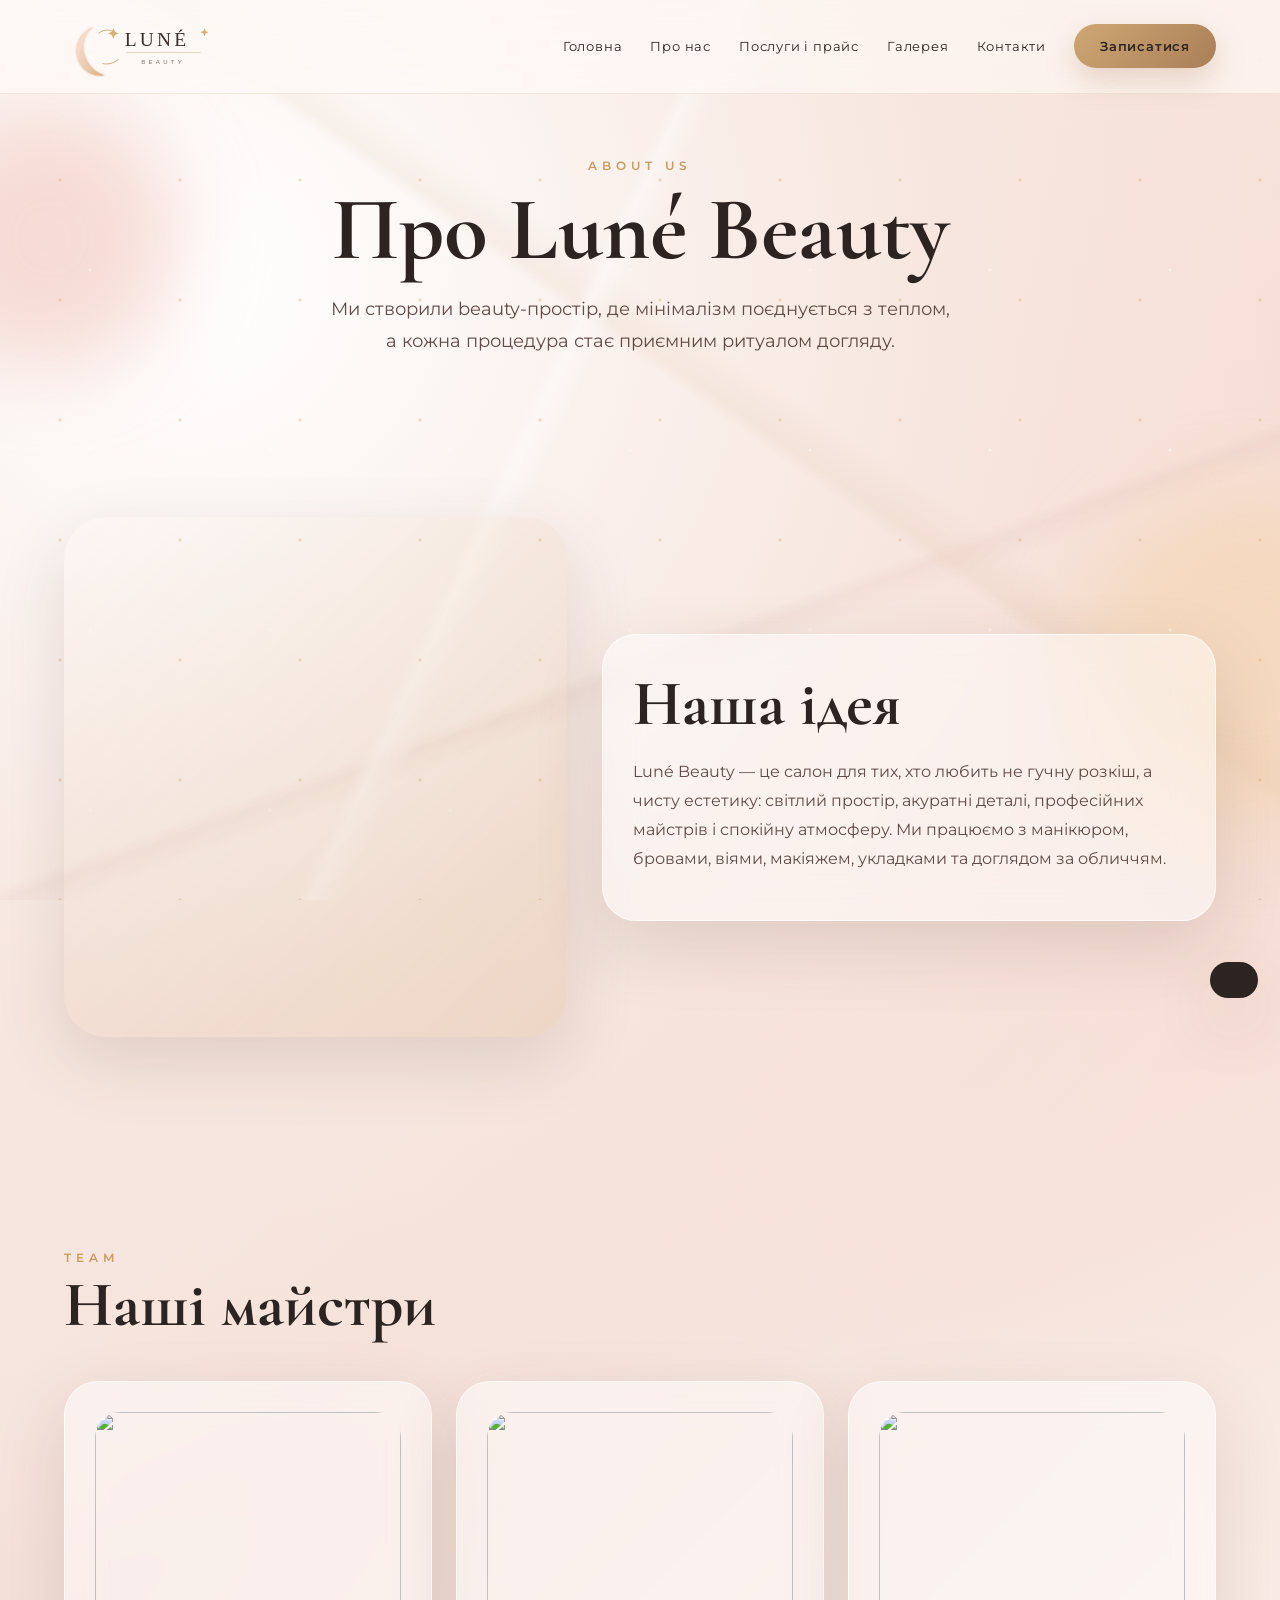
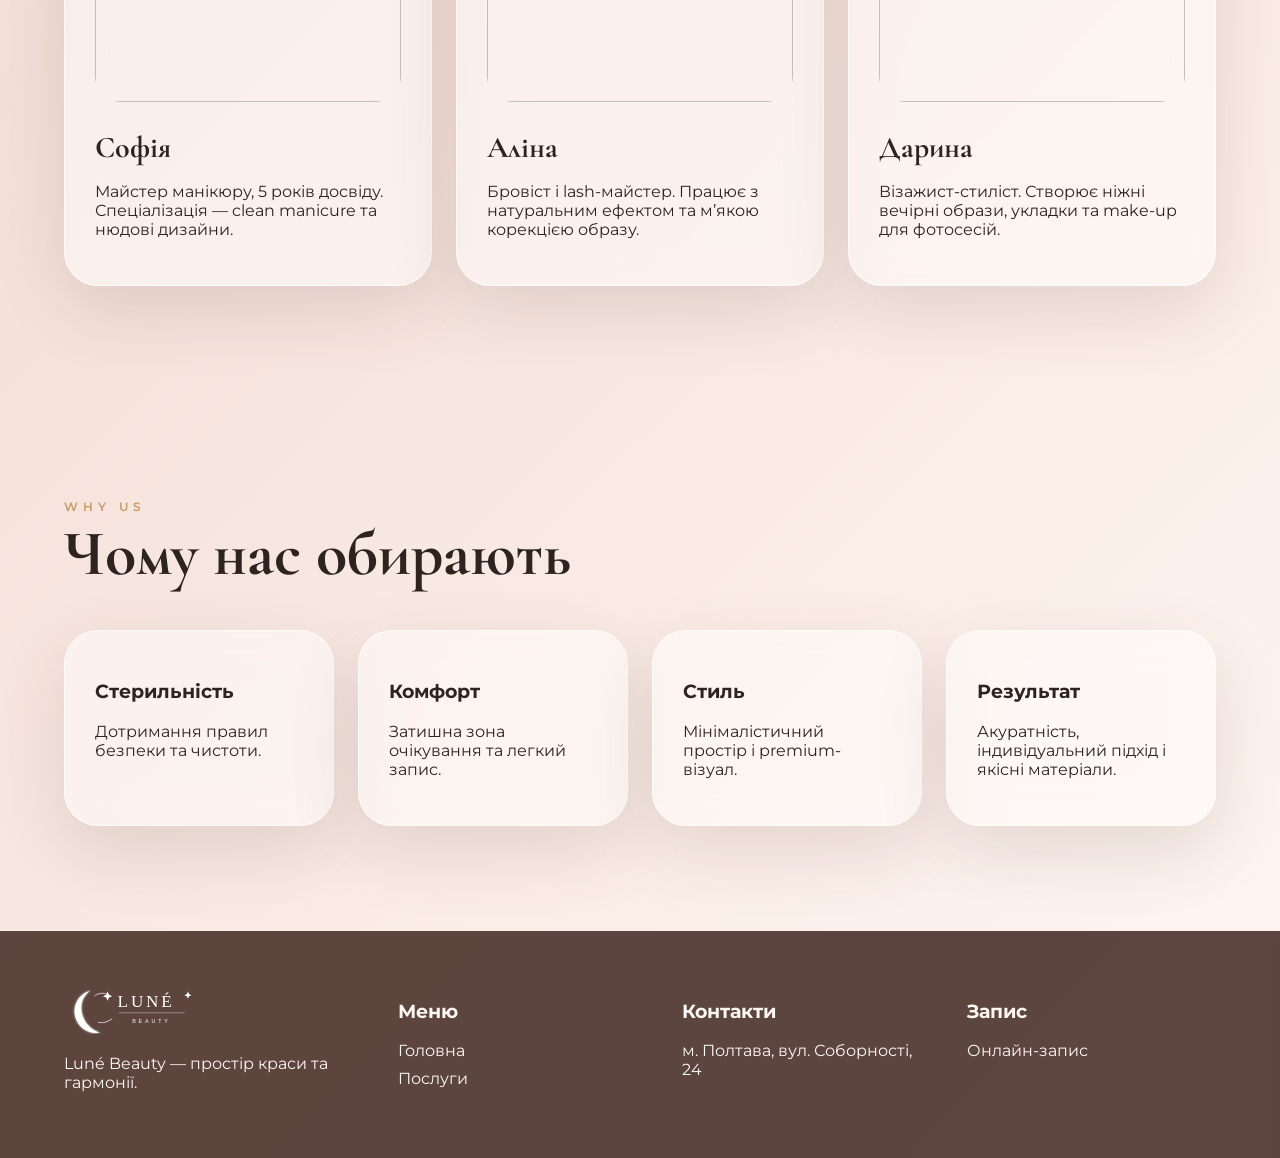
==== about.html @ 170f763e "Add files via upload" ====
<!DOCTYPE html><html lang="uk"><head><meta charset="UTF-8"><meta name="viewport" content="width=device-width, initial-scale=1.0"><title>Про нас — Luné Beauty</title><link rel="stylesheet" href="style.css"></head><body><div class="marble"></div><div class="orb one"></div><div class="orb two"></div><div class="sparkles"></div><header class="header"><a class="logo" href="index.html"><img src="images/logo.svg" alt="Luné Beauty"></a><button class="menu-btn">☰</button><nav class="nav"><a href="index.html">Головна</a><a href="about.html">Про нас</a><a href="services.html">Послуги і прайс</a><a href="gallery.html">Галерея</a><a href="contacts.html">Контакти</a><a class="btn" href="booking.html">Записатися</a></nav></header><main><section class="page-hero reveal"><span class="eyebrow">About us</span><h1>Про Luné Beauty</h1><p>Ми створили beauty-простір, де мінімалізм поєднується з теплом, а кожна процедура стає приємним ритуалом догляду.</p></section><section class="section"><div class="split"><div class="image-panel reveal"></div><div class="glass reveal"><h2>Наша ідея</h2><p class="section-text">Luné Beauty — це салон для тих, хто любить не гучну розкіш, а чисту естетику: світлий простір, акуратні деталі, професійних майстрів і спокійну атмосферу. Ми працюємо з манікюром, бровами, віями, макіяжем, укладками та доглядом за обличчям.</p></div></div></section><section class="section"><div class="section-head reveal"><div><span class="eyebrow">Team</span><h2>Наші майстри</h2></div></div><div class="grid cards-3"><div class="glass master reveal"><img src="https://images.unsplash.com/photo-1551836022-d5d88e9218df?auto=format&fit=crop&w=900&q=80"><h3>Софія</h3><p>Майстер манікюру, 5 років досвіду. Спеціалізація — clean manicure та нюдові дизайни.</p></div><div class="glass master reveal"><img src="https://images.unsplash.com/photo-1544717305-2782549b5136?auto=format&fit=crop&w=900&q=80"><h3>Аліна</h3><p>Бровіст і lash-майстер. Працює з натуральним ефектом та м’якою корекцією образу.</p></div><div class="glass master reveal"><img src="https://images.unsplash.com/photo-1508214751196-bcfd4ca60f91?auto=format&fit=crop&w=900&q=80"><h3>Дарина</h3><p>Візажист-стиліст. Створює ніжні вечірні образи, укладки та make-up для фотосесій.</p></div></div></section><section class="section"><div class="section-head reveal"><div><span class="eyebrow">Why us</span><h2>Чому нас обирають</h2></div></div><div class="grid cards-4"><div class="glass reveal"><h3>Стерильність</h3><p>Дотримання правил безпеки та чистоти.</p></div><div class="glass reveal"><h3>Комфорт</h3><p>Затишна зона очікування та легкий запис.</p></div><div class="glass reveal"><h3>Стиль</h3><p>Мінімалістичний простір і premium-візуал.</p></div><div class="glass reveal"><h3>Результат</h3><p>Акуратність, індивідуальний підхід і якісні матеріали.</p></div></div></section></main><footer class="footer"><div class="footer-grid"><div><img src="images/logo.svg"><p>Luné Beauty — простір краси та гармонії.</p></div><div><h3>Меню</h3><a href="index.html">Головна</a><a href="services.html">Послуги</a></div><div><h3>Контакти</h3><p>м. Полтава, вул. Соборності, 24</p></div><div><h3>Запис</h3><a href="booking.html">Онлайн-запис</a></div></div></footer><div class="toast"></div><script src="script.js"></script></body></html>
---- style.css ----
@import url('https://fonts.googleapis.com/css2?family=Cormorant+Garamond:wght@500;600;700&family=Montserrat:wght@300;400;500;600&display=swap');
:root{--milk:#fffaf7;--blush:#f5ded8;--rose:#d8aaa1;--gold:#c79b64;--dark:#2d2321;--coffee:#7f5d55;--glass:rgba(255,255,255,.48);--line:rgba(199,155,100,.35);--shadow:0 25px 70px rgba(83,55,45,.14)}
*{box-sizing:border-box}html{scroll-behavior:smooth}body{margin:0;font-family:Montserrat,sans-serif;color:var(--dark);background:radial-gradient(circle at 15% 10%,#fff 0,#f7e6df 28%,transparent 48%),radial-gradient(circle at 85% 20%,#f6d9ce 0,transparent 35%),linear-gradient(135deg,#fffaf7,#f4dfd8 42%,#fff7f3);overflow-x:hidden}.marble{position:fixed;inset:0;z-index:-4;opacity:.52;background-image:linear-gradient(115deg,transparent 0 42%,rgba(255,255,255,.7) 43%,transparent 45%),linear-gradient(35deg,transparent 0 55%,rgba(199,155,100,.16) 56%,transparent 59%),linear-gradient(160deg,transparent 0 65%,rgba(216,170,161,.22) 66%,transparent 68%);filter:blur(.2px)}.orb{position:fixed;border-radius:50%;filter:blur(42px);opacity:.5;z-index:-3;animation:float 9s ease-in-out infinite}.orb.one{width:260px;height:260px;background:#f0bdb3;top:12%;left:-80px}.orb.two{width:330px;height:330px;background:#f4d3a8;right:-130px;bottom:8%;animation-delay:2s}.sparkles{position:fixed;inset:0;pointer-events:none;z-index:-2;background-image:radial-gradient(circle,#d3a66b 1px,transparent 2px),radial-gradient(circle,#fff 1px,transparent 2px);background-size:120px 120px,180px 180px;animation:drift 18s linear infinite;opacity:.38}@keyframes float{50%{transform:translateY(-35px) scale(1.08)}}@keyframes drift{to{background-position:260px 300px,-200px 180px}}
.preloader{position:fixed;inset:0;background:linear-gradient(135deg,#fffaf7,#f1d5ce);z-index:99;display:flex;align-items:center;justify-content:center;transition:.8s}.preloader.hide{opacity:0;visibility:hidden}.preloader-box{text-align:center}.preloader img{width:88px;animation:pulse 1.4s ease-in-out infinite}.preloader h2{font-family:Cormorant Garamond,serif;font-size:42px;letter-spacing:8px;margin:12px 0 0}.preloader p{letter-spacing:5px;color:var(--coffee);font-size:12px}@keyframes pulse{50%{transform:scale(1.12);filter:drop-shadow(0 0 25px #d6ac78)}}
.header{position:fixed;top:0;left:0;width:100%;z-index:50;padding:16px 5%;display:flex;align-items:center;justify-content:space-between;background:rgba(255,250,247,.62);backdrop-filter:blur(22px);border-bottom:1px solid rgba(199,155,100,.18)}.logo img{width:170px;display:block}.nav{display:flex;align-items:center;gap:28px}.nav a{color:var(--dark);text-decoration:none;font-size:13px;letter-spacing:.8px;position:relative}.nav a:after{content:"";position:absolute;left:0;bottom:-8px;width:0;height:1px;background:var(--gold);transition:.35s}.nav a:hover:after{width:100%}.btn{border:0;border-radius:999px;padding:14px 26px;background:linear-gradient(135deg,#cfa774,#a97e57);color:white;text-decoration:none;font-weight:600;box-shadow:0 12px 30px rgba(169,126,87,.28);display:inline-flex;align-items:center;gap:8px;transition:.35s;cursor:pointer}.btn:hover{transform:translateY(-3px);box-shadow:0 18px 38px rgba(169,126,87,.38)}.btn.ghost{background:rgba(255,255,255,.38);color:var(--dark);border:1px solid var(--line);box-shadow:none}.menu-btn{display:none;background:none;border:0;font-size:30px;color:var(--dark)}
.hero{min-height:100vh;padding:130px 5% 70px;display:grid;grid-template-columns:1.05fr .95fr;align-items:center;gap:45px}.eyebrow{letter-spacing:5px;text-transform:uppercase;color:var(--gold);font-size:12px;font-weight:600}.hero h1,.page-hero h1{font-family:Cormorant Garamond,serif;font-size:clamp(54px,7vw,104px);line-height:.9;margin:16px 0 22px}.hero p,.page-hero p{font-size:18px;line-height:1.8;max-width:620px;color:#604b46}.hero-actions{display:flex;gap:16px;flex-wrap:wrap;margin-top:32px}.hero-card{position:relative;min-height:620px;border-radius:44px;overflow:hidden;background:linear-gradient(145deg,rgba(255,255,255,.55),rgba(244,216,206,.35));box-shadow:var(--shadow);border:1px solid rgba(255,255,255,.62)}.hero-photo{position:absolute;inset:22px;border-radius:34px;background:linear-gradient(rgba(45,35,33,.05),rgba(45,35,33,.18)),url('https://images.unsplash.com/photo-1560066984-138dadb4c035?auto=format&fit=crop&w=1200&q=80') center/cover}.floating-note{position:absolute;left:-25px;bottom:70px;padding:24px;border-radius:28px;background:var(--glass);backdrop-filter:blur(18px);box-shadow:var(--shadow);border:1px solid rgba(255,255,255,.66)}.floating-note strong{font-family:Cormorant Garamond,serif;font-size:32px}.section{padding:105px 5%}.section-head{display:flex;align-items:end;justify-content:space-between;gap:25px;margin-bottom:38px}.section h2{font-family:Cormorant Garamond,serif;font-size:clamp(40px,5vw,68px);margin:0}.section-text{max-width:720px;line-height:1.8;color:#604b46}.grid{display:grid;gap:24px}.cards-3{grid-template-columns:repeat(3,1fr)}.cards-4{grid-template-columns:repeat(4,1fr)}.glass{background:var(--glass);backdrop-filter:blur(18px);border:1px solid rgba(255,255,255,.65);border-radius:34px;padding:30px;box-shadow:var(--shadow);transition:.35s}.glass:hover{transform:translateY(-8px)}.service h3,.master h3,.review h3{font-family:Cormorant Garamond,serif;font-size:30px;margin:12px 0}.price{font-weight:700;color:var(--gold);font-size:20px}.icon{width:52px;height:52px;border-radius:50%;display:grid;place-items:center;background:rgba(199,155,100,.13);font-size:25px}.split{display:grid;grid-template-columns:.9fr 1.1fr;gap:35px;align-items:center}.image-panel{min-height:520px;border-radius:42px;background:url('https://images.unsplash.com/photo-1522338242992-e1a54906a8da?auto=format&fit=crop&w=1200&q=80') center/cover;box-shadow:var(--shadow);position:relative;overflow:hidden}.image-panel:after{content:"";position:absolute;inset:0;background:linear-gradient(135deg,rgba(255,250,247,.05),rgba(199,155,100,.2))}.gallery{display:grid;grid-template-columns:1.1fr .8fr 1fr;grid-auto-rows:240px;gap:18px}.gallery div{border-radius:32px;background-size:cover;background-position:center;box-shadow:var(--shadow);transition:.4s}.gallery div:hover{transform:scale(1.025)}.gallery .tall{grid-row:span 2}.gallery .wide{grid-column:span 2}.g1{background-image:url('https://images.unsplash.com/photo-1595475884562-073c30d45670?auto=format&fit=crop&w=1000&q=80')}.g2{background-image:url('https://images.unsplash.com/photo-1521590832167-7bcbfaa6381f?auto=format&fit=crop&w=1000&q=80')}.g3{background-image:url('https://images.unsplash.com/photo-1516975080664-ed2fc6a32937?auto=format&fit=crop&w=1000&q=80')}.g4{background-image:url('https://images.unsplash.com/photo-1487412947147-5cebf100ffc2?auto=format&fit=crop&w=1000&q=80')}.g5{background-image:url('https://images.unsplash.com/photo-1512496015851-a90fb38ba796?auto=format&fit=crop&w=1000&q=80')}.g6{background-image:url('https://images.unsplash.com/photo-1562322140-8baeececf3df?auto=format&fit=crop&w=1000&q=80')}.master img{width:100%;height:290px;object-fit:cover;border-radius:26px;margin-bottom:15px}.stars{color:var(--gold);letter-spacing:4px}.contact-box{display:grid;grid-template-columns:1fr 1fr;gap:28px}.form{display:grid;gap:16px}.form input,.form select,.form textarea{width:100%;padding:16px 18px;border-radius:18px;border:1px solid rgba(199,155,100,.25);background:rgba(255,255,255,.58);font-family:Montserrat}.form textarea{min-height:130px;resize:vertical}.footer{padding:50px 5%;background:rgba(80,55,48,.92);color:#fff7f2}.footer-grid{display:grid;grid-template-columns:1.2fr repeat(3,1fr);gap:35px}.footer a{color:#fff7f2;text-decoration:none;display:block;margin:9px 0}.footer img{width:150px;filter:brightness(0) invert(1) sepia(.2)}.page-hero{padding:155px 5% 55px;text-align:center}.page-hero p{margin:auto}.price-list{display:grid;gap:16px}.price-row{display:flex;justify-content:space-between;gap:20px;border-bottom:1px solid var(--line);padding:18px 0}.toast{position:fixed;right:22px;bottom:22px;background:#2d2321;color:white;padding:18px 24px;border-radius:22px;box-shadow:var(--shadow);transform:translateY(120px);transition:.4s;z-index:80}.toast.show{transform:translateY(0)}.reveal{opacity:0;transform:translateY(35px);transition:1s}.reveal.show{opacity:1;transform:none}
@media(max-width:900px){.menu-btn{display:block}.nav{position:fixed;top:78px;right:5%;left:5%;display:none;flex-direction:column;padding:28px;border-radius:28px;background:rgba(255,250,247,.92);backdrop-filter:blur(25px);box-shadow:var(--shadow)}.nav.open{display:flex}.hero,.split,.contact-box{grid-template-columns:1fr}.hero-card{min-height:520px}.cards-3,.cards-4,.footer-grid{grid-template-columns:1fr}.section-head{display:block}.gallery{grid-template-columns:1fr;grid-auto-rows:260px}.gallery .tall,.gallery .wide{grid-row:auto;grid-column:auto}.logo img{width:135px}.header{padding:12px 5%}.hero{padding-top:110px}.floating-note{left:16px;right:16px;bottom:25px}.footer-grid{gap:20px}}
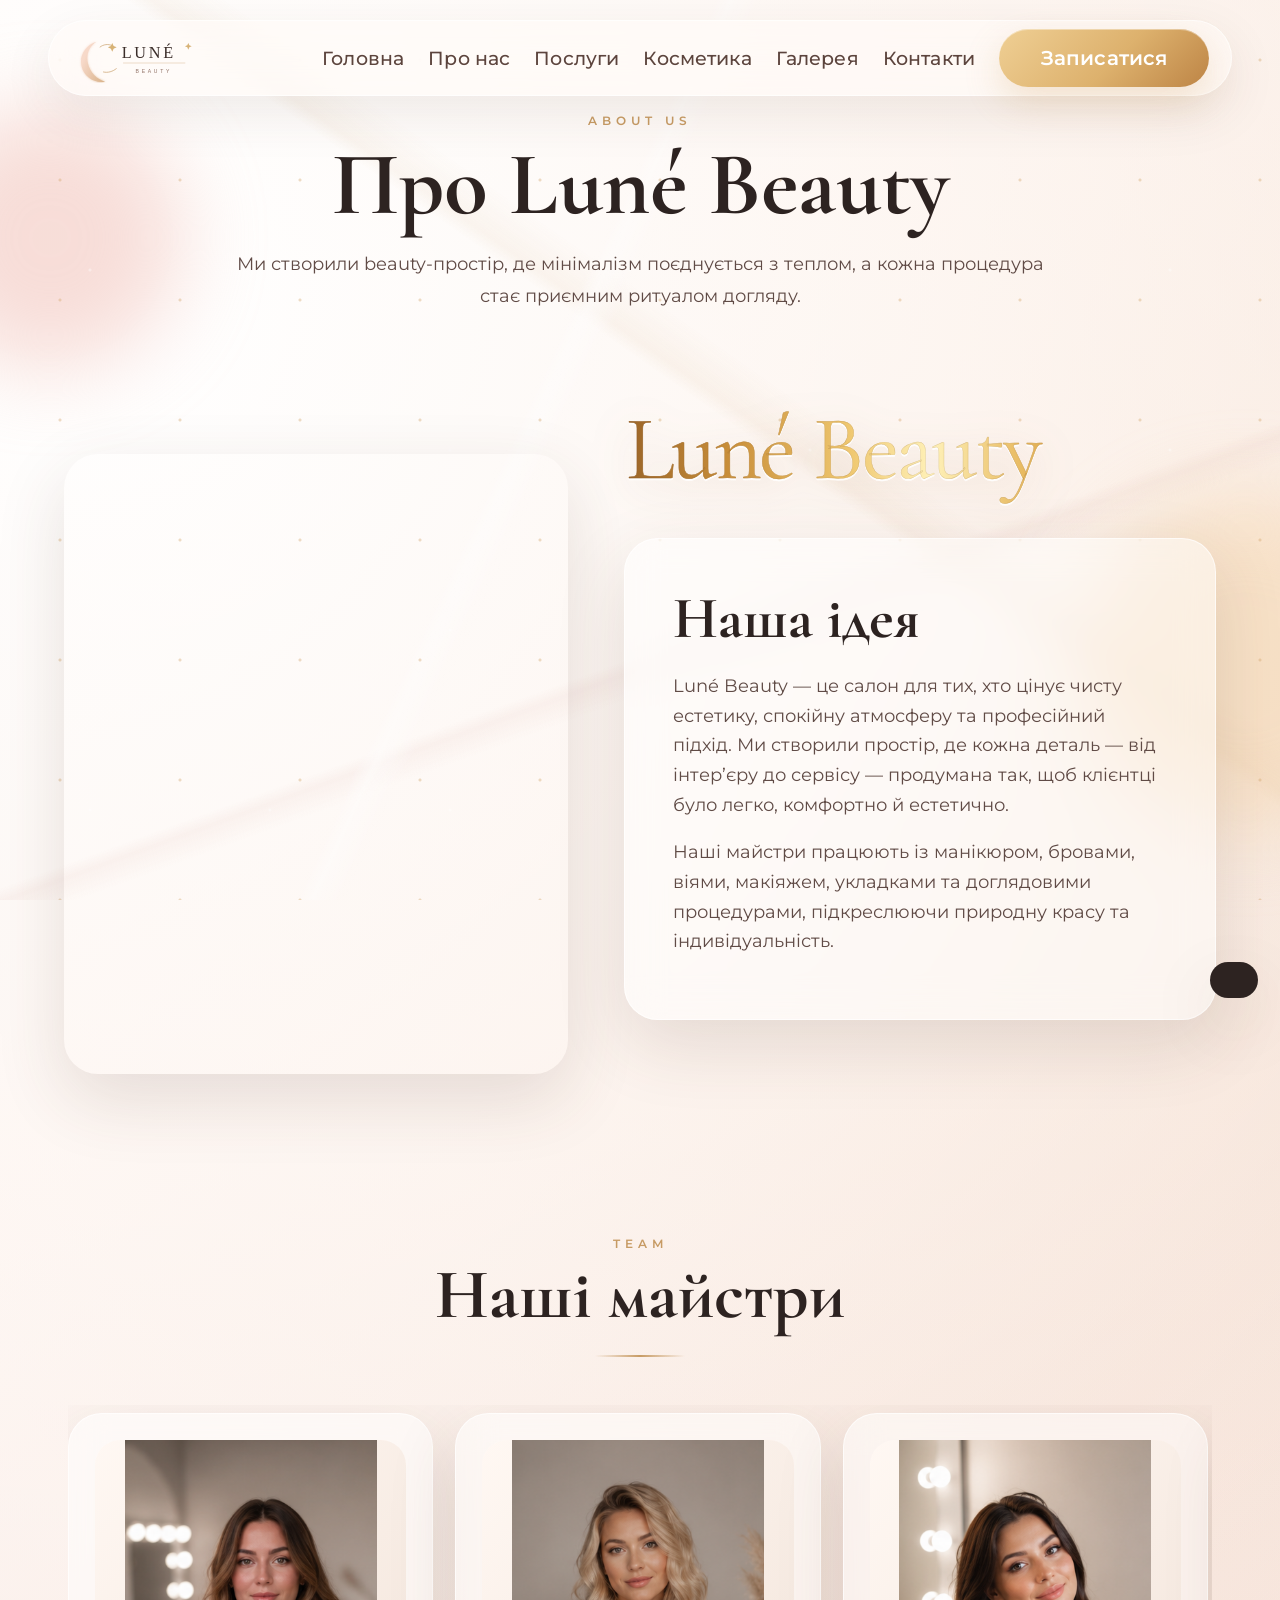
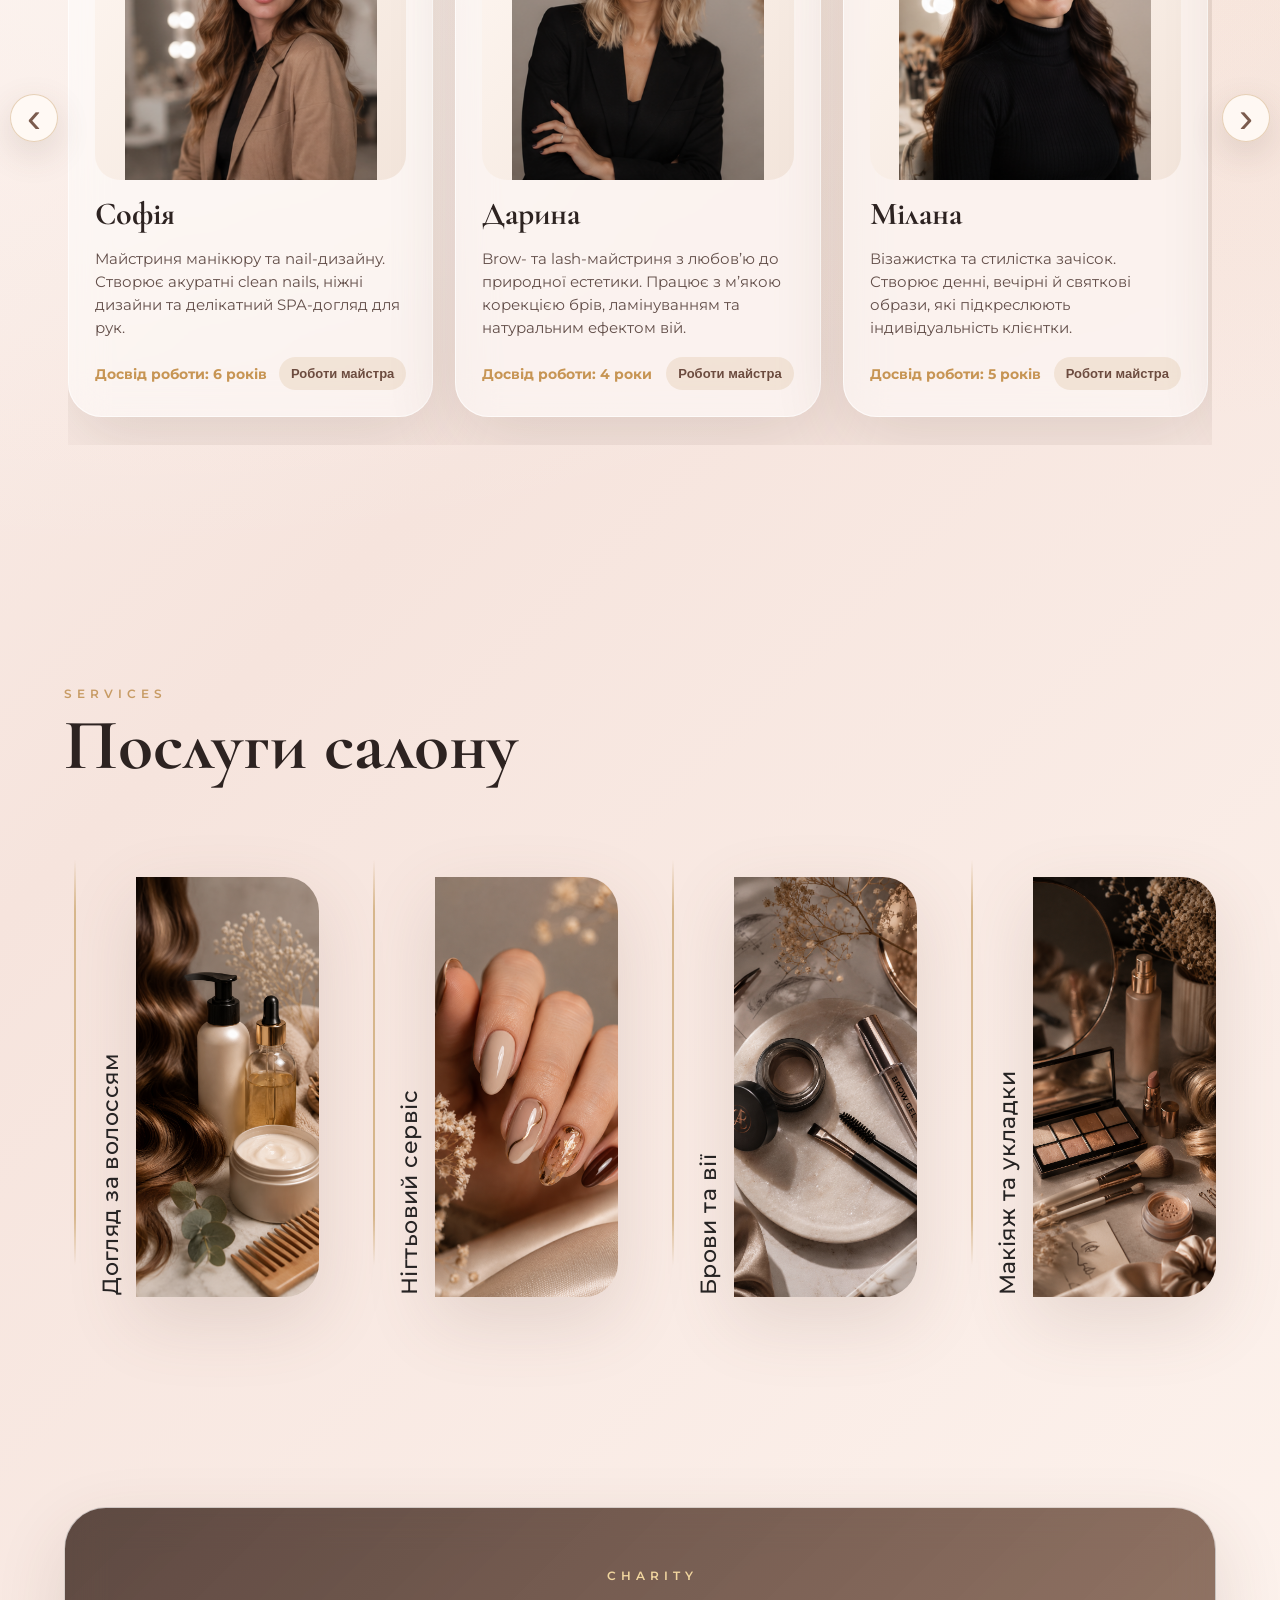
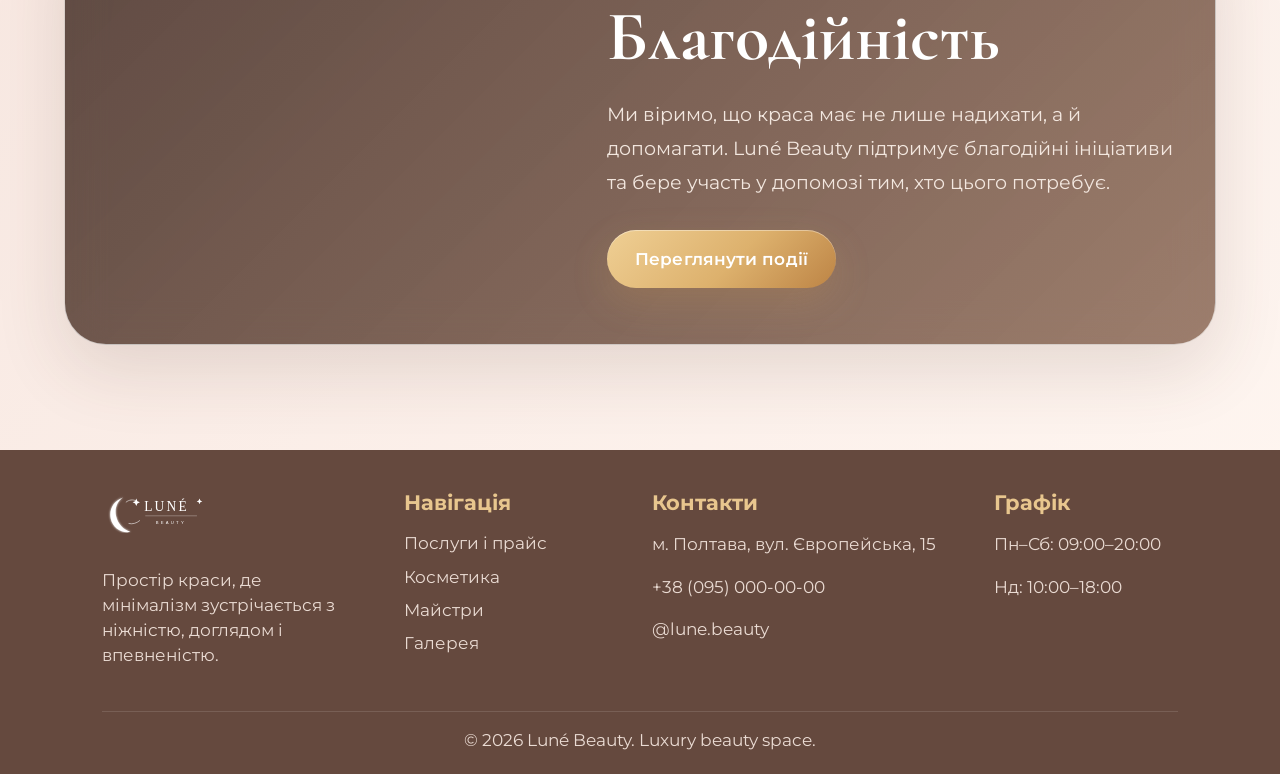
==== commit 1b8d0bd6: "1" ====
--- a/about.html
+++ b/about.html
@@ -1 +1,131 @@
-<!DOCTYPE html><html lang="uk"><head><meta charset="UTF-8"><meta name="viewport" content="width=device-width, initial-scale=1.0"><title>Про нас — Luné Beauty</title><link rel="stylesheet" href="style.css"></head><body><div class="marble"></div><div class="orb one"></div><div class="orb two"></div><div class="sparkles"></div><header class="header"><a class="logo" href="index.html"><img src="images/logo.svg" alt="Luné Beauty"></a><button class="menu-btn">☰</button><nav class="nav"><a href="index.html">Головна</a><a href="about.html">Про нас</a><a href="services.html">Послуги і прайс</a><a href="gallery.html">Галерея</a><a href="contacts.html">Контакти</a><a class="btn" href="booking.html">Записатися</a></nav></header><main><section class="page-hero reveal"><span class="eyebrow">About us</span><h1>Про Luné Beauty</h1><p>Ми створили beauty-простір, де мінімалізм поєднується з теплом, а кожна процедура стає приємним ритуалом догляду.</p></section><section class="section"><div class="split"><div class="image-panel reveal"></div><div class="glass reveal"><h2>Наша ідея</h2><p class="section-text">Luné Beauty — це салон для тих, хто любить не гучну розкіш, а чисту естетику: світлий простір, акуратні деталі, професійних майстрів і спокійну атмосферу. Ми працюємо з манікюром, бровами, віями, макіяжем, укладками та доглядом за обличчям.</p></div></div></section><section class="section"><div class="section-head reveal"><div><span class="eyebrow">Team</span><h2>Наші майстри</h2></div></div><div class="grid cards-3"><div class="glass master reveal"><img src="https://images.unsplash.com/photo-1551836022-d5d88e9218df?auto=format&fit=crop&w=900&q=80"><h3>Софія</h3><p>Майстер манікюру, 5 років досвіду. Спеціалізація — clean manicure та нюдові дизайни.</p></div><div class="glass master reveal"><img src="https://images.unsplash.com/photo-1544717305-2782549b5136?auto=format&fit=crop&w=900&q=80"><h3>Аліна</h3><p>Бровіст і lash-майстер. Працює з натуральним ефектом та м’якою корекцією образу.</p></div><div class="glass master reveal"><img src="https://images.unsplash.com/photo-1508214751196-bcfd4ca60f91?auto=format&fit=crop&w=900&q=80"><h3>Дарина</h3><p>Візажист-стиліст. Створює ніжні вечірні образи, укладки та make-up для фотосесій.</p></div></div></section><section class="section"><div class="section-head reveal"><div><span class="eyebrow">Why us</span><h2>Чому нас обирають</h2></div></div><div class="grid cards-4"><div class="glass reveal"><h3>Стерильність</h3><p>Дотримання правил безпеки та чистоти.</p></div><div class="glass reveal"><h3>Комфорт</h3><p>Затишна зона очікування та легкий запис.</p></div><div class="glass reveal"><h3>Стиль</h3><p>Мінімалістичний простір і premium-візуал.</p></div><div class="glass reveal"><h3>Результат</h3><p>Акуратність, індивідуальний підхід і якісні матеріали.</p></div></div></section></main><footer class="footer"><div class="footer-grid"><div><img src="images/logo.svg"><p>Luné Beauty — простір краси та гармонії.</p></div><div><h3>Меню</h3><a href="index.html">Головна</a><a href="services.html">Послуги</a></div><div><h3>Контакти</h3><p>м. Полтава, вул. Соборності, 24</p></div><div><h3>Запис</h3><a href="booking.html">Онлайн-запис</a></div></div></footer><div class="toast"></div><script src="script.js"></script></body></html>
+<!DOCTYPE html><html lang="uk"><head><meta charset="UTF-8"><meta name="viewport" content="width=device-width, initial-scale=1.0"><title>Про нас — Luné Beauty</title><link rel="stylesheet" href="style.css"></head><body>
+</div><div class="marble"></div><div class="orb one"></div><div class="orb two"></div><div class="sparkles"></div><div class="cursor-glow"></div><header class="header">
+  <a class="logo" href="index.html"><img src="images/logo.svg" alt="Luné Beauty"></a>
+  <button class="menu-btn" aria-label="Відкрити меню"><span></span><span></span><span></span></button>
+  <nav class="nav">
+    <a href="index.html">Головна</a>
+    <a href="about.html">Про нас</a>
+    <a href="services.html">Послуги</a>
+    <a href="cosmetics.html">Косметика</a>
+    <a href="gallery.html">Галерея</a>
+    <a href="contacts.html">Контакти</a>
+    <a class="btn nav-book" href="booking.html">Записатися</a>
+  </nav>
+</header><main>
+<section class="page-hero reveal about-hero about-hero-new">
+  <span class="eyebrow">About us</span>
+  <h1>Про Luné Beauty</h1>
+  <p>Ми створили beauty-простір, де мінімалізм поєднується з теплом, а кожна процедура стає приємним ритуалом догляду.</p>
+</section>
+<section class="section about-story about-story-new">
+  <div class="split about-split about-split-new">
+    <div class="about-interior reveal"></div>
+    <div class="about-idea-column reveal">
+      <div class="lune-gradient about-logo-gradient">Luné Beauty</div>
+      <div class="glass about-card">
+        <h2>Наша ідея</h2>
+        <p class="section-text">Luné Beauty — це салон для тих, хто цінує чисту естетику, спокійну атмосферу та професійний підхід. Ми створили простір, де кожна деталь — від інтер’єру до сервісу — продумана так, щоб клієнтці було легко, комфортно й естетично.</p>
+        <p class="section-text">Наші майстри працюють із манікюром, бровами, віями, макіяжем, укладками та доглядовими процедурами, підкреслюючи природну красу та індивідуальність.</p>
+      </div>
+    </div>
+  </div>
+</section>
+<section class="section masters-section masters-section-new" id="masters">
+  <div class="section-head reveal masters-head"><div><span class="eyebrow">Team</span><h2>Наші майстри</h2><div class="mini-line"></div></div></div>
+  <div class="masters-wrap reveal">
+    <button class="master-arrow master-prev" type="button" aria-label="Попередні майстри">‹</button>
+    <div class="masters-slider"><div class="masters-track"><div class="glass master-card">
+<img class="master-photo" src="images/master-sofia.png" alt="Софія">
+<h3>Софія</h3>
+<p>Майстриня манікюру та nail-дизайну. Створює акуратні clean nails, ніжні дизайни та делікатний SPA-догляд для рук.</p>
+<div class="master-bottom"><span>Досвід роботи: 6 років</span><button type="button">Роботи майстра</button></div>
+<div class="works-popup"><div class="works-film"><img src="images/sofia-work-1.png" alt="Робота майстра Софія"><img src="images/sofia-work-2.png" alt="Робота майстра Софія"><img src="images/sofia-work-3.png" alt="Робота майстра Софія"><img src="images/sofia-work-4.png" alt="Робота майстра Софія"><img src="images/sofia-work-5.png" alt="Робота майстра Софія"><img src="images/sofia-work-6.png" alt="Робота майстра Софія"><img src="images/sofia-work-7.png" alt="Робота майстра Софія"><img src="images/sofia-work-8.png" alt="Робота майстра Софія"><img src="images/sofia-work-9.png" alt="Робота майстра Софія"><img src="images/sofia-work-10.png" alt="Робота майстра Софія"><img src="images/sofia-work-11.png" alt="Робота майстра Софія"><img src="images/sofia-work-12.png" alt="Робота майстра Софія"></div></div>
+</div><div class="glass master-card">
+<img class="master-photo" src="images/master-daryna.png" alt="Дарина">
+<h3>Дарина</h3>
+<p>Brow- та lash-майстриня з любов’ю до природної естетики. Працює з м’якою корекцією брів, ламінуванням та натуральним ефектом вій.</p>
+<div class="master-bottom"><span>Досвід роботи: 4 роки</span><button type="button">Роботи майстра</button></div>
+<div class="works-popup"><div class="works-film"><img src="images/daryna-work-1.png" alt="Робота майстра Дарина"><img src="images/daryna-work-2.png" alt="Робота майстра Дарина"><img src="images/daryna-work-3.png" alt="Робота майстра Дарина"><img src="images/daryna-work-4.png" alt="Робота майстра Дарина"><img src="images/daryna-work-5.png" alt="Робота майстра Дарина"><img src="images/daryna-work-6.png" alt="Робота майстра Дарина"><img src="images/daryna-work-7.png" alt="Робота майстра Дарина"><img src="images/daryna-work-8.png" alt="Робота майстра Дарина"><img src="images/daryna-work-9.png" alt="Робота майстра Дарина"><img src="images/daryna-work-10.png" alt="Робота майстра Дарина"></div></div>
+</div><div class="glass master-card">
+<img class="master-photo" src="images/master-milana.png" alt="Мілана">
+<h3>Мілана</h3>
+<p>Візажистка та стилістка зачісок. Створює денні, вечірні й святкові образи, які підкреслюють індивідуальність клієнтки.</p>
+<div class="master-bottom"><span>Досвід роботи: 5 років</span><button type="button">Роботи майстра</button></div>
+<div class="works-popup"><div class="works-film"><img src="images/milana-work-1.png" alt="Робота майстра Мілана"><img src="images/milana-work-2.png" alt="Робота майстра Мілана"><img src="images/milana-work-3.png" alt="Робота майстра Мілана"><img src="images/milana-work-4.png" alt="Робота майстра Мілана"><img src="images/milana-work-5.png" alt="Робота майстра Мілана"><img src="images/milana-work-6.png" alt="Робота майстра Мілана"><img src="images/milana-work-7.png" alt="Робота майстра Мілана"><img src="images/milana-work-8.png" alt="Робота майстра Мілана"><img src="images/milana-work-9.png" alt="Робота майстра Мілана"><img src="images/milana-work-10.png" alt="Робота майстра Мілана"></div></div>
+</div><div class="glass master-card">
+<img class="master-photo" src="images/master-anastasia.png" alt="Анастасія">
+<h3>Анастасія</h3>
+<p>Hair-стилістка та колористка. Працює з доглядом за волоссям, природними відтінками, локонами та гладкими укладками.</p>
+<div class="master-bottom"><span>Досвід роботи: 7 років</span><button type="button">Роботи майстра</button></div>
+<div class="works-popup"><div class="works-film"><img src="images/anastasia-work-1.png" alt="Робота майстра Анастасія"><img src="images/anastasia-work-2.png" alt="Робота майстра Анастасія"><img src="images/anastasia-work-3.png" alt="Робота майстра Анастасія"><img src="images/anastasia-work-4.png" alt="Робота майстра Анастасія"><img src="images/anastasia-work-5.png" alt="Робота майстра Анастасія"><img src="images/anastasia-work-6.png" alt="Робота майстра Анастасія"><img src="images/anastasia-work-7.png" alt="Робота майстра Анастасія"><img src="images/anastasia-work-8.png" alt="Робота майстра Анастасія"><img src="images/anastasia-work-9.png" alt="Робота майстра Анастасія"><img src="images/anastasia-work-10.png" alt="Робота майстра Анастасія"><img src="images/anastasia-work-11.png" alt="Робота майстра Анастасія"><img src="images/anastasia-work-12.png" alt="Робота майстра Анастасія"><img src="images/anastasia-work-13.png" alt="Робота майстра Анастасія"><img src="images/anastasia-work-14.png" alt="Робота майстра Анастасія"><img src="images/anastasia-work-15.png" alt="Робота майстра Анастасія"></div></div>
+</div><div class="glass master-card">
+<img class="master-photo" src="images/master-maria.png" alt="Марія">
+<h3>Марія</h3>
+<p>Косметологиня та beauty-консультантка. Підбирає доглядові процедури, що допомагають шкірі виглядати свіжою та доглянутою.</p>
+<div class="master-bottom"><span>Досвід роботи: 3 роки</span><button type="button">Роботи майстра</button></div>
+<div class="works-popup"><div class="works-film"><img src="images/maria-work-1.png" alt="Робота майстра Марія"><img src="images/maria-work-2.png" alt="Робота майстра Марія"><img src="images/maria-work-3.png" alt="Робота майстра Марія"><img src="images/maria-work-4.png" alt="Робота майстра Марія"><img src="images/maria-work-5.png" alt="Робота майстра Марія"><img src="images/maria-work-6.png" alt="Робота майстра Марія"><img src="images/maria-work-7.png" alt="Робота майстра Марія"><img src="images/maria-work-8.png" alt="Робота майстра Марія"><img src="images/maria-work-9.png" alt="Робота майстра Марія"><img src="images/maria-work-10.png" alt="Робота майстра Марія"><img src="images/maria-work-11.png" alt="Робота майстра Марія"><img src="images/maria-work-12.png" alt="Робота майстра Марія"><img src="images/maria-work-13.png" alt="Робота майстра Марія"><img src="images/maria-work-14.png" alt="Робота майстра Марія"><img src="images/maria-work-15.png" alt="Робота майстра Марія"></div></div>
+</div><div class="glass master-card">
+<img class="master-photo" src="images/master-alina.png" alt="Аліна">
+<h3>Аліна</h3>
+<p>Майстриня брів і макіяжу. Створює м’які образи, денний make-up та гармонійну форму брів без перевантаження.</p>
+<div class="master-bottom"><span>Досвід роботи: 5 місяців</span><button type="button">Роботи майстра</button></div>
+<div class="works-popup"><div class="works-film"><img src="images/alina-work-1.png" alt="Робота майстра Аліна"><img src="images/alina-work-2.png" alt="Робота майстра Аліна"><img src="images/alina-work-3.png" alt="Робота майстра Аліна"><img src="images/alina-work-4.png" alt="Робота майстра Аліна"><img src="images/alina-work-5.png" alt="Робота майстра Аліна"><img src="images/alina-work-6.png" alt="Робота майстра Аліна"><img src="images/alina-work-7.png" alt="Робота майстра Аліна"><img src="images/alina-work-8.png" alt="Робота майстра Аліна"><img src="images/alina-work-9.png" alt="Робота майстра Аліна"><img src="images/alina-work-10.png" alt="Робота майстра Аліна"><img src="images/alina-work-11.png" alt="Робота майстра Аліна"><img src="images/alina-work-12.png" alt="Робота майстра Аліна"><img src="images/alina-work-13.png" alt="Робота майстра Аліна"><img src="images/alina-work-14.png" alt="Робота майстра Аліна"><img src="images/alina-work-15.png" alt="Робота майстра Аліна"></div></div>
+</div><div class="glass master-card">
+<img class="master-photo" src="images/master-yeva.png" alt="Єва">
+<h3>Єва</h3>
+<p>Lash-майстриня та спеціалістка з брів. Обирає техніки, які виглядають натурально, легко й комфортно в щоденному житті.</p>
+<div class="master-bottom"><span>Досвід роботи: 2 роки</span><button type="button">Роботи майстра</button></div>
+<div class="works-popup"><div class="works-film"><img src="images/eva-work-1.png" alt="Робота майстра Єва"><img src="images/eva-work-2.png" alt="Робота майстра Єва"><img src="images/eva-work-3.png" alt="Робота майстра Єва"><img src="images/eva-work-4.png" alt="Робота майстра Єва"><img src="images/eva-work-5.png" alt="Робота майстра Єва"><img src="images/eva-work-6.png" alt="Робота майстра Єва"><img src="images/eva-work-7.png" alt="Робота майстра Єва"><img src="images/eva-work-8.png" alt="Робота майстра Єва"><img src="images/eva-work-9.png" alt="Робота майстра Єва"><img src="images/eva-work-10.png" alt="Робота майстра Єва"><img src="images/eva-work-11.png" alt="Робота майстра Єва"><img src="images/eva-work-12.png" alt="Робота майстра Єва"><img src="images/eva-work-13.png" alt="Робота майстра Єва"><img src="images/eva-work-14.png" alt="Робота майстра Єва"><img src="images/eva-work-15.png" alt="Робота майстра Єва"></div></div>
+</div><div class="glass master-card">
+<img class="master-photo" src="images/master-emilia.png" alt="Емілія">
+<h3>Емілія</h3>
+<p>Стилістка зачісок та весільних образів. Працює з об’ємними укладками, хвилями та ніжними святковими деталями.</p>
+<div class="master-bottom"><span>Досвід роботи: 6 років</span><button type="button">Роботи майстра</button></div>
+<div class="works-popup"><div class="works-film"><img src="images/emilia-work-1.png" alt="Робота майстра Емілія"><img src="images/emilia-work-2.png" alt="Робота майстра Емілія"><img src="images/emilia-work-3.png" alt="Робота майстра Емілія"><img src="images/emilia-work-4.png" alt="Робота майстра Емілія"><img src="images/emilia-work-5.png" alt="Робота майстра Емілія"><img src="images/emilia-work-6.png" alt="Робота майстра Емілія"><img src="images/emilia-work-7.png" alt="Робота майстра Емілія"><img src="images/emilia-work-8.png" alt="Робота майстра Емілія"><img src="images/emilia-work-9.png" alt="Робота майстра Емілія"><img src="images/emilia-work-10.png" alt="Робота майстра Емілія"><img src="images/emilia-work-11.png" alt="Робота майстра Емілія"><img src="images/emilia-work-12.png" alt="Робота майстра Емілія"><img src="images/emilia-work-13.png" alt="Робота майстра Емілія"><img src="images/emilia-work-14.png" alt="Робота майстра Емілія"><img src="images/emilia-work-15.png" alt="Робота майстра Емілія"></div></div>
+</div></div></div>
+    <div class="master-global-gallery" aria-hidden="true"><button class="gallery-close" type="button" aria-label="Закрити роботи">×</button><button class="gallery-nav gallery-left" type="button" aria-label="Листати назад">‹</button><div class="master-global-film"></div><button class="gallery-nav gallery-right" type="button" aria-label="Листати вперед">›</button></div>
+    <button class="master-arrow master-next" type="button" aria-label="Наступні майстри">›</button>
+  </div>
+</section>
+<section class="section services-nav-section services-nav-new">
+  <div class="section-head reveal"><div><span class="eyebrow">Services</span><h2>Послуги салону</h2></div></div>
+  <div class="salon-service-list reveal">
+    <a href="services.html#hair-care" class="salon-service-item"><span class="service-vertical-line"></span><span class="service-vertical-text">Догляд за волоссям</span><img src="images/hair-service-card.png" alt="Догляд за волоссям"></a>
+    <a href="services.html#manicure" class="salon-service-item"><span class="service-vertical-line"></span><span class="service-vertical-text">Нігтьовий сервіс</span><img src="images/nails-service-card.png" alt="Нігтьовий сервіс"></a>
+    <a href="services.html#brows" class="salon-service-item"><span class="service-vertical-line"></span><span class="service-vertical-text">Брови та вії</span><img src="images/brows-lashes-service-card.png" alt="Брови та вії"></a>
+    <a href="services.html#makeup-day" class="salon-service-item"><span class="service-vertical-line"></span><span class="service-vertical-text">Макіяж та укладки</span><img src="images/makeup-styling-service-card.png" alt="Макіяж та укладки"></a>
+  </div>
+</section>
+<section class="section charity-section charity-section-new">
+  <div class="glass charity-card reveal">
+    <div class="charity-image"></div>
+    <div class="charity-content"><span class="eyebrow">Charity</span><h2>Благодійність</h2><p>Ми віримо, що краса має не лише надихати, а й допомагати. Luné Beauty підтримує благодійні ініціативи та бере участь у допомозі тим, хто цього потребує.</p><a class="btn" href="charity.html">Переглянути події</a></div>
+  </div>
+</section>
+</main><footer class="footer">
+  <div class="footer-grid">
+    <div class="footer-brand">
+      <img src="images/logo.svg" alt="Luné Beauty">
+      <p>Простір краси, де мінімалізм зустрічається з ніжністю, доглядом і впевненістю.</p>
+    </div>
+    <div>
+      <h3>Навігація</h3>
+      <a href="services.html">Послуги і прайс</a>
+      <a href="cosmetics.html">Косметика</a>
+      <a href="about.html#masters">Майстри</a>
+      <a href="gallery.html">Галерея</a>
+    </div>
+    <div>
+      <h3>Контакти</h3>
+      <p>м. Полтава, вул. Європейська, 15</p>
+      <p>+38 (095) 000-00-00</p>
+      <p>@lune.beauty</p>
+    </div>
+    <div>
+      <h3>Графік</h3>
+      <p>Пн–Сб: 09:00–20:00</p>
+      <p>Нд: 10:00–18:00</p>
+    </div>
+  </div>
+  <div class="footer-copy">© 2026 Luné Beauty. Luxury beauty space.</div>
+</footer><div class="toast"></div><script src="script.js"></script></body></html>
--- a/style.css
+++ b/style.css
@@ -1,7 +1,2743 @@
 @import url('https://fonts.googleapis.com/css2?family=Cormorant+Garamond:wght@500;600;700&family=Montserrat:wght@300;400;500;600&display=swap');
 :root{--milk:#fffaf7;--blush:#f5ded8;--rose:#d8aaa1;--gold:#c79b64;--dark:#2d2321;--coffee:#7f5d55;--glass:rgba(255,255,255,.48);--line:rgba(199,155,100,.35);--shadow:0 25px 70px rgba(83,55,45,.14)}
 *{box-sizing:border-box}html{scroll-behavior:smooth}body{margin:0;font-family:Montserrat,sans-serif;color:var(--dark);background:radial-gradient(circle at 15% 10%,#fff 0,#f7e6df 28%,transparent 48%),radial-gradient(circle at 85% 20%,#f6d9ce 0,transparent 35%),linear-gradient(135deg,#fffaf7,#f4dfd8 42%,#fff7f3);overflow-x:hidden}.marble{position:fixed;inset:0;z-index:-4;opacity:.52;background-image:linear-gradient(115deg,transparent 0 42%,rgba(255,255,255,.7) 43%,transparent 45%),linear-gradient(35deg,transparent 0 55%,rgba(199,155,100,.16) 56%,transparent 59%),linear-gradient(160deg,transparent 0 65%,rgba(216,170,161,.22) 66%,transparent 68%);filter:blur(.2px)}.orb{position:fixed;border-radius:50%;filter:blur(42px);opacity:.5;z-index:-3;animation:float 9s ease-in-out infinite}.orb.one{width:260px;height:260px;background:#f0bdb3;top:12%;left:-80px}.orb.two{width:330px;height:330px;background:#f4d3a8;right:-130px;bottom:8%;animation-delay:2s}.sparkles{position:fixed;inset:0;pointer-events:none;z-index:-2;background-image:radial-gradient(circle,#d3a66b 1px,transparent 2px),radial-gradient(circle,#fff 1px,transparent 2px);background-size:120px 120px,180px 180px;animation:drift 18s linear infinite;opacity:.38}@keyframes float{50%{transform:translateY(-35px) scale(1.08)}}@keyframes drift{to{background-position:260px 300px,-200px 180px}}
-.preloader{position:fixed;inset:0;background:linear-gradient(135deg,#fffaf7,#f1d5ce);z-index:99;display:flex;align-items:center;justify-content:center;transition:.8s}.preloader.hide{opacity:0;visibility:hidden}.preloader-box{text-align:center}.preloader img{width:88px;animation:pulse 1.4s ease-in-out infinite}.preloader h2{font-family:Cormorant Garamond,serif;font-size:42px;letter-spacing:8px;margin:12px 0 0}.preloader p{letter-spacing:5px;color:var(--coffee);font-size:12px}@keyframes pulse{50%{transform:scale(1.12);filter:drop-shadow(0 0 25px #d6ac78)}}
-.header{position:fixed;top:0;left:0;width:100%;z-index:50;padding:16px 5%;display:flex;align-items:center;justify-content:space-between;background:rgba(255,250,247,.62);backdrop-filter:blur(22px);border-bottom:1px solid rgba(199,155,100,.18)}.logo img{width:170px;display:block}.nav{display:flex;align-items:center;gap:28px}.nav a{color:var(--dark);text-decoration:none;font-size:13px;letter-spacing:.8px;position:relative}.nav a:after{content:"";position:absolute;left:0;bottom:-8px;width:0;height:1px;background:var(--gold);transition:.35s}.nav a:hover:after{width:100%}.btn{border:0;border-radius:999px;padding:14px 26px;background:linear-gradient(135deg,#cfa774,#a97e57);color:white;text-decoration:none;font-weight:600;box-shadow:0 12px 30px rgba(169,126,87,.28);display:inline-flex;align-items:center;gap:8px;transition:.35s;cursor:pointer}.btn:hover{transform:translateY(-3px);box-shadow:0 18px 38px rgba(169,126,87,.38)}.btn.ghost{background:rgba(255,255,255,.38);color:var(--dark);border:1px solid var(--line);box-shadow:none}.menu-btn{display:none;background:none;border:0;font-size:30px;color:var(--dark)}
-.hero{min-height:100vh;padding:130px 5% 70px;display:grid;grid-template-columns:1.05fr .95fr;align-items:center;gap:45px}.eyebrow{letter-spacing:5px;text-transform:uppercase;color:var(--gold);font-size:12px;font-weight:600}.hero h1,.page-hero h1{font-family:Cormorant Garamond,serif;font-size:clamp(54px,7vw,104px);line-height:.9;margin:16px 0 22px}.hero p,.page-hero p{font-size:18px;line-height:1.8;max-width:620px;color:#604b46}.hero-actions{display:flex;gap:16px;flex-wrap:wrap;margin-top:32px}.hero-card{position:relative;min-height:620px;border-radius:44px;overflow:hidden;background:linear-gradient(145deg,rgba(255,255,255,.55),rgba(244,216,206,.35));box-shadow:var(--shadow);border:1px solid rgba(255,255,255,.62)}.hero-photo{position:absolute;inset:22px;border-radius:34px;background:linear-gradient(rgba(45,35,33,.05),rgba(45,35,33,.18)),url('https://images.unsplash.com/photo-1560066984-138dadb4c035?auto=format&fit=crop&w=1200&q=80') center/cover}.floating-note{position:absolute;left:-25px;bottom:70px;padding:24px;border-radius:28px;background:var(--glass);backdrop-filter:blur(18px);box-shadow:var(--shadow);border:1px solid rgba(255,255,255,.66)}.floating-note strong{font-family:Cormorant Garamond,serif;font-size:32px}.section{padding:105px 5%}.section-head{display:flex;align-items:end;justify-content:space-between;gap:25px;margin-bottom:38px}.section h2{font-family:Cormorant Garamond,serif;font-size:clamp(40px,5vw,68px);margin:0}.section-text{max-width:720px;line-height:1.8;color:#604b46}.grid{display:grid;gap:24px}.cards-3{grid-template-columns:repeat(3,1fr)}.cards-4{grid-template-columns:repeat(4,1fr)}.glass{background:var(--glass);backdrop-filter:blur(18px);border:1px solid rgba(255,255,255,.65);border-radius:34px;padding:30px;box-shadow:var(--shadow);transition:.35s}.glass:hover{transform:translateY(-8px)}.service h3,.master h3,.review h3{font-family:Cormorant Garamond,serif;font-size:30px;margin:12px 0}.price{font-weight:700;color:var(--gold);font-size:20px}.icon{width:52px;height:52px;border-radius:50%;display:grid;place-items:center;background:rgba(199,155,100,.13);font-size:25px}.split{display:grid;grid-template-columns:.9fr 1.1fr;gap:35px;align-items:center}.image-panel{min-height:520px;border-radius:42px;background:url('https://images.unsplash.com/photo-1522338242992-e1a54906a8da?auto=format&fit=crop&w=1200&q=80') center/cover;box-shadow:var(--shadow);position:relative;overflow:hidden}.image-panel:after{content:"";position:absolute;inset:0;background:linear-gradient(135deg,rgba(255,250,247,.05),rgba(199,155,100,.2))}.gallery{display:grid;grid-template-columns:1.1fr .8fr 1fr;grid-auto-rows:240px;gap:18px}.gallery div{border-radius:32px;background-size:cover;background-position:center;box-shadow:var(--shadow);transition:.4s}.gallery div:hover{transform:scale(1.025)}.gallery .tall{grid-row:span 2}.gallery .wide{grid-column:span 2}.g1{background-image:url('https://images.unsplash.com/photo-1595475884562-073c30d45670?auto=format&fit=crop&w=1000&q=80')}.g2{background-image:url('https://images.unsplash.com/photo-1521590832167-7bcbfaa6381f?auto=format&fit=crop&w=1000&q=80')}.g3{background-image:url('https://images.unsplash.com/photo-1516975080664-ed2fc6a32937?auto=format&fit=crop&w=1000&q=80')}.g4{background-image:url('https://images.unsplash.com/photo-1487412947147-5cebf100ffc2?auto=format&fit=crop&w=1000&q=80')}.g5{background-image:url('https://images.unsplash.com/photo-1512496015851-a90fb38ba796?auto=format&fit=crop&w=1000&q=80')}.g6{background-image:url('https://images.unsplash.com/photo-1562322140-8baeececf3df?auto=format&fit=crop&w=1000&q=80')}.master img{width:100%;height:290px;object-fit:cover;border-radius:26px;margin-bottom:15px}.stars{color:var(--gold);letter-spacing:4px}.contact-box{display:grid;grid-template-columns:1fr 1fr;gap:28px}.form{display:grid;gap:16px}.form input,.form select,.form textarea{width:100%;padding:16px 18px;border-radius:18px;border:1px solid rgba(199,155,100,.25);background:rgba(255,255,255,.58);font-family:Montserrat}.form textarea{min-height:130px;resize:vertical}.footer{padding:50px 5%;background:rgba(80,55,48,.92);color:#fff7f2}.footer-grid{display:grid;grid-template-columns:1.2fr repeat(3,1fr);gap:35px}.footer a{color:#fff7f2;text-decoration:none;display:block;margin:9px 0}.footer img{width:150px;filter:brightness(0) invert(1) sepia(.2)}.page-hero{padding:155px 5% 55px;text-align:center}.page-hero p{margin:auto}.price-list{display:grid;gap:16px}.price-row{display:flex;justify-content:space-between;gap:20px;border-bottom:1px solid var(--line);padding:18px 0}.toast{position:fixed;right:22px;bottom:22px;background:#2d2321;color:white;padding:18px 24px;border-radius:22px;box-shadow:var(--shadow);transform:translateY(120px);transition:.4s;z-index:80}.toast.show{transform:translateY(0)}.reveal{opacity:0;transform:translateY(35px);transition:1s}.reveal.show{opacity:1;transform:none}
+.preloader{position:fixed;inset:0;background:linear-gradient(135deg,#fffaf7,#f1d5ce);z-index: 999999;display:flex;align-items:center;justify-content:center;transition:.8s}.preloader.hide{opacity:0;visibility:hidden}.preloader-box{text-align:center}.preloader img{width:88px;animation:pulse 1.4s ease-in-out infinite}.preloader h2{font-family:Cormorant Garamond,serif;font-size:42px;letter-spacing:8px;margin:12px 0 0}.preloader p{letter-spacing:5px;color:var(--coffee);font-size:12px}@keyframes pulse{50%{transform:scale(1.12);filter:drop-shadow(0 0 25px #d6ac78)}}
+.header{position:fixed;top:0;left:0;width:100%;z-index: 999999;padding:16px 5%;display:flex;align-items:center;justify-content:space-between;background:rgba(255,250,247,.62);backdrop-filter:blur(22px);border-bottom:1px solid rgba(199,155,100,.18)}.logo img{width:170px;display:block}.nav{display:flex;align-items:center;gap:28px}.nav a{color:var(--dark);text-decoration:none;font-size:13px;letter-spacing:.8px;position:relative}.nav a:after{content:"";position:absolute;left:0;bottom:-8px;width:0;height:1px;background:var(--gold);transition:.35s}.nav a:hover:after{width:100%}.btn{border:0;border-radius:999px;padding:14px 26px;background:linear-gradient(135deg,#cfa774,#a97e57);color:white;text-decoration:none;font-weight:600;box-shadow:0 12px 30px rgba(169,126,87,.28);display:inline-flex;align-items:center;gap:8px;transition:.35s;cursor:pointer}.btn:hover{transform:translateY(-3px);box-shadow:0 18px 38px rgba(169,126,87,.38)}.btn.ghost{background:rgba(255,255,255,.38);color:var(--dark);border:1px solid var(--line);box-shadow:none}.menu-btn{display:none;background:none;border:0;font-size:30px;color:var(--dark)}
+.hero{min-height:100vh;padding:130px 5% 70px;display:grid;grid-template-columns:1.05fr .95fr;align-items:center;gap:45px}.eyebrow{letter-spacing:5px;text-transform:uppercase;color:var(--gold);font-size:12px;font-weight:600}.hero h1,.page-hero h1{font-family:Cormorant Garamond,serif;font-size:clamp(54px,7vw,104px);line-height:.9;margin:16px 0 22px}.hero p,.page-hero p{font-size:18px;line-height:1.8;max-width:620px;color:#604b46}.hero-actions{display:flex;gap:16px;flex-wrap:wrap;margin-top:32px}.hero-card{position:relative;min-height:620px;border-radius:44px;overflow:hidden;background:linear-gradient(145deg,rgba(255,255,255,.55),rgba(244,216,206,.35));box-shadow:var(--shadow);border:1px solid rgba(255,255,255,.62)}.hero-photo{position:absolute;inset:22px;border-radius:34px;background:linear-gradient(rgba(45,35,33,.05),rgba(45,35,33,.18)),url('https://images.unsplash.com/photo-1560066984-138dadb4c035?auto=format&fit=crop&w=1200&q=80') center/cover}.floating-note{position:absolute;left:-25px;bottom:70px;padding:24px;border-radius:28px;background:var(--glass);backdrop-filter:blur(18px);box-shadow:var(--shadow);border:1px solid rgba(255,255,255,.66)}.floating-note strong{font-family:Cormorant Garamond,serif;font-size:32px}.section{padding:105px 5%}.section-head{display:flex;align-items:end;justify-content:space-between;gap:25px;margin-bottom:38px}.section h2{font-family:Cormorant Garamond,serif;font-size:clamp(40px,5vw,68px);margin:0}.section-text{max-width:720px;line-height:1.8;color:#604b46}.grid{display:grid;gap:24px}.cards-3{grid-template-columns:repeat(3,1fr)}.cards-4{grid-template-columns:repeat(4,1fr)}.glass{background:var(--glass);backdrop-filter:blur(18px);border:1px solid rgba(255,255,255,.65);border-radius:34px;padding:30px;box-shadow:var(--shadow);transition:.35s}.glass:hover{transform:translateY(-8px)}.service h3,.master h3,.review h3{font-family:Cormorant Garamond,serif;font-size:30px;margin:12px 0}.price{font-weight:700;color:var(--gold);font-size:20px}.icon{width:52px;height:52px;border-radius:50%;display:grid;place-items:center;background:rgba(199,155,100,.13);font-size:25px}.split{display:grid;grid-template-columns:.9fr 1.1fr;gap:35px;align-items:center}.image-panel{min-height:520px;border-radius:42px;background:url('https://images.unsplash.com/photo-1522338242992-e1a54906a8da?auto=format&fit=crop&w=1200&q=80') center/cover;box-shadow:var(--shadow);position:relative;overflow:hidden}.image-panel:after{content:"";position:absolute;inset:0;background:linear-gradient(135deg,rgba(255,250,247,.05),rgba(199,155,100,.2))}.gallery{display:grid;grid-template-columns:1.1fr .8fr 1fr;grid-auto-rows:240px;gap:18px}.gallery div{border-radius:32px;background-size:cover;background-position:center;box-shadow:var(--shadow);transition:.4s}.gallery div:hover{transform:scale(1.025)}.gallery .tall{grid-row:span 2}.gallery .wide{grid-column:span 2}.g1{background-image:url('https://images.unsplash.com/photo-1595475884562-073c30d45670?auto=format&fit=crop&w=1000&q=80')}.g2{background-image:url('https://images.unsplash.com/photo-1521590832167-7bcbfaa6381f?auto=format&fit=crop&w=1000&q=80')}.g3{background-image:url('https://images.unsplash.com/photo-1516975080664-ed2fc6a32937?auto=format&fit=crop&w=1000&q=80')}.g4{background-image:url('https://images.unsplash.com/photo-1487412947147-5cebf100ffc2?auto=format&fit=crop&w=1000&q=80')}.g5{background-image:url('https://images.unsplash.com/photo-1512496015851-a90fb38ba796?auto=format&fit=crop&w=1000&q=80')}.g6{background-image:url('https://images.unsplash.com/photo-1562322140-8baeececf3df?auto=format&fit=crop&w=1000&q=80')}.master img{width:100%;height:290px;object-fit:cover;border-radius:26px;margin-bottom:15px}.stars{color:var(--gold);letter-spacing:4px}.contact-box{display:grid;grid-template-columns:1fr 1fr;gap:28px}.form{display:grid;gap:16px}.form input,.form select,.form textarea{width:100%;padding:16px 18px;border-radius:18px;border:1px solid rgba(199,155,100,.25);background:rgba(255,255,255,.58);font-family:Montserrat}.form textarea{min-height:130px;resize:vertical}.footer{padding:50px 5%;background:rgba(80,55,48,.92);color:#fff7f2}.footer-grid{display:grid;grid-template-columns:1.2fr repeat(3,1fr);gap:35px}.footer a{color:#fff7f2;text-decoration:none;display:block;margin:9px 0}.footer img{width:150px;filter:brightness(0) invert(1) sepia(.2)}.page-hero{padding:155px 5% 55px;text-align:center}.page-hero p{margin:auto}.price-list{display:grid;gap:16px}.price-row{display:flex;justify-content:space-between;gap:20px;border-bottom:1px solid var(--line);padding:18px 0}.toast{position:fixed;right:22px;top:22px!important;bottom:auto!important;background:#2d2321;color:white;padding:18px 24px;border-radius:22px;box-shadow:var(--shadow);transform:translateY(-120px);transition:.4s;z-index:999999999!important}.toast.show{transform:translateY(0)}.reveal{opacity:0;transform:translateY(35px);transition:1s}.reveal.show{opacity:1;transform:none}
 @media(max-width:900px){.menu-btn{display:block}.nav{position:fixed;top:78px;right:5%;left:5%;display:none;flex-direction:column;padding:28px;border-radius:28px;background:rgba(255,250,247,.92);backdrop-filter:blur(25px);box-shadow:var(--shadow)}.nav.open{display:flex}.hero,.split,.contact-box{grid-template-columns:1fr}.hero-card{min-height:520px}.cards-3,.cards-4,.footer-grid{grid-template-columns:1fr}.section-head{display:block}.gallery{grid-template-columns:1fr;grid-auto-rows:260px}.gallery .tall,.gallery .wide{grid-row:auto;grid-column:auto}.logo img{width:135px}.header{padding:12px 5%}.hero{padding-top:110px}.floating-note{left:16px;right:16px;bottom:25px}.footer-grid{gap:20px}}
+
+
+/* ===== FINAL LUNÉ BEAUTY EDITS ===== */
+:root{--deep-footer:#614538;--footer-gold:#e3c49a;--soft-gold:#d4a765;--button-gold-1:#e7c78f;--button-gold-2:#c89553;--button-gold-3:#a97845}
+body{background:radial-gradient(circle at 18% 8%,rgba(255,255,255,.98) 0,rgba(247,230,224,.72) 28%,transparent 48%),radial-gradient(circle at 88% 18%,rgba(246,217,206,.7) 0,transparent 36%),linear-gradient(135deg,#fffaf7,#f4dfd8 42%,#fff7f3)!important}.marble{opacity:.42!important}
+.cursor-glow{position:fixed;left:0;top:0;width:320px;height:320px;border-radius:50%;pointer-events:none;z-index: 999999;background:radial-gradient(circle,rgba(255,239,218,.38),rgba(231,199,143,.16) 35%,transparent 68%);filter:blur(35px);transform:translate(-50%,-50%);opacity:0;transition:opacity .3s ease;mix-blend-mode:soft-light}.cursor-glow.visible{opacity:1}
+.header{position:fixed!important;top:22px!important;left:50%!important;transform:translateX(-50%)!important;width:min(1540px,calc(100% - 64px))!important;padding:14px 26px!important;border-radius:999px!important;background:rgba(255,250,247,.72)!important;backdrop-filter:blur(24px)!important;border:1px solid rgba(255,255,255,.7)!important;box-shadow:0 25px 70px rgba(83,55,45,.12)!important}.logo img{width:190px!important}.nav{gap:30px!important}.nav a{font-size:16px!important;font-weight:600!important;letter-spacing:.2px!important;color:#5b463e!important}.nav a:not(.btn):after{bottom:-10px!important;height:1.5px!important;background:linear-gradient(90deg,transparent,var(--soft-gold),transparent)!important}.nav a:not(.btn):hover{color:#8d633c!important}.nav-book,.btn:not(.ghost){background:linear-gradient(135deg,var(--button-gold-1),var(--button-gold-2) 55%,var(--button-gold-3))!important;color:#fff!important;border:0!important;box-shadow:0 16px 38px rgba(185,126,64,.24), inset 0 1px 0 rgba(255,255,255,.35)!important}.nav-book{padding:17px 34px!important;font-size:17px!important}.btn.ghost{background:rgba(255,255,255,.58)!important;border:1px solid rgba(199,155,100,.33)!important;color:#5b463e!important;box-shadow:0 10px 30px rgba(83,55,45,.06)!important}.menu-btn{width:48px;height:42px}.menu-btn span{display:block;width:28px;height:2px;background:#5b463e;border-radius:10px;margin:7px auto;transition:.3s}.menu-btn.open span:nth-child(1){transform:translateY(9px) rotate(45deg)}.menu-btn.open span:nth-child(2){opacity:0}.menu-btn.open span:nth-child(3){transform:translateY(-9px) rotate(-45deg)}
+.hero-final{min-height:100vh;padding:150px 5% 80px!important;grid-template-columns:1.05fr .95fr!important}.hero-copy h1{font-size:clamp(70px,6.5vw,118px)!important;line-height:.92!important;letter-spacing:-1px}.hero-copy p{font-size:20px!important;line-height:1.85!important;max-width:760px}.hero-slider{overflow:hidden!important;border-radius:46px!important;min-height:620px!important;background:rgba(255,255,255,.45)!important}.hero-slider:before{content:"";position:absolute;inset:18px;border-radius:36px;border:1px solid rgba(255,255,255,.78);z-index: 999999;pointer-events:none}.hero-slide{position:absolute;inset:22px;border-radius:34px;background-size:cover;background-position:center;opacity:0;transform:scale(1.03);transition:opacity 1.1s ease,transform 5s ease}.hero-slide.active{opacity:1;transform:scale(1)}.hero-slide.s1{background-image:linear-gradient(rgba(45,35,33,.03),rgba(45,35,33,.10)),url('images/lune-hero-slide-1.png')}.hero-slide.s2{background-image:linear-gradient(rgba(45,35,33,.03),rgba(45,35,33,.10)),url('images/lune-hero-slide-2.png')}.hero-slide.s3{background-image:linear-gradient(rgba(45,35,33,.03),rgba(45,35,33,.10)),url('images/lune-hero-slide-3.png')}.hero-slide.s4{background-image:linear-gradient(rgba(45,35,33,.03),rgba(45,35,33,.10)),url('images/lune-hero-slide-4.png')}.hero-slide.s5{background-image:linear-gradient(rgba(45,35,33,.03),rgba(45,35,33,.10)),url('images/lune-hero-slide-5.png')}.hero-tag{position:absolute;right:46px;top:64px;z-index: 999999;padding:14px 30px;border-radius:999px;background:rgba(255,255,255,.64);backdrop-filter:blur(18px);color:#b27d42;font-weight:700;letter-spacing:4px;text-transform:uppercase;box-shadow:0 16px 35px rgba(83,55,45,.08)}.floating-note{left:44px!important;bottom:48px!important;z-index: 999999;padding:24px 30px!important;border-radius:30px!important;background:rgba(255,255,255,.72)!important;backdrop-filter:blur(18px)!important}.floating-note strong{color:var(--soft-gold);font-size:42px!important}.about-home{padding-top:95px!important}.about-title{text-align:center;margin-bottom:52px}.about-title h2{font-family:Cormorant Garamond,serif;font-size:clamp(54px,6vw,92px);line-height:1.02;margin:0}.about-cards{display:grid;grid-template-columns:1fr 1fr;gap:30px;max-width:1380px;margin:0 auto 28px}.about-cards .glass{padding:48px 52px}.about-cards h3{font-family:Cormorant Garamond,serif;font-size:42px;margin:0 0 22px}.about-cards p{font-size:19px;line-height:1.85;color:#604b46}.stats-row{display:grid;grid-template-columns:repeat(3,1fr);gap:28px;max-width:1380px;margin:0 auto}.stat{text-align:center;padding:34px!important}.stat strong{display:block;font-family:Cormorant Garamond,serif;font-size:58px;line-height:1;color:var(--soft-gold)}.stat span{display:block;font-size:18px;color:#604b46;margin-top:6px}.services-home{display:grid;grid-template-columns:.82fr 1fr;gap:46px;align-items:center;padding-top:80px!important}.services-photo{min-height:520px;border-radius:42px;background:linear-gradient(rgba(45,35,33,.03),rgba(45,35,33,.12)),url('https://images.unsplash.com/photo-1522338242992-e1a54906a8da?auto=format&fit=crop&w=1200&q=80') center/cover;box-shadow:var(--shadow)}.services-content h2{font-family:Cormorant Garamond,serif;font-size:clamp(52px,5.4vw,86px);line-height:1.02;margin:12px 0 20px}.services-content .section-text{font-size:18px;max-width:780px}.service-list{display:grid;gap:22px;margin-top:28px}.service-row{padding:34px 38px!important;border-radius:30px!important}.service-row h3{font-family:Cormorant Garamond,serif;font-size:34px;margin:0 0 12px}.service-row p{font-size:17px;color:#604b46}.reviews-home{padding-top:90px!important}.reviews-title{text-align:center;margin-bottom:46px}.reviews-title h2{font-family:Cormorant Garamond,serif;font-size:clamp(54px,6vw,86px);margin:0}.reviews-title span{display:block;width:112px;height:1px;background:linear-gradient(90deg,transparent,var(--soft-gold),transparent);margin:22px auto 0}.reviews-wrap{position:relative;max-width:1500px;margin:0 auto}.reviews-track{display:flex;gap:28px;overflow-x:auto;scroll-snap-type:x mandatory;scroll-behavior:smooth;padding:8px 4px 18px;scrollbar-width:none}.reviews-track::-webkit-scrollbar{display:none}.review-card{flex:0 0 calc((100% - 56px)/3);min-height:255px;scroll-snap-align:start;padding:38px!important}.review-card .stars{color:var(--soft-gold);font-size:20px;letter-spacing:3px}.review-card p{font-size:20px;line-height:1.75;color:#705b54;font-style:italic}.review-card h3{font-family:Cormorant Garamond,serif;font-size:36px;margin:12px 0 0}.slider-btn{position:absolute;top:50%;transform:translateY(-50%);z-index: 999999;width:54px;height:54px;border-radius:50%;border:1px solid rgba(199,155,100,.35);background:rgba(255,255,255,.72);backdrop-filter:blur(14px);box-shadow:0 16px 38px rgba(83,55,45,.1);color:#9a6d3e;font-size:38px;line-height:1;cursor:pointer;transition:.3s}.slider-btn:hover{background:linear-gradient(135deg,var(--button-gold-1),var(--button-gold-2));color:white}.slider-btn.prev{left:-26px}.slider-btn.next{right:-26px}.cta-home{max-width:1420px;margin:70px auto 120px;padding:80px 42px!important;text-align:center;border-radius:56px;background:rgba(255,255,255,.48);backdrop-filter:blur(18px);border:1px solid rgba(255,255,255,.74);box-shadow:var(--shadow)}.cta-home h2{font-family:Cormorant Garamond,serif;font-size:clamp(52px,5.8vw,86px);line-height:1;margin:0 0 18px}.cta-home p{font-size:22px;color:#705b54;margin:0 0 30px}.footer{background:var(--deep-footer)!important;color:#f8eee8!important;padding:70px 8% 36px!important}.footer-grid{grid-template-columns:1.25fr 1fr 1.1fr 1fr!important;gap:60px!important;max-width:1480px;margin:0 auto}.footer h3{color:var(--footer-gold)!important;font-size:22px!important;margin:0 0 22px!important}.footer p,.footer a{color:#eadbd3!important;font-size:18px!important;line-height:1.7!important}.footer a{transition:.3s}.footer a:hover{color:var(--footer-gold)!important;text-shadow:0 0 18px rgba(227,196,154,.3)}.footer img{width:170px!important}.footer-copy{max-width:1480px;margin:48px auto 0;padding-top:28px;border-top:1px solid rgba(255,255,255,.13);text-align:center;color:#e9d8cf;font-size:17px}.footer .footer-grid+p{display:none!important}
+@media(max-width:900px){.header{top:12px!important;width:calc(100% - 24px)!important;padding:10px 16px!important}.logo img{width:145px!important}.menu-btn{display:block!important;font-size:0!important}.nav{position:fixed!important;top:76px!important;left:0!important;right:0!important;width:auto!important;display:flex!important;flex-direction:column!important;gap:10px!important;padding:22px!important;border-radius:30px!important;background:rgba(255,250,247,.94)!important;opacity:0;visibility:hidden;transform:translateY(-14px);transition:.3s}.nav.open{opacity:1;visibility:visible;transform:translateY(0)}.nav a{font-size:17px!important}.hero-final{grid-template-columns:1fr!important;padding-top:118px!important}.hero-copy h1{font-size:54px!important}.hero-slider{min-height:520px!important}.hero-tag{display:none}.about-cards,.stats-row,.services-home{grid-template-columns:1fr}.services-photo{display:none}.review-card{flex-basis:calc((100% - 28px)/2)}.footer-grid{grid-template-columns:1fr 1fr!important;gap:28px!important}.slider-btn.prev{left:6px}.slider-btn.next{right:6px}}
+@media(max-width:560px){.hero-copy h1{font-size:46px!important}.hero-copy p{font-size:16px!important}.hero-actions .btn{width:100%;justify-content:center}.hero-slider{min-height:410px!important;border-radius:34px!important}.hero-slide{inset:14px;border-radius:26px}.floating-note{left:26px!important;right:26px!important;bottom:28px!important}.about-title h2,.reviews-title h2,.services-content h2,.cta-home h2{font-size:42px!important}.about-cards .glass,.service-row,.review-card{padding:26px!important}.stat strong{font-size:46px}.services-home{padding-top:40px!important}.review-card{flex-basis:100%;min-height:250px}.slider-btn{width:46px;height:46px;font-size:32px}.footer-grid{grid-template-columns:1fr!important}.footer{padding:48px 6% 28px!important}.cta-home{border-radius:34px;margin-bottom:70px}.cta-home p{font-size:17px}}
+
+/* ===== LUNÉ FINAL REFINEMENT — 30.05 ===== */
+:root{
+  --final-gold-1:#e6c184;
+  --final-gold-2:#c58f4f;
+  --final-gold-3:#b8793c;
+  --final-cream:#fffaf7;
+  --final-coffee:#5f4339;
+  --final-choco:#64483d;
+  --final-soft:#fbf4ef;
+}
+
+body{
+  background:
+    radial-gradient(circle at 10% 8%, rgba(255,255,255,.95) 0, rgba(255,250,247,.75) 22%, transparent 48%),
+    radial-gradient(circle at 88% 18%, rgba(238,204,170,.34) 0, transparent 38%),
+    linear-gradient(135deg,#fffaf7 0%,#f6e4dd 48%,#fff7f2 100%) !important;
+}
+.marble{opacity:.45!important;animation:marbleMove 18s ease-in-out infinite alternate!important;}
+@keyframes marbleMove{to{transform:translate3d(24px,-14px,0) scale(1.03)}}
+
+.cursor-glow{
+  position:fixed!important;
+  width:420px!important;
+  height:420px!important;
+  margin-left:-210px!important;
+  margin-top:-210px!important;
+  pointer-events:none!important;
+  z-index:4!important;
+  opacity:0!important;
+  border-radius:50%!important;
+  background:radial-gradient(circle, rgba(255,231,196,.48) 0%, rgba(238,192,152,.20) 34%, rgba(255,255,255,.08) 56%, transparent 72%)!important;
+  filter:blur(28px)!important;
+  mix-blend-mode:soft-light!important;
+  transition:opacity .25s ease!important;
+}
+.cursor-glow.visible{opacity:1!important;}
+
+.header{
+  top:26px!important;
+  left:50%!important;
+  width:min(1740px, calc(100% - 92px))!important;
+  transform:translateX(-50%)!important;
+  padding:16px 34px!important;
+  min-height:104px!important;
+  border-radius:999px!important;
+  background:rgba(255,250,247,.66)!important;
+  backdrop-filter:blur(26px)!important;
+  -webkit-backdrop-filter:blur(26px)!important;
+  border:1px solid rgba(255,255,255,.72)!important;
+  box-shadow:0 22px 62px rgba(88,61,52,.09)!important;
+}
+.logo img{width:170px!important;}
+.nav{gap:34px!important;}
+.nav a{
+  font-size:21px!important;
+  font-weight:500!important;
+  letter-spacing:.15px!important;
+  color:#5b423b!important;
+  padding:12px 0!important;
+  transition:color .3s ease, text-shadow .3s ease!important;
+}
+.nav a:hover{color:#9f7044!important;text-shadow:0 0 18px rgba(223,187,135,.22)!important;}
+.nav a:after{
+  bottom:2px!important;
+  height:2px!important;
+  background:linear-gradient(90deg, transparent, var(--final-gold-1), var(--final-gold-2), transparent)!important;
+  border-radius:999px!important;
+}
+.nav a:hover:after{width:100%!important;}
+.nav a.active{color:#9f7044!important;}
+
+.btn,.nav-book,.hero-actions .btn,.cta-home .btn{
+  min-width:250px!important;
+  min-height:66px!important;
+  justify-content:center!important;
+  padding:0 34px!important;
+  border-radius:999px!important;
+  background:linear-gradient(135deg,var(--final-gold-1) 0%,#d7aa6e 45%,var(--final-gold-3) 100%)!important;
+  color:white!important;
+  font-size:22px!important;
+  font-weight:600!important;
+  letter-spacing:.15px!important;
+  box-shadow:0 18px 44px rgba(190,135,75,.26), inset 0 1px 0 rgba(255,255,255,.35)!important;
+}
+.nav-book{min-width:220px!important;min-height:76px!important;font-size:22px!important;padding:0 38px!important;}
+.btn:hover{transform:translateY(-3px)!important;box-shadow:0 22px 58px rgba(190,135,75,.34), 0 0 28px rgba(230,193,132,.24)!important;}
+.btn.ghost,.hero-actions .btn.ghost{
+  background:rgba(255,255,255,.48)!important;
+  color:#5c423a!important;
+  border:1px solid rgba(210,172,122,.38)!important;
+  box-shadow:0 12px 34px rgba(90,60,50,.06)!important;
+}
+.btn.ghost:hover{background:rgba(255,250,247,.72)!important;box-shadow:0 18px 46px rgba(90,60,50,.10),0 0 24px rgba(230,193,132,.16)!important;}
+
+.home-main{padding-top:0!important;}
+.hero-final{padding-top:178px!important;min-height:940px!important;gap:68px!important;}
+.hero-copy h1{font-size:clamp(68px,6.6vw,118px)!important;line-height:.96!important;}
+.hero-copy p{font-size:22px!important;line-height:1.75!important;max-width:760px!important;}
+.hero-actions{gap:24px!important;margin-top:36px!important;}
+.hero-card.hero-slider{
+  min-height:660px!important;
+  border-radius:56px!important;
+  border:1px solid rgba(255,255,255,.72)!important;
+  background:rgba(255,255,255,.34)!important;
+  box-shadow:0 28px 86px rgba(83,55,45,.13)!important;
+  overflow:hidden!important;
+}
+.hero-slide{inset:26px!important;border-radius:42px!important;filter:saturate(.92) contrast(.98)!important;}
+.hero-tag{display:none!important;}
+.floating-note{
+  left:56px!important;
+  bottom:56px!important;
+  max-width:280px!important;
+  padding:22px 28px!important;
+  border-radius:30px!important;
+  background:rgba(255,255,255,.62)!important;
+  border:1px solid rgba(255,255,255,.62)!important;
+  box-shadow:0 14px 38px rgba(70,45,36,.10)!important;
+}
+.floating-note strong{font-size:40px!important;color:#d8aa63!important;}
+
+.about-home{padding-top:58px!important;transform:scale(.92);transform-origin:top center;margin-bottom:-70px!important;}
+.about-title{margin-bottom:38px!important;}
+.about-title h2{font-size:clamp(48px,5.2vw,80px)!important;}
+.about-cards{gap:24px!important;}
+.about-cards .glass{padding:40px 46px!important;border-radius:34px!important;}
+.about-cards h3{font-size:38px!important;}
+.about-cards p{font-size:18px!important;line-height:1.75!important;}
+.stats-row{gap:24px!important;}
+.stat{padding:28px!important;border-radius:28px!important;}
+.stat strong{font-size:50px!important;}
+.stat span{font-size:17px!important;}
+
+.services-home{padding-top:10px!important;grid-template-columns:.78fr 1fr!important;gap:52px!important;align-items:start!important;transform:scale(.94);transform-origin:top center;margin-bottom:-80px!important;}
+.services-photo{min-height:575px!important;margin-top:150px!important;border-radius:40px!important;background-position:center!important;}
+.services-content h2{font-size:clamp(52px,5vw,82px)!important;line-height:1.03!important;}
+.services-content .section-text{font-size:20px!important;line-height:1.65!important;max-width:840px!important;}
+.service-row{padding:30px 36px!important;border-radius:30px!important;}
+.service-row h3{font-size:32px!important;}
+.service-row p{font-size:17px!important;margin:8px 0!important;}
+.price{font-size:22px!important;color:#c79554!important;font-weight:700!important;}
+
+.reviews-home{padding-top:60px!important;}
+.reviews-title h2{font-size:clamp(54px,5.6vw,84px)!important;}
+.reviews-wrap{max-width:1520px!important;}
+.reviews-track{gap:24px!important;padding:8px 6px 18px!important;}
+.review-card{
+  flex:0 0 calc((100% - 48px)/3)!important;
+  min-height:210px!important;
+  padding:30px 36px!important;
+  border-radius:30px!important;
+}
+.review-card .stars{font-size:18px!important;letter-spacing:2px!important;}
+.review-card p{font-size:18px!important;line-height:1.62!important;margin:20px 0 14px!important;}
+.review-card h3{font-size:30px!important;margin:0!important;}
+.slider-btn{width:50px!important;height:50px!important;font-size:34px!important;}
+
+.cta-home{
+  max-width:1360px!important;
+  margin:58px auto 88px!important;
+  padding:58px 42px!important;
+  border-radius:54px!important;
+  background:rgba(255,255,255,.38)!important;
+  border:1px solid rgba(255,255,255,.66)!important;
+  box-shadow:0 24px 70px rgba(83,55,45,.10)!important;
+}
+.cta-home h2{font-size:clamp(48px,5vw,78px)!important;}
+.cta-home p{font-size:20px!important;margin-bottom:28px!important;}
+.cta-home .btn{min-width:285px!important;min-height:64px!important;}
+
+.footer{
+  background:#65493e!important;
+  padding:54px 8% 28px!important;
+  color:#eadbd3!important;
+}
+.footer-grid{
+  max-width:1480px!important;
+  margin:0 auto!important;
+  display:grid!important;
+  grid-template-columns:1.35fr .95fr 1.1fr .95fr!important;
+  gap:72px!important;
+  align-items:start!important;
+}
+.footer img{width:155px!important;filter:brightness(0) invert(1)!important;margin-bottom:18px!important;}
+.footer h3{font-size:23px!important;color:#e8c68e!important;font-weight:700!important;margin:0 0 22px!important;}
+.footer p,.footer a{font-size:19px!important;line-height:1.75!important;color:#eadbd3!important;text-decoration:none!important;font-weight:400!important;}
+.footer a{display:block;margin:8px 0!important;}
+.footer-brand p{max-width:390px!important;}
+.footer-copy{
+  max-width:1480px!important;
+  margin:38px auto 0!important;
+  padding-top:24px!important;
+  border-top:1px solid rgba(255,255,255,.12)!important;
+  text-align:center!important;
+  font-size:19px!important;
+  color:#eadbd3!important;
+}
+
+@media(max-width:1200px){
+  .header{width:calc(100% - 34px)!important;min-height:86px!important;padding:12px 20px!important;}
+  .nav{gap:18px!important}.nav a{font-size:17px!important}.nav-book{min-width:185px!important;min-height:60px!important;font-size:18px!important}.logo img{width:145px!important;}
+}
+@media(max-width:900px){
+  .header{top:12px!important;width:calc(100% - 24px)!important;left:50%!important;transform:translateX(-50%)!important;min-height:76px!important;padding:10px 16px!important;}
+  .menu-btn{display:block!important;}
+  .nav{top:90px!important;left:0!important;right:0!important;gap:10px!important;}
+  .nav-book{width:100%!important;}
+  .hero-final{grid-template-columns:1fr!important;padding-top:130px!important;min-height:auto!important;}
+  .hero-copy h1{font-size:54px!important;}
+  .hero-slider{min-height:500px!important;}
+  .about-home,.services-home{transform:none!important;margin-bottom:0!important;}
+  .about-cards,.stats-row,.services-home{grid-template-columns:1fr!important;}
+  .services-photo{display:none!important;}
+  .review-card{flex-basis:calc((100% - 24px)/2)!important;}
+  .footer-grid{grid-template-columns:1fr 1fr!important;gap:30px!important;}
+}
+@media(max-width:560px){
+  .header{border-radius:32px!important}.logo img{width:130px!important;}
+  .hero-copy h1{font-size:43px!important;}.hero-copy p{font-size:16px!important;}
+  .btn,.hero-actions .btn,.cta-home .btn{width:100%!important;min-width:0!important;font-size:18px!important;min-height:58px!important;}
+  .hero-slider{min-height:390px!important;border-radius:34px!important;}.hero-slide{inset:14px!important;border-radius:25px!important;}
+  .floating-note{left:24px!important;right:24px!important;bottom:24px!important;max-width:none!important;}
+  .about-title h2,.services-content h2,.reviews-title h2,.cta-home h2{font-size:40px!important;}
+  .about-cards .glass,.service-row,.review-card{padding:24px!important;}
+  .review-card{flex-basis:100%!important;min-height:205px!important;}
+  .review-card h3{font-size:27px!important;}
+  .slider-btn.prev{left:4px!important}.slider-btn.next{right:4px!important;}
+  .cta-home{padding:38px 20px!important;border-radius:34px!important;margin-bottom:62px!important;}
+  .footer{padding:42px 7% 26px!important;}.footer-grid{grid-template-columns:1fr!important;gap:26px!important;}.footer p,.footer a{font-size:17px!important;}.footer-copy{font-size:16px!important;}
+}
+
+
+/* ===== HOTFIX 2 — requested precise refinements ===== */
+:root{
+  --gold-light:#e8c58a;
+  --gold-mid:#d3a260;
+  --gold-deep:#b98243;
+  --nav-text:#5c443d;
+}
+.cursor-glow{
+  width:230px!important;
+  height:230px!important;
+  margin-left:0!important;
+  margin-top:0!important;
+  transform:translate(-50%,-50%)!important;
+  background:radial-gradient(circle, rgba(255,224,176,.72) 0%, rgba(226,181,114,.34) 32%, rgba(255,240,220,.16) 55%, transparent 74%)!important;
+  filter:blur(22px)!important;
+  mix-blend-mode:multiply!important;
+  z-index:2!important;
+  opacity:0!important;
+}
+.cursor-glow.visible{opacity:.62!important;}
+
+.header{
+  top:24px!important;
+  width:min(1460px, calc(100% - 96px))!important;
+  min-height:82px!important;
+  padding:10px 32px!important;
+  border-radius:999px!important;
+  background:rgba(255,250,247,.72)!important;
+  box-shadow:0 18px 55px rgba(88,61,52,.09)!important;
+}
+.logo img{width:150px!important;}
+.nav{gap:28px!important;}
+.nav a:not(.btn){
+  font-size:19px!important;
+  font-weight:500!important;
+  color:var(--nav-text)!important;
+  padding:10px 0 9px!important;
+  position:relative!important;
+}
+.nav a:not(.btn)::after{
+  content:""!important;
+  position:absolute!important;
+  left:0!important;
+  right:auto!important;
+  bottom:1px!important;
+  width:0!important;
+  height:2px!important;
+  background:var(--gold-mid)!important;
+  border-radius:10px!important;
+  transition:width .32s ease!important;
+}
+.nav a:not(.btn):hover::after,.nav a:not(.btn).active::after{width:100%!important;}
+.nav a:not(.btn):hover,.nav a:not(.btn).active{color:#9b6f43!important;text-shadow:none!important;}
+.nav-book,.btn:not(.ghost){
+  min-width:210px!important;
+  min-height:58px!important;
+  padding:0 28px!important;
+  font-size:20px!important;
+  font-weight:600!important;
+  background:linear-gradient(135deg,var(--gold-light) 0%, var(--gold-mid) 55%, var(--gold-deep) 100%)!important;
+  box-shadow:0 14px 36px rgba(199,150,83,.24), inset 0 1px 0 rgba(255,255,255,.38)!important;
+}
+.nav-book{min-width:205px!important;min-height:64px!important;}
+.hero-actions .btn{min-width:245px!important;min-height:58px!important;font-size:20px!important;}
+.btn.ghost,.hero-actions .btn.ghost{
+  background:rgba(255,255,255,.62)!important;
+  color:#5b443c!important;
+  border:1px solid rgba(213,169,108,.42)!important;
+  box-shadow:0 10px 26px rgba(83,55,45,.055)!important;
+}
+
+.hero-final{
+  padding-top:138px!important;
+  min-height:calc(100vh - 18px)!important;
+  gap:46px!important;
+  grid-template-columns:1.04fr .96fr!important;
+}
+.hero-copy h1{font-size:clamp(58px,5.7vw,96px)!important;line-height:.96!important;}
+.hero-copy p{font-size:19px!important;line-height:1.72!important;max-width:700px!important;}
+.hero-actions{gap:18px!important;margin-top:30px!important;flex-wrap:nowrap!important;}
+.hero-card.hero-slider{
+  min-height:560px!important;
+  border-radius:44px!important;
+  border:1px solid rgba(255,255,255,.78)!important;
+  background:rgba(255,255,255,.18)!important;
+  box-shadow:0 22px 64px rgba(83,55,45,.12)!important;
+  overflow:hidden!important;
+}
+.hero-card.hero-slider::before{
+  inset:14px!important;
+  border-radius:34px!important;
+  border:1px solid rgba(218,181,124,.26)!important;
+}
+.hero-slide{
+  inset:18px!important;
+  border-radius:31px!important;
+  filter:saturate(.98) contrast(.98)!important;
+  transition:opacity 1.2s ease, transform 6.5s ease!important;
+}
+.hero-tag,.floating-note{display:none!important;}
+
+.about-home{
+  max-width:1500px!important;
+  padding-top:30px!important;
+  transform:scale(.86)!important;
+  transform-origin:top center!important;
+  margin-bottom:-150px!important;
+}
+.about-title h2{font-size:clamp(46px,4.8vw,74px)!important;line-height:1.04!important;}
+.about-cards .glass{padding:34px 42px!important;min-height:220px!important;}
+.about-cards h3{font-size:34px!important;}
+.about-cards p{font-size:17px!important;}
+.stat{padding:22px 24px!important;}.stat strong{font-size:44px!important;}
+
+.services-home{
+  max-width:1540px!important;
+  transform:scale(.88)!important;
+  transform-origin:top center!important;
+  margin-bottom:-150px!important;
+  padding-top:0!important;
+  gap:45px!important;
+  grid-template-columns:.78fr 1fr!important;
+}
+.services-photo{
+  min-height:520px!important;
+  margin-top:116px!important;
+  border-radius:38px!important;
+}
+.services-content h2{font-size:clamp(48px,4.7vw,74px)!important;line-height:1.04!important;}
+.services-content .section-text{font-size:18px!important;line-height:1.62!important;max-width:760px!important;}
+.service-list{gap:20px!important;}
+.service-row{padding:26px 32px!important;border-radius:28px!important;}
+.service-row h3{font-size:30px!important;}.service-row p{font-size:16px!important;}.price{font-size:20px!important;color:var(--gold-mid)!important;}
+
+.review-card{
+  flex:0 0 calc((100% - 48px)/3)!important;
+  min-height:185px!important;
+  padding:26px 32px!important;
+  border-radius:24px!important;
+}
+.review-card h3{font-size:25px!important;font-weight:600!important;}
+.review-card p{font-size:17px!important;line-height:1.55!important;}
+.review-card .stars{font-size:17px!important;color:var(--gold-mid)!important;}
+
+.cta-home{
+  max-width:1120px!important;
+  margin:42px auto 70px!important;
+  padding:42px 34px!important;
+  border-radius:44px!important;
+  background:rgba(255,255,255,.30)!important;
+  border:1px solid rgba(255,255,255,.55)!important;
+}
+.cta-home h2{font-size:clamp(42px,4.2vw,64px)!important;line-height:1.05!important;}
+.cta-home p{font-size:18px!important;margin:14px 0 24px!important;}
+.cta-home .btn{min-width:250px!important;min-height:58px!important;font-size:19px!important;}
+
+.footer{
+  padding:36px 8% 22px!important;
+  background:#65493e!important;
+}
+.footer-grid{
+  max-width:1420px!important;
+  grid-template-columns:1.25fr .95fr 1.1fr .9fr!important;
+  gap:54px!important;
+  align-items:start!important;
+}
+.footer img{width:125px!important;margin-bottom:16px!important;}
+.footer h3{font-size:22px!important;margin-bottom:18px!important;color:#e8c68e!important;}
+.footer p,.footer a{font-size:18px!important;line-height:1.55!important;}
+.footer-copy{font-size:18px!important;margin-top:30px!important;padding-top:20px!important;text-align:center!important;}
+
+@media(max-width:1200px){
+  .header{width:calc(100% - 34px)!important;min-height:72px!important;padding:9px 18px!important;}
+  .logo img{width:135px!important}.nav{gap:16px!important}.nav a:not(.btn){font-size:16px!important}.nav-book{min-width:165px!important;min-height:54px!important;font-size:17px!important;}
+  .hero-actions{flex-wrap:wrap!important;}
+}
+@media(max-width:900px){
+  .header{top:12px!important;width:calc(100% - 22px)!important;min-height:68px!important;}
+  .nav{top:82px!important;}
+  .hero-final{grid-template-columns:1fr!important;padding-top:115px!important;min-height:auto!important;}
+  .hero-copy h1{font-size:50px!important}.hero-card.hero-slider{min-height:440px!important;}
+  .about-home,.services-home{transform:none!important;margin-bottom:0!important;}
+  .services-photo{display:none!important;}
+  .review-card{flex-basis:calc((100% - 24px)/2)!important;}
+  .footer-grid{grid-template-columns:1fr 1fr!important;gap:26px!important;}
+}
+@media(max-width:560px){
+  .header{border-radius:30px!important;}.logo img{width:118px!important;}
+  .hero-copy h1{font-size:40px!important}.hero-copy p{font-size:15.5px!important}.hero-actions{flex-wrap:wrap!important;}
+  .hero-actions .btn,.cta-home .btn{width:100%!important;min-width:0!important;min-height:54px!important;font-size:17px!important;}
+  .hero-card.hero-slider{min-height:360px!important;border-radius:30px!important;}.hero-slide{inset:12px!important;border-radius:22px!important;}
+  .review-card{flex-basis:100%!important;min-height:180px!important;}
+  .cta-home{max-width:calc(100% - 24px)!important;padding:32px 18px!important;border-radius:30px!important;}
+  .footer{padding:34px 7% 22px!important}.footer-grid{grid-template-columns:1fr!important}.footer p,.footer a{font-size:16px!important}.footer-copy{font-size:15px!important;}
+}
+
+
+/* ===== FINAL HOTFIX 3 — precise user refinements 31.05 ===== */
+:root{
+  --gold-light:#efcf94;
+  --gold-mid:#ddb16d;
+  --gold-deep:#bd8445;
+  --gold-soft-line:#dfbd82;
+}
+
+/* шапка: уже, ниже по высоте, аккуратнее */
+.header{
+  width:min(1460px, calc(100% - 96px))!important;
+  min-height:66px!important;
+  padding:8px 22px!important;
+  top:20px!important;
+  border-radius:999px!important;
+  background:rgba(255,250,247,.72)!important;
+  box-shadow:0 18px 52px rgba(83,55,45,.09)!important;
+}
+.logo img{width:142px!important;}
+.nav{gap:24px!important;}
+.nav a{
+  font-size:17px!important;
+  font-weight:500!important;
+  letter-spacing:.15px!important;
+  line-height:1!important;
+  color:#5a443d!important;
+}
+
+/* нормальное цельное подчеркивание для всех пунктов меню */
+.nav a::after{
+  content:""!important;
+  position:absolute!important;
+  left:50%!important;
+  bottom:-9px!important;
+  width:0!important;
+  height:2px!important;
+  transform:translateX(-50%)!important;
+  background:linear-gradient(90deg, transparent 0%, var(--gold-soft-line) 18%, var(--gold-mid) 50%, var(--gold-soft-line) 82%, transparent 100%)!important;
+  border-radius:20px!important;
+  transition:width .32s ease!important;
+  opacity:1!important;
+}
+.nav a:hover::after,.nav a.active::after{width:70%!important;}
+.nav .nav-book::after{
+  bottom:-10px!important;
+  height:2px!important;
+  background:linear-gradient(90deg, transparent 0%, var(--gold-light) 20%, #fff0c9 50%, var(--gold-light) 80%, transparent 100%)!important;
+}
+.nav .nav-book:hover::after{width:64%!important;}
+
+/* кнопки: светлее золото, одинаковые и тоньше текст */
+.btn,.nav-book,.hero-actions .btn,.cta-home .btn{
+  min-height:54px!important;
+  padding:0 30px!important;
+  font-size:18px!important;
+  font-weight:500!important;
+  letter-spacing:.1px!important;
+  background:linear-gradient(135deg, #f1cf93 0%, #e0b36d 45%, #c78d49 100%)!important;
+  color:#fff!important;
+  box-shadow:0 12px 30px rgba(201,145,70,.20), inset 0 1px 0 rgba(255,255,255,.42)!important;
+}
+.nav-book{
+  min-width:186px!important;
+  min-height:56px!important;
+  font-size:18px!important;
+  font-weight:500!important;
+}
+.hero-actions{gap:16px!important;flex-wrap:nowrap!important;margin-top:28px!important;}
+.hero-actions .btn{
+  width:250px!important;
+  min-width:250px!important;
+  justify-content:center!important;
+}
+.btn.ghost,.hero-actions .btn.ghost{
+  background:rgba(255,255,255,.56)!important;
+  color:#5d463f!important;
+  border:1px solid rgba(221,177,109,.46)!important;
+  box-shadow:0 10px 26px rgba(83,55,45,.05)!important;
+}
+
+/* начало главной: вернуть более компактный масштаб, чтобы кнопки помещались */
+.hero-final{
+  padding-top:128px!important;
+  padding-bottom:52px!important;
+  min-height:calc(100vh - 8px)!important;
+  gap:42px!important;
+  grid-template-columns:1.02fr .98fr!important;
+}
+.hero-copy h1{
+  font-size:clamp(54px,5.25vw,88px)!important;
+  line-height:.96!important;
+  letter-spacing:-.6px!important;
+}
+.hero-copy p{
+  font-size:18px!important;
+  line-height:1.68!important;
+  max-width:680px!important;
+}
+.hero-slider{
+  min-height:520px!important;
+  border-radius:40px!important;
+  border:1px solid rgba(223,189,130,.24)!important;
+  background:rgba(255,255,255,.10)!important;
+  box-shadow:0 18px 54px rgba(83,55,45,.10)!important;
+}
+.hero-card.hero-slider::before{
+  inset:12px!important;
+  border-radius:30px!important;
+  border:1px solid rgba(223,189,130,.20)!important;
+}
+.hero-slide{
+  inset:14px!important;
+  border-radius:28px!important;
+}
+.hero-tag,.floating-note{display:none!important;}
+
+/* свечение под мышкой: меньше диаметр, заметнее на светлом фоне */
+.cursor-glow{
+  width:170px!important;
+  height:170px!important;
+  background:radial-gradient(circle, rgba(255,211,139,.72) 0%, rgba(224,169,86,.36) 34%, rgba(255,236,203,.16) 56%, transparent 72%)!important;
+  filter:blur(18px)!important;
+  mix-blend-mode:multiply!important;
+  z-index:4!important;
+  opacity:0!important;
+}
+.cursor-glow.visible{opacity:.54!important;}
+
+/* Про салон — чуть больше, но с нормальным отступом до услуг */
+.about-home{
+  max-width:1510px!important;
+  padding-top:52px!important;
+  padding-bottom:70px!important;
+  transform:scale(.92)!important;
+  transform-origin:top center!important;
+  margin-bottom:10px!important;
+}
+.about-title h2{font-size:clamp(50px,5.1vw,80px)!important;line-height:1.04!important;}
+.about-cards .glass{padding:38px 46px!important;min-height:235px!important;}
+.about-cards h3{font-size:36px!important;}
+.about-cards p{font-size:17.5px!important;line-height:1.72!important;}
+.stat{padding:26px 26px!important;}
+.stat strong{font-size:50px!important;}
+
+/* Популярні послуги — поднять фото, уменьшить общий масштаб, фото скрывать на мобилке */
+.services-home{
+  max-width:1540px!important;
+  transform:scale(.90)!important;
+  transform-origin:top center!important;
+  margin-top:12px!important;
+  margin-bottom:-110px!important;
+  padding-top:20px!important;
+  gap:44px!important;
+  grid-template-columns:.78fr 1fr!important;
+}
+.services-photo{
+  min-height:510px!important;
+  margin-top:92px!important;
+  border-radius:36px!important;
+}
+.services-content h2{font-size:clamp(48px,4.8vw,76px)!important;line-height:1.04!important;}
+.services-content .section-text{font-size:18px!important;line-height:1.65!important;max-width:780px!important;}
+.service-row{padding:25px 32px!important;border-radius:28px!important;}
+
+/* Відгуки — карточки чуть ниже/прямоугольнее, имена аккуратнее */
+.reviews-home{padding-top:56px!important;}
+.review-card{
+  flex:0 0 calc((100% - 48px)/3)!important;
+  min-height:168px!important;
+  padding:24px 30px!important;
+  border-radius:22px!important;
+}
+.review-card h3{font-size:23px!important;font-weight:600!important;line-height:1.1!important;}
+.review-card p{font-size:16.5px!important;line-height:1.5!important;margin:18px 0 12px!important;}
+.review-card .stars{font-size:16px!important;letter-spacing:2px!important;}
+
+/* фінальний CTA — немного выше и просторнее, прозрачнее, с отступом до футера */
+.cta-home{
+  max-width:1160px!important;
+  min-height:300px!important;
+  margin:70px auto 105px!important;
+  padding:58px 42px!important;
+  border-radius:48px!important;
+  background:rgba(255,255,255,.24)!important;
+  backdrop-filter:blur(16px)!important;
+  border:1px solid rgba(255,255,255,.50)!important;
+}
+.cta-home h2{font-size:clamp(46px,4.6vw,70px)!important;line-height:1.05!important;}
+.cta-home p{font-size:19px!important;margin:16px 0 28px!important;}
+.cta-home .btn{min-width:260px!important;min-height:56px!important;font-size:18.5px!important;}
+
+/* footer — меньше по высоте, адрес в одну строку, выравнивание как в примере */
+.footer{
+  padding:40px 8% 24px!important;
+  background:#65493e!important;
+}
+.footer-grid{
+  max-width:1460px!important;
+  grid-template-columns:1.22fr .95fr 1.25fr .92fr!important;
+  gap:58px!important;
+  align-items:start!important;
+  margin:0 auto!important;
+}
+.footer img{width:118px!important;margin-bottom:14px!important;}
+.footer h3{font-size:21px!important;margin-bottom:16px!important;color:#e8c68e!important;}
+.footer p,.footer a{font-size:17px!important;line-height:1.48!important;}
+.footer-grid>div:nth-child(3) p:first-of-type{white-space:nowrap!important;}
+.footer-copy{
+  max-width:1460px!important;
+  margin:26px auto 0!important;
+  padding-top:18px!important;
+  font-size:17px!important;
+  text-align:center!important;
+}
+
+@media(max-width:1200px){
+  .header{width:calc(100% - 42px)!important;min-height:66px!important;padding:8px 18px!important;}
+  .logo img{width:128px!important;}
+  .nav{gap:14px!important;}
+  .nav a:not(.btn){font-size:15.5px!important;}
+  .nav-book{min-width:154px!important;min-height:52px!important;font-size:16px!important;}
+  .hero-actions{flex-wrap:wrap!important;}
+  .footer-grid>div:nth-child(3) p:first-of-type{white-space:normal!important;}
+}
+@media(max-width:900px){
+  .header{top:12px!important;width:calc(100% - 22px)!important;min-height:64px!important;border-radius:32px!important;}
+  .logo img{width:122px!important;}
+  .nav{top:78px!important;}
+  .hero-final{grid-template-columns:1fr!important;padding-top:108px!important;min-height:auto!important;}
+  .hero-copy h1{font-size:48px!important;}
+  .hero-slider{min-height:410px!important;}
+  .about-home,.services-home{transform:none!important;margin-bottom:0!important;}
+  .services-photo{display:none!important;}
+  .review-card{flex-basis:calc((100% - 24px)/2)!important;}
+  .footer-grid{grid-template-columns:1fr 1fr!important;gap:26px!important;}
+}
+@media(max-width:560px){
+  .header{padding:8px 13px!important;}.logo img{width:112px!important;}
+  .hero-copy h1{font-size:39px!important;}.hero-copy p{font-size:15.5px!important;}
+  .hero-actions{flex-wrap:wrap!important;}
+  .hero-actions .btn,.cta-home .btn{width:100%!important;min-width:0!important;min-height:52px!important;font-size:16.5px!important;}
+  .hero-slider{min-height:340px!important;border-radius:28px!important;}
+  .hero-slide{inset:10px!important;border-radius:20px!important;}
+  .about-title h2,.services-content h2,.reviews-title h2,.cta-home h2{font-size:38px!important;}
+  .review-card{flex-basis:100%!important;min-height:170px!important;}
+  .cta-home{max-width:calc(100% - 22px)!important;min-height:auto!important;padding:36px 18px!important;border-radius:30px!important;margin-bottom:68px!important;}
+  .footer{padding:32px 7% 22px!important;}
+  .footer-grid{grid-template-columns:1fr!important;gap:22px!important;}
+  .footer p,.footer a{font-size:16px!important;}.footer-copy{font-size:15px!important;}
+}
+
+
+/* ===== V4 MICRO-FIXES: only header underline + first-screen scale ===== */
+
+/* Шапка: возвращаем аккуратное подчёркивание одной ровной линией */
+.nav a,
+.nav a:not(.btn),
+.nav-book{
+  text-decoration:none!important;
+  position:relative!important;
+}
+
+.nav a::after,
+.nav a:not(.btn)::after,
+.nav-book::after{
+  content:""!important;
+  position:absolute!important;
+  left:50%!important;
+  bottom:-9px!important;
+  width:0!important;
+  height:2px!important;
+  border-radius:999px!important;
+  background:linear-gradient(90deg, transparent, #d6a767 15%, #c89450 50%, #e4bf82 85%, transparent)!important;
+  transform:translateX(-50%)!important;
+  opacity:0!important;
+  transition:width .34s ease, opacity .34s ease!important;
+}
+
+.nav a:hover::after,
+.nav a:focus-visible::after,
+.nav-book:hover::after,
+.nav-book:focus-visible::after{
+  width:72%!important;
+  opacity:1!important;
+}
+
+.nav a:active::after,
+.nav-book:active::after{
+  width:72%!important;
+  opacity:1!important;
+}
+
+/* Для кнопки в шапке линия должна быть СНАРУЖИ снизу, а не поверх кнопки */
+.nav-book::after{
+  bottom:-12px!important;
+  height:2px!important;
+}
+
+/* Сама кнопка не затемняется и не меняет цвет текста при наведении */
+.nav-book:hover,
+.nav-book:focus-visible{
+  color:#fff!important;
+}
+
+/* Первый экран: возвращаем более аккуратный масштаб, чтобы кнопки были в один ряд */
+.hero-final{
+  min-height:calc(100vh - 18px)!important;
+  padding:132px 5% 66px!important;
+  grid-template-columns:1fr 1fr!important;
+  gap:54px!important;
+  align-items:center!important;
+}
+
+.hero-copy h1{
+  font-size:clamp(56px,5.7vw,96px)!important;
+  line-height:.94!important;
+  letter-spacing:-.6px!important;
+  margin:18px 0 18px!important;
+}
+
+.hero-copy p{
+  font-size:18px!important;
+  line-height:1.75!important;
+  max-width:690px!important;
+}
+
+.hero-actions{
+  flex-wrap:nowrap!important;
+  gap:18px!important;
+  margin-top:28px!important;
+}
+
+.hero-actions .btn{
+  min-width:252px!important;
+  min-height:56px!important;
+  padding:0 30px!important;
+  font-size:18px!important;
+  justify-content:center!important;
+  white-space:nowrap!important;
+}
+
+.hero-actions .btn.ghost{
+  min-width:258px!important;
+}
+
+/* Фото/слайд справа: чуть компактнее, как в удачной версии */
+.hero-slider{
+  min-height:560px!important;
+  max-height:620px!important;
+  border-radius:42px!important;
+}
+
+.hero-slide{
+  inset:18px!important;
+  border-radius:32px!important;
+}
+
+/* На широких экранах не даём первому блоку разъезжаться слишком широко */
+.hero-final > *{
+  min-width:0!important;
+}
+
+@media(max-width:1200px){
+  .hero-final{
+    padding-top:118px!important;
+    gap:34px!important;
+  }
+  .hero-copy h1{
+    font-size:clamp(50px,6vw,78px)!important;
+  }
+  .hero-actions .btn{
+    min-width:220px!important;
+    font-size:17px!important;
+  }
+}
+
+@media(max-width:900px){
+  .hero-final{
+    grid-template-columns:1fr!important;
+    padding-top:108px!important;
+    min-height:auto!important;
+  }
+  .hero-actions{
+    flex-wrap:wrap!important;
+  }
+  .hero-actions .btn,
+  .hero-actions .btn.ghost{
+    min-width:220px!important;
+  }
+  .hero-slider{
+    min-height:410px!important;
+  }
+}
+
+@media(max-width:560px){
+  .nav a::after,
+  .nav-book::after{
+    bottom:-4px!important;
+  }
+  .hero-copy h1{
+    font-size:39px!important;
+  }
+  .hero-actions .btn,
+  .hero-actions .btn.ghost{
+    width:100%!important;
+    min-width:0!important;
+  }
+}
+
+
+/* ===== UNDERLINE FINAL FIX ===== */
+
+/* обычные пункты меню */
+.nav a:not(.btn)::after{
+  content:""!important;
+  position:absolute!important;
+  left:50%!important;
+  bottom:-10px!important;
+  width:0!important;
+  height:2px!important;
+  background:#d4a15e!important;
+  border-radius:999px!important;
+  transform:translateX(-50%)!important;
+  opacity:1!important;
+  transition:width .28s ease!important;
+  box-shadow:none!important;
+}
+
+.nav a:not(.btn):hover::after,
+.nav a:not(.btn):focus-visible::after{
+  width:74%!important;
+}
+
+/* кнопка записаться */
+.nav-book{
+  overflow:visible!important;
+}
+
+.nav-book::after{
+  content:""!important;
+  position:absolute!important;
+  left:50%!important;
+  bottom:-14px!important;
+  width:0!important;
+  height:2px!important;
+  background:#d4a15e!important;
+  border-radius:999px!important;
+  transform:translateX(-50%)!important;
+  transition:width .28s ease!important;
+  box-shadow:none!important;
+  opacity:1!important;
+}
+
+.nav-book:hover::after,
+.nav-book:focus-visible::after{
+  width:68%!important;
+}
+
+
+/* ===== CLEAN UNDERLINES ===== */
+
+.nav a:not(.btn)::after{
+    content:""!important;
+    position:absolute!important;
+    left:50%!important;
+    transform:translateX(-50%)!important;
+    bottom:-11px!important;
+
+    width:72px!important;
+    height:2px!important;
+
+    background:#d4a15e!important;
+    border-radius:999px!important;
+
+    opacity:0!important;
+    transition:opacity .25s ease!important;
+
+    box-shadow:none!important;
+}
+
+.nav a:not(.btn):hover::after,
+.nav a:not(.btn).active::after{
+    opacity:1!important;
+}
+
+/* кнопка записаться */
+.nav-book::after{
+    content:""!important;
+    position:absolute!important;
+    left:50%!important;
+    transform:translateX(-50%)!important;
+    bottom:-12px!important;
+
+    width:86px!important;
+    height:2px!important;
+
+    background:#d4a15e!important;
+    border-radius:999px!important;
+
+    opacity:0!important;
+    transition:opacity .25s ease!important;
+
+    box-shadow:none!important;
+}
+
+.nav-book:hover::after{
+    opacity:1!important;
+}
+
+
+/* ===== FINAL SMOOTH UNDERLINE ===== */
+
+.nav a:not(.btn){
+    position:relative!important;
+}
+
+.nav a:not(.btn)::after{
+    content:""!important;
+    position:absolute!important;
+    left:0!important;
+    bottom:-11px!important;
+
+    width:0!important;
+    height:2px!important;
+
+    background:#d4a15e!important;
+    border-radius:999px!important;
+
+    opacity:1!important;
+    transition:width .28s ease!important;
+
+    box-shadow:none!important;
+    transform:none!important;
+}
+
+.nav a:not(.btn):hover::after,
+.nav a:not(.btn).active::after{
+    width:100%!important;
+}
+
+/* кнопка записаться */
+.nav-book{
+    position:relative!important;
+}
+
+.nav-book::after{
+    content:""!important;
+    position:absolute!important;
+    left:50%!important;
+    transform:translateX(-50%)!important;
+    bottom:-12px!important;
+
+    width:0!important;
+    height:2px!important;
+
+    background:#d4a15e!important;
+    border-radius:999px!important;
+
+    opacity:1!important;
+    transition:width .28s ease!important;
+}
+
+.nav-book:hover::after{
+    width:78%!important;
+}
+
+
+/* ===== UNDERLINE POSITION TWEAK ===== */
+
+.nav a:not(.btn)::after{
+    bottom:-6px!important;
+}
+
+.nav-book::after{
+    bottom:-7px!important;
+}
+
+
+/* ===== UNDERLINE HIGHER ===== */
+
+.nav a:not(.btn)::after{
+    bottom:-3px!important;
+}
+
+.nav-book::after{
+    bottom:-4px!important;
+}
+
+.about-hero{position:relative;padding-bottom:10px}.lune-gradient{font-family:Cormorant Garamond,serif;font-size:clamp(80px,10vw,170px);line-height:.9;text-align:center;margin-top:20px;background:linear-gradient(115deg,#b9792e 0%,#d9a84f 28%,#fff2bd 48%,#e2b85e 68%,#a86525 100%);-webkit-background-clip:text;background-clip:text;-webkit-text-fill-color:transparent;filter:drop-shadow(0 3px 0 rgba(255,255,255,.55)) drop-shadow(0 12px 22px rgba(120,72,28,.20));text-shadow:0 0 18px rgba(255,241,190,.35);opacity:1;}.about-interior{min-height:620px;border-radius:42px;background:url('https://images.unsplash.com/photo-1521590832167-7bcbfaa6381f?auto=format&fit=crop&w=1200&q=80') center/cover;box-shadow:var(--shadow)}.about-card{padding:46px}.masters-head{text-align:center;justify-content:center}.mini-line{width:90px;height:2px;background:linear-gradient(90deg,transparent,var(--gold),transparent);margin:18px auto 0}.masters-slider{overflow:hidden;padding:10px 0}.masters-track{display:flex;gap:28px;overflow-x:auto;padding-bottom:20px;scrollbar-width:none}.masters-track::-webkit-scrollbar{display:none}.master-card{min-width:420px;max-width:420px;position:relative}.master-card img{width:100%;height:300px;object-fit:cover;border-radius:28px;margin-bottom:18px}.master-card h3{font-family:Cormorant Garamond,serif;font-size:42px;margin:8px 0}.master-card p{font-size:17px;line-height:1.7;color:#634f4a}.master-bottom{display:flex;justify-content:space-between;align-items:center;gap:15px;margin-top:22px}.master-bottom span{font-weight:700;color:#c79554}.master-bottom button{border:0;padding:12px 18px;border-radius:999px;background:rgba(199,155,100,.18);color:#6c4b3f;font-weight:600;cursor:pointer}.works-popup{display:none;grid-template-columns:1fr 1fr;gap:10px;margin-top:18px}.works-popup img{height:120px;border-radius:18px}.master-card.active .works-popup{display:grid}.services-links{display:grid;grid-template-columns:repeat(4,1fr);gap:24px}.service-link-card{position:relative;height:520px;border-radius:38px;overflow:hidden;text-decoration:none;display:block;box-shadow:var(--shadow)}.service-link-card img{width:100%;height:100%;object-fit:cover;transition:.5s}.service-link-card:after{content:'';position:absolute;inset:0;background:linear-gradient(to top,rgba(28,18,14,.5),transparent 60%)}.service-link-card span{position:absolute;left:26px;bottom:36px;font-family:Cormorant Garamond,serif;font-size:42px;color:white;z-index: 999999;max-width:240px}.service-link-card:hover img{transform:scale(1.08)}.charity-card{display:grid;grid-template-columns:.9fr 1.1fr;gap:38px;padding:38px;align-items:center;background:linear-gradient(135deg,rgba(71,50,42,.88),rgba(129,92,72,.78));color:white}.charity-image{min-height:360px;border-radius:32px;background:url('https://images.unsplash.com/photo-1517486808906-6ca8b3f04846?auto=format&fit=crop&w=1200&q=80') center/cover}.charity-content h2{font-size:70px;margin:10px 0;font-family:Cormorant Garamond,serif}.charity-content p{font-size:19px;line-height:1.8;color:#f3e7df;margin-bottom:30px}.charity-content .eyebrow{color:#f2d69f}@media(max-width:900px){.services-links{grid-template-columns:1fr 1fr}.charity-card,.about-split{grid-template-columns:1fr}.master-card{min-width:340px;max-width:340px}.service-link-card{height:360px}}@media(max-width:560px){.services-links{grid-template-columns:1fr}.service-link-card{height:300px}.master-card{min-width:88vw;max-width:88vw}.lune-gradient{font-size:72px}.charity-content h2{font-size:48px}}
+
+
+/* ===== ABOUT PAGE REFINEMENT V10 ===== */
+.about-hero-new{padding-bottom:0!important;min-height:auto!important}.about-hero-new h1{font-size:clamp(68px,7vw,122px)!important}.about-hero-new p{max-width:820px!important}.about-story-new{padding-top:8px!important}.about-logo-gradient{margin:0 auto 26px!important;font-size:clamp(76px,9vw,150px)!important;line-height:.82!important;white-space:nowrap}.about-split-new{grid-template-columns:.92fr 1.08fr!important;gap:40px!important;align-items:center!important}.about-split-new .about-interior{min-height:480px!important;border-radius:38px!important;background-image:url('https://images.unsplash.com/photo-1560066984-138dadb4c035?auto=format&fit=crop&w=1200&q=85')!important;background-position:center!important}.about-split-new .about-card{padding:40px!important}.about-split-new .about-card h2{font-size:clamp(48px,4.6vw,82px)!important}.about-split-new .section-text{font-size:18px!important;line-height:1.65!important}
+.masters-section-new{padding-top:54px!important}.masters-section-new .masters-head h2{font-size:clamp(54px,5.5vw,88px)!important}.masters-wrap{position:relative;max-width:1500px;margin:0 auto}.masters-wrap .masters-slider{overflow:hidden!important;padding:8px 8px 24px!important}.masters-wrap .masters-track{gap:22px!important;scroll-snap-type:x mandatory;overflow-x:auto!important;scroll-behavior:smooth!important;padding:8px 2px 28px!important}.masters-wrap .master-card{min-width:345px!important;max-width:345px!important;padding:28px!important;border-radius:34px!important;scroll-snap-align:start}.masters-wrap .master-photo{height:218px!important;border-radius:25px!important;margin-bottom:14px!important}.masters-wrap .master-card h3{font-size:34px!important;margin:4px 0 8px!important}.masters-wrap .master-card p{font-size:15.5px!important;line-height:1.55!important;min-height:98px}.masters-wrap .master-bottom{align-items:center!important;margin-top:14px!important;gap:12px!important}.masters-wrap .master-bottom span{font-size:15px!important;line-height:1.2!important;white-space:nowrap}.masters-wrap .master-bottom button{white-space:nowrap!important;min-width:max-content!important;padding:11px 16px!important;font-size:14px!important}.master-arrow{position:absolute;top:44%;z-index: 999999;width:48px;height:48px;border-radius:50%;border:1px solid rgba(209,176,134,.55);background:rgba(255,250,246,.9);box-shadow:0 12px 35px rgba(91,66,55,.16);font-size:42px;line-height:38px;color:#7b5b4d;cursor:pointer;transition:.3s}.master-arrow:hover{transform:translateY(-2px);background:#fff}.master-prev{left:-20px}.master-next{right:-20px}.works-popup{display:none!important;margin-top:16px!important;padding:12px!important;border-radius:24px;background:rgba(255,249,245,.72);overflow:hidden}.master-card.active .works-popup{display:block!important}.works-film{display:flex!important;gap:10px!important;overflow-x:auto!important;scroll-snap-type:x mandatory;scrollbar-width:none;animation:worksMove 18s linear infinite}.works-film::-webkit-scrollbar{display:none}.works-film img{min-width:112px!important;width:112px!important;height:100px!important;border-radius:16px!important;object-fit:cover!important;margin:0!important;scroll-snap-align:start}.works-popup:hover .works-film{animation-play-state:paused}@keyframes worksMove{0%{transform:translateX(0)}50%{transform:translateX(-260px)}100%{transform:translateX(0)}}
+.services-nav-new{padding-top:44px!important}.salon-service-list{display:grid;grid-template-columns:repeat(4,1fr);gap:36px;max-width:1500px;margin:0 auto}.salon-service-item{position:relative;display:grid;grid-template-columns:46px 1fr;align-items:center;text-decoration:none;min-height:450px}.salon-service-item img{width:100%;height:430px;object-fit:cover;border-radius:0 34px 34px 0;box-shadow:0 24px 70px rgba(116,84,72,.16);filter:saturate(.9);transition:.45s}.service-vertical-line{position:absolute;left:16px;top:28px;bottom:28px;width:2px;background:linear-gradient(180deg,transparent,#d4b38a,transparent)}.service-vertical-text{writing-mode:vertical-rl;transform:rotate(180deg);font-size:26px;letter-spacing:.02em;color:#2b2928;z-index: 999999;font-weight:500;transition:.35s}.salon-service-item:hover img{transform:translateX(8px) scale(1.02);filter:saturate(1.05)}.salon-service-item:hover .service-vertical-text{color:#c79554}.salon-service-item:hover .service-vertical-line{background:linear-gradient(180deg,transparent,#c79554,#f0d2a0,transparent)}
+.charity-section-new .charity-card{border-radius:42px!important}.charity-section-new .charity-content .btn{font-size:17px!important}.charity-page-hero h1{font-size:clamp(58px,6vw,108px)!important}.charity-news-grid{display:grid;grid-template-columns:repeat(2,1fr);gap:26px;max-width:1280px;margin:0 auto 36px}.charity-news{display:grid;grid-template-columns:210px 1fr;gap:24px;padding:24px!important;align-items:center}.charity-news img{width:100%;height:190px;object-fit:cover;border-radius:24px}.charity-news span{color:#c79554;font-weight:700;letter-spacing:.08em;text-transform:uppercase;font-size:13px}.charity-news h3{font-family:Cormorant Garamond,serif;font-size:34px;margin:6px 0}.charity-news p{font-size:16px;line-height:1.6;color:#6b5650}.charity-help-box{max-width:980px;margin:22px auto 0;text-align:center;padding:38px!important}.charity-help-box h2{font-family:Cormorant Garamond,serif;font-size:52px;margin:0 0 12px}.charity-help-box p{font-size:18px;line-height:1.7;color:#6b5650}.charity-help-box strong{display:block;margin-top:16px;font-size:28px;color:#c79554;letter-spacing:.02em}
+@media(max-width:1200px){.masters-wrap .master-card{min-width:320px!important;max-width:320px!important}.salon-service-list{gap:22px}.salon-service-item img{height:360px}.salon-service-item{min-height:390px}.service-vertical-text{font-size:22px}}
+@media(max-width:900px){.about-logo-gradient{font-size:72px!important}.about-split-new{grid-template-columns:1fr!important}.about-split-new .about-interior{min-height:360px!important}.master-prev{left:0}.master-next{right:0}.salon-service-list{grid-template-columns:1fr 1fr}.charity-news-grid{grid-template-columns:1fr}.charity-news{grid-template-columns:180px 1fr}}
+@media(max-width:560px){.about-logo-gradient{font-size:54px!important}.masters-wrap .master-card{min-width:82vw!important;max-width:82vw!important}.masters-wrap .master-card p{min-height:auto}.masters-wrap .master-bottom{flex-direction:column;align-items:flex-start!important}.salon-service-list{grid-template-columns:1fr}.salon-service-item{min-height:330px}.salon-service-item img{height:320px}.charity-news{grid-template-columns:1fr}.charity-news img{height:210px}.charity-help-box strong{font-size:24px}}
+
+/* ===== ABOUT PAGE FINAL TWEAKS ===== */
+.about-hero-new{
+  padding-top:110px!important;
+  padding-bottom:72px!important;
+}
+.about-hero-new .eyebrow{margin-bottom:12px!important;}
+.about-story-new{
+  padding-top:10px!important;
+  margin-top:0!important;
+}
+.about-split-new{
+  align-items:start!important;
+  gap:56px!important;
+}
+.about-idea-column{
+  display:flex!important;
+  flex-direction:column!important;
+  justify-content:flex-start!important;
+  padding-top:8px!important;
+}
+.about-idea-column .about-logo-gradient{
+  text-align:left!important;
+  margin:0 0 44px 0!important;
+  font-size:clamp(72px,7.1vw,122px)!important;
+  line-height:.82!important;
+  letter-spacing:-.035em!important;
+  max-width:100%!important;
+  white-space:nowrap!important;
+}
+.about-split-new .about-interior{
+  min-height:430px!important;
+  margin-top:110px!important;
+  border-radius:34px!important;
+}
+.about-split-new .about-card{
+  padding:44px 48px!important;
+  margin-top:0!important;
+}
+
+.masters-wrap{
+  max-width:1320px!important;
+  overflow:visible!important;
+}
+.masters-wrap .masters-slider{
+  overflow:hidden!important;
+  padding:10px 4px 28px!important;
+}
+.masters-wrap .masters-track{
+  gap:22px!important;
+  align-items:flex-start!important;
+}
+.masters-wrap .master-card{
+  min-width:calc((100% - 44px)/3)!important;
+  max-width:calc((100% - 44px)/3)!important;
+  padding:26px!important;
+  overflow:visible!important;
+}
+.masters-wrap .master-photo{
+  height:205px!important;
+}
+.masters-wrap .master-card h3{
+  font-size:32px!important;
+}
+.masters-wrap .master-card p{
+  font-size:15px!important;
+  line-height:1.52!important;
+  min-height:94px!important;
+}
+.masters-wrap .master-bottom{
+  display:grid!important;
+  grid-template-columns:1fr auto!important;
+  align-items:center!important;
+  gap:8px!important;
+}
+.masters-wrap .master-bottom span{
+  font-size:14px!important;
+  white-space:nowrap!important;
+}
+.masters-wrap .master-bottom button{
+  font-size:13px!important;
+  padding:9px 12px!important;
+  white-space:nowrap!important;
+  max-width:150px!important;
+}
+.master-prev{left:-54px!important;}
+.master-next{right:-54px!important;}
+.works-popup{
+  position:absolute!important;
+  left:22px!important;
+  right:22px!important;
+  top:calc(100% - 24px)!important;
+  z-index:20!important;
+  box-shadow:0 22px 55px rgba(103,72,56,.16)!important;
+}
+.master-card.active{z-index:50!important;}
+.works-film img{
+  min-width:98px!important;
+  width:98px!important;
+  height:92px!important;
+}
+
+.services-nav-new .section-head h2{
+  font-size:clamp(54px,5.6vw,90px)!important;
+}
+.salon-service-list{
+  gap:44px!important;
+  max-width:1500px!important;
+}
+.salon-service-item{
+  display:grid!important;
+  grid-template-columns:22px 50px 1fr!important;
+  align-items:end!important;
+  min-height:470px!important;
+}
+.service-vertical-line{
+  position:static!important;
+  width:2px!important;
+  height:86%!important;
+  align-self:center!important;
+  justify-self:center!important;
+  background:linear-gradient(180deg,transparent,#d7b78c 12%,#d7b78c 88%,transparent)!important;
+}
+.service-vertical-text{
+  writing-mode:vertical-rl!important;
+  transform:rotate(180deg)!important;
+  align-self:end!important;
+  justify-self:center!important;
+  font-size:22px!important;
+  line-height:1.05!important;
+  text-align:left!important;
+  margin-bottom:2px!important;
+  color:#262323!important;
+}
+.salon-service-item img{
+  grid-column:3!important;
+  height:420px!important;
+  border-radius:0 34px 34px 0!important;
+}
+
+.charity-help-box strong{
+  font-size:34px!important;
+  color:#b98242!important;
+}
+
+@media(max-width:1200px){
+  .masters-wrap{max-width:1060px!important;}
+  .masters-wrap .master-card{min-width:calc((100% - 44px)/3)!important;max-width:calc((100% - 44px)/3)!important;}
+  .masters-wrap .master-bottom{grid-template-columns:1fr!important;}
+  .masters-wrap .master-bottom button{max-width:none!important;width:max-content!important;}
+  .master-prev{left:-12px!important}.master-next{right:-12px!important}
+}
+@media(max-width:900px){
+  .about-hero-new{padding-bottom:46px!important;}
+  .about-idea-column .about-logo-gradient{text-align:center!important;margin-bottom:24px!important;}
+  .about-split-new .about-interior{margin-top:0!important;}
+  .masters-wrap .master-card{min-width:48%!important;max-width:48%!important;}
+  .salon-service-item{grid-template-columns:20px 44px 1fr!important;}
+  .service-vertical-text{font-size:20px!important;}
+}
+@media(max-width:560px){
+  .about-hero-new{padding-top:96px!important;padding-bottom:34px!important;}
+  .about-idea-column .about-logo-gradient{font-size:56px!important;}
+  .about-split-new .about-card{padding:30px 26px!important;}
+  .masters-wrap .master-card{min-width:86vw!important;max-width:86vw!important;}
+  .masters-wrap .master-bottom{grid-template-columns:1fr!important;}
+  .works-popup{position:static!important;}
+  .salon-service-item{min-height:340px!important;grid-template-columns:18px 38px 1fr!important;}
+  .salon-service-item img{height:320px!important;}
+  .service-vertical-text{font-size:18px!important;}
+}
+
+
+/* ===== ABOUT PAGE V12: final visual + active fixes ===== */
+.about-idea-column .about-logo-gradient{
+  background:linear-gradient(90deg,#785642 0%,#b98242 27%,#e3bd76 52%,#fff1c8 68%,#c18b45 86%,#75503e 100%)!important;
+  -webkit-background-clip:text!important;
+  background-clip:text!important;
+  -webkit-text-fill-color:transparent!important;
+  opacity:1!important;
+  filter:drop-shadow(0 8px 18px rgba(116,77,48,.18)) drop-shadow(0 1px 0 rgba(255,255,255,.45))!important;
+  letter-spacing:-.025em!important;
+}
+.about-split-new{
+  align-items:stretch!important;
+}
+.about-split-new .about-interior{
+  min-height:560px!important;
+  margin-top:78px!important;
+  background-size:cover!important;
+}
+.about-split-new .about-card{
+  min-height:360px!important;
+}
+.masters-wrap .master-bottom button{
+  transition:.28s ease!important;
+}
+.masters-wrap .master-bottom button:hover,
+.masters-wrap .master-bottom button:focus{
+  background:linear-gradient(90deg,rgba(199,149,84,.28),rgba(245,218,173,.42))!important;
+  color:#5d4036!important;
+  transform:translateY(-1px)!important;
+  box-shadow:0 10px 24px rgba(151,102,65,.14)!important;
+}
+.master-card.active .master-bottom button{
+  background:#c79554!important;
+  color:#fff!important;
+}
+.works-popup{
+  pointer-events:auto!important;
+}
+.works-film{
+  animation:worksMoveV12 20s linear infinite!important;
+}
+@keyframes worksMoveV12{0%{transform:translateX(0)}50%{transform:translateX(-420px)}100%{transform:translateX(0)}}
+.salon-service-item .service-vertical-text{
+  transition:color .35s ease, text-shadow .35s ease, transform .35s ease!important;
+}
+.salon-service-item:hover .service-vertical-text,
+.salon-service-item:focus-visible .service-vertical-text,
+.salon-service-item:active .service-vertical-text{
+  color:#b98242!important;
+  text-shadow:0 0 18px rgba(221,178,112,.55)!important;
+}
+.salon-service-item:hover .service-vertical-line,
+.salon-service-item:focus-visible .service-vertical-line,
+.salon-service-item:active .service-vertical-line{
+  background:linear-gradient(180deg,transparent,#b98242 12%,#f2d69f 48%,#b98242 88%,transparent)!important;
+  box-shadow:0 0 18px rgba(221,178,112,.55)!important;
+}
+.charity-news-grid.eight-news{
+  grid-template-columns:repeat(2,1fr)!important;
+}
+@media(max-width:900px){
+  .about-split-new .about-interior{min-height:430px!important;margin-top:0!important;}
+  .charity-news-grid.eight-news{grid-template-columns:1fr!important;}
+}
+@media(max-width:560px){
+  .about-split-new .about-interior{min-height:340px!important;}
+}
+
+
+/* ===== ABOUT PAGE V13: softer luxury gold + correct works gallery ===== */
+.about-idea-column .about-logo-gradient{
+  background:linear-gradient(90deg,#8a6a51 0%,#bd8846 22%,#e3b66b 44%,#fff0bd 58%,#efcf8c 72%,#c28a45 88%,#8b684e 100%)!important;
+  -webkit-background-clip:text!important;
+  background-clip:text!important;
+  -webkit-text-fill-color:transparent!important;
+  filter:drop-shadow(0 10px 20px rgba(111,74,47,.13)) drop-shadow(0 1px 0 rgba(255,255,255,.65))!important;
+  text-shadow:none!important;
+  opacity:.98!important;
+}
+.about-split-new .about-interior{
+  min-height:620px!important;
+  margin-top:60px!important;
+}
+
+/* не показываем старые мини-ленты внутри карточек */
+.masters-wrap .master-card .works-popup{display:none!important;}
+.master-card.active{z-index:10!important;}
+.master-card.active .master-bottom button{background:#c79554!important;color:#fff!important;}
+
+.master-global-gallery{
+  display:none;
+  position:relative;
+  margin:24px 4px 0;
+  padding:22px 62px;
+  border-radius:34px;
+  background:rgba(255,250,246,.82);
+  border:1px solid rgba(221,196,174,.75);
+  box-shadow:0 22px 55px rgba(103,72,56,.13);
+  backdrop-filter:blur(14px);
+  animation:galleryDrop .35s ease both;
+}
+.master-global-gallery.open{display:block;}
+@keyframes galleryDrop{from{opacity:0;transform:translateY(-10px)}to{opacity:1;transform:translateY(0)}}
+.master-global-film{
+  display:flex;
+  gap:14px;
+  overflow-x:auto;
+  scroll-behavior:smooth;
+  scroll-snap-type:x mandatory;
+  scrollbar-width:none;
+}
+.master-global-film::-webkit-scrollbar{display:none;}
+.master-global-film img{
+  flex:0 0 150px;
+  width:150px;
+  height:130px;
+  object-fit:cover;
+  border-radius:22px;
+  scroll-snap-align:start;
+  box-shadow:0 12px 26px rgba(103,72,56,.13);
+}
+.gallery-close{
+  position:absolute;
+  right:18px;
+  top:12px;
+  width:34px;
+  height:34px;
+  border-radius:50%;
+  border:1px solid rgba(205,169,125,.55);
+  background:#fff9f4;
+  color:#7b5b4d;
+  font-size:22px;
+  line-height:1;
+  cursor:pointer;
+}
+.gallery-nav{
+  position:absolute;
+  top:50%;
+  transform:translateY(-50%);
+  width:42px;
+  height:42px;
+  border-radius:50%;
+  border:1px solid rgba(205,169,125,.55);
+  background:rgba(255,250,246,.95);
+  color:#7b5b4d;
+  font-size:34px;
+  line-height:34px;
+  cursor:pointer;
+  box-shadow:0 12px 28px rgba(103,72,56,.12);
+  transition:.25s ease;
+}
+.gallery-nav:hover{background:#fff;transform:translateY(-50%) scale(1.04);}
+.gallery-left{left:14px;}
+.gallery-right{right:14px;}
+
+.charity-help-box strong{
+  font-size:34px!important;
+  color:#b98242!important;
+}
+@media(max-width:900px){
+  .about-split-new .about-interior{min-height:460px!important;margin-top:0!important;}
+  .master-global-gallery{padding:20px 52px;}
+  .master-global-film img{flex-basis:132px;width:132px;height:116px;}
+}
+@media(max-width:560px){
+  .about-split-new .about-interior{min-height:360px!important;}
+  .master-global-gallery{padding:18px 44px;border-radius:28px;}
+  .master-global-film img{flex-basis:118px;width:118px;height:105px;border-radius:18px;}
+}
+
+/* ===== ABOUT PAGE V14: readable champagne logo + autoplay works carousel ===== */
+.about-idea-column .about-logo-gradient{
+  background:linear-gradient(90deg,
+    #7d5a3f 0%,
+    #b98242 18%,
+    #d8a95d 38%,
+    #ffe8a8 56%,
+    #f3cc7e 68%,
+    #c18a45 84%,
+    #8a6244 100%)!important;
+  -webkit-background-clip:text!important;
+  background-clip:text!important;
+  -webkit-text-fill-color:transparent!important;
+  -webkit-text-stroke:.35px rgba(117,80,48,.22)!important;
+  filter:drop-shadow(0 2px 0 rgba(255,255,255,.75)) drop-shadow(0 10px 18px rgba(142,91,48,.16))!important;
+  opacity:1!important;
+}
+.master-global-gallery.open{
+  display:block!important;
+}
+.master-global-film{
+  cursor:grab;
+}
+.master-global-film:active{
+  cursor:grabbing;
+}
+.master-global-film img{
+  transition:transform .3s ease, box-shadow .3s ease;
+}
+.master-global-film img:hover{
+  transform:translateY(-3px) scale(1.02);
+  box-shadow:0 16px 34px rgba(103,72,56,.18);
+}
+
+/* ===== SERVICES / PRICE PAGE V15 ===== */
+.lune-gradient,.about-logo-gradient{
+  background:linear-gradient(90deg,#815523 0%,#b97b2f 18%,#d9a95a 42%,#f2cf83 62%,#c98a32 82%,#8d5b22 100%)!important;
+  -webkit-background-clip:text!important;
+  -webkit-text-fill-color:transparent!important;
+  filter:contrast(1.15) saturate(1.08)!important;
+  text-shadow:0 1px 0 rgba(255,255,255,.45),0 2px 4px rgba(83,52,19,.20),0 0 18px rgba(211,153,66,.18)!important;
+  opacity:1!important;
+}
+.price-page{padding-bottom:80px;}
+.price-hero{padding-bottom:70px!important;}
+.price-hero h1{font-size:clamp(62px,7vw,118px)!important;}
+.price-nav-wrap{position:sticky;top:145px;z-index: 999999;padding:0 5%;margin:0 auto 42px;}
+.price-nav{max-width:1380px;margin:0 auto;display:flex;gap:10px;overflow-x:auto;padding:13px 16px;border-radius:999px;background:rgba(255,255,255,.58);border:1px solid rgba(255,255,255,.7);box-shadow:0 16px 45px rgba(92,66,55,.08);backdrop-filter:blur(22px);scrollbar-width:none;}
+.price-nav::-webkit-scrollbar{display:none;}
+.price-nav a{flex:0 0 auto;text-decoration:none;color:#6b5148;background:rgba(239,222,211,.68);border:1px solid rgba(207,167,116,.18);border-radius:999px;padding:11px 18px;font-weight:600;font-size:14px;transition:.28s;}
+.price-nav a:hover,.price-nav a:focus{background:linear-gradient(135deg,#e7c78f,#c89553);color:#fff;transform:translateY(-2px);box-shadow:0 10px 24px rgba(190,135,75,.2);}
+.price-sections{max-width:1380px;margin:0 auto;display:grid;gap:28px;padding:0 5%;}
+.price-section{display:grid;grid-template-columns:310px 1fr;gap:32px;align-items:stretch;padding:28px;border-radius:38px;background:rgba(255,255,255,.48);border:1px solid rgba(255,255,255,.72);box-shadow:0 22px 60px rgba(83,55,45,.10);backdrop-filter:blur(18px);scroll-margin-top:190px;}
+.price-section-media{min-height:300px;border-radius:28px;background-size:cover;background-position:center;position:relative;overflow:hidden;box-shadow:inset 0 0 0 1px rgba(255,255,255,.28);}
+.price-section-media:after{content:"";position:absolute;inset:0;background:linear-gradient(to top,rgba(48,30,24,.55),rgba(255,255,255,.05) 60%);}
+.price-section-media span{position:absolute;left:20px;bottom:18px;z-index: 999999;color:white;font-family:Cormorant Garamond,serif;font-size:32px;line-height:.95;text-shadow:0 2px 15px rgba(0,0,0,.25);}
+.price-section-content{display:flex;flex-direction:column;justify-content:center;min-width:0;}
+.price-section-title{display:flex;justify-content:space-between;gap:24px;align-items:flex-start;margin-bottom:18px;}
+.price-section-title h2{font-family:Cormorant Garamond,serif;font-size:48px;line-height:1;margin:6px 0 8px;color:#2d2321;}
+.price-section-title p{margin:0;color:#725d56;line-height:1.65;font-size:16px;max-width:720px;}
+.small-btn{min-width:150px!important;min-height:46px!important;padding:0 20px!important;font-size:15px!important;}
+.price-table{display:grid;gap:0;}
+.price-table-head,.price-table-row{display:grid;grid-template-columns:1fr 140px 120px;gap:18px;align-items:center;border-bottom:1px solid rgba(199,155,100,.25);padding:14px 0;}
+.price-table-head{color:#9e7042;text-transform:uppercase;letter-spacing:.12em;font-size:12px;font-weight:700;border-bottom:2px solid rgba(199,155,100,.34);}
+.price-table-row span{color:#5e4b45;line-height:1.35;}
+.price-table-row b{color:#c79554;text-align:right;white-space:nowrap;}
+.price-table-row em{font-style:normal;text-align:right;color:#6e5750;white-space:nowrap;}
+.price-table-row:hover{background:linear-gradient(90deg,rgba(255,255,255,.0),rgba(230,195,141,.14),rgba(255,255,255,0));}
+.price-contact-strip{display:flex;gap:22px;flex-wrap:wrap;margin-top:20px;padding-top:12px;align-items:center;}
+.price-contact-strip a{color:#c79554;text-decoration:none;font-weight:600;position:relative;}
+.price-contact-strip a:after{content:"";position:absolute;left:0;bottom:-5px;width:100%;height:1px;background:linear-gradient(90deg,#c79554,transparent);opacity:.45;}
+.certificate-block{max-width:1380px;margin:72px auto 0;padding:42px;display:grid;grid-template-columns:.9fr 1.1fr;gap:42px;align-items:center;border-radius:44px;background:linear-gradient(135deg,rgba(255,255,255,.6),rgba(241,219,207,.45));border:1px solid rgba(255,255,255,.75);box-shadow:0 24px 70px rgba(83,55,45,.11);}
+.certificate-preview{min-height:360px;border-radius:34px;background:radial-gradient(circle at 25% 20%,rgba(255,255,255,.9),transparent 36%),linear-gradient(135deg,#e8d6cc,#fff7ef);display:grid;place-items:center;padding:28px;}
+.cert-card{width:min(520px,100%);aspect-ratio:1.62/1;border-radius:24px;padding:34px;border:1px solid rgba(142,98,64,.35);background:linear-gradient(135deg,rgba(255,255,255,.75),rgba(232,207,188,.48));display:flex;flex-direction:column;justify-content:center;box-shadow:0 18px 50px rgba(90,60,45,.10);position:relative;overflow:hidden;}
+.cert-card:before{content:"";position:absolute;right:-60px;top:-60px;width:210px;height:210px;border-radius:50%;border:28px solid rgba(199,155,100,.18);}
+.cert-card span{text-transform:uppercase;letter-spacing:.22em;color:#c79554;font-weight:700;font-size:12px;}
+.cert-card h2{font-family:Cormorant Garamond,serif;font-size:64px;line-height:.9;margin:18px 0;background:linear-gradient(90deg,#8d5b22,#d7a34c,#f0cf81,#a26b28);-webkit-background-clip:text;-webkit-text-fill-color:transparent;text-shadow:0 2px 4px rgba(83,52,19,.12);}
+.cert-card p{font-size:17px;color:#604b46;}
+.cert-card small{color:#c79554;font-weight:700;font-size:20px;}
+.certificate-info h2{font-family:Cormorant Garamond,serif;font-size:62px;margin:8px 0 16px;line-height:1;}
+.certificate-info p{font-size:18px;line-height:1.75;color:#604b46;margin-bottom:26px;}
+.certificate-page .page-hero{padding-bottom:30px!important;}
+.cert-order-section{max-width:1280px;margin:0 auto 80px;padding:0 5%;display:grid;grid-template-columns:.9fr 1.1fr;gap:34px;align-items:start;}
+.cert-big-preview{position:sticky;top:160px;padding:34px;border-radius:38px;background:rgba(255,255,255,.46);border:1px solid rgba(255,255,255,.72);box-shadow:0 22px 60px rgba(83,55,45,.10);}
+.cert-card.large{width:100%;aspect-ratio:1.25/1;}
+.cert-form{padding:42px!important;}
+.cert-form h2{font-family:Cormorant Garamond,serif;font-size:48px;margin:0 0 22px;}
+.cert-form label{display:grid;gap:8px;color:#5e4b45;font-weight:500;margin-bottom:18px;}
+.cert-form input,.cert-form select{width:100%;padding:16px 18px;border:0;border-bottom:1px solid rgba(145,110,87,.26);background:rgba(255,255,255,.48);border-radius:12px;font-family:Montserrat;color:#3a2d2a;}
+.form-two{display:grid;grid-template-columns:160px 1fr;gap:16px;}
+@media(max-width:1000px){.price-section{grid-template-columns:1fr;}.price-section-media{min-height:260px}.price-section-title{display:block}.small-btn{margin-top:18px}.price-table-head,.price-table-row{grid-template-columns:1fr 100px 92px}.certificate-block,.cert-order-section{grid-template-columns:1fr}.cert-big-preview{position:static}.price-nav-wrap{top:100px}}
+@media(max-width:560px){.price-sections{padding:0 4%;gap:22px}.price-section{padding:18px;border-radius:28px}.price-section-title h2{font-size:38px}.price-table-head{display:none}.price-table-row{grid-template-columns:1fr;gap:5px;padding:16px 0}.price-table-row b,.price-table-row em{text-align:left}.price-contact-strip{gap:14px;display:grid}.certificate-block{margin:48px 4% 0;padding:22px;border-radius:30px}.cert-card h2{font-size:44px}.certificate-info h2{font-size:44px}.form-two{grid-template-columns:1fr}.price-nav a{font-size:13px;padding:10px 14px}}
+
+/* ===== PRICE PAGE QUICK FIXES v16 ===== */
+.price-hero p{display:none!important;}
+.price-hero{padding:128px 5% 26px!important;}
+.price-hero h1{margin-bottom:0!important;}
+.price-nav-wrap{top:118px!important;margin:0 auto 26px!important;padding-top:0!important;}
+.price-page .price-sections{padding-top:0!important;}
+.price-section{scroll-margin-top:210px!important;}
+.price-table-head,.price-table-row{grid-template-columns:minmax(0,1fr) 150px 115px!important;column-gap:26px!important;}
+.price-table-head span,.price-table-row span{text-align:left!important;}
+.price-table-head b,.price-table-row b{text-align:right!important;justify-self:end!important;}
+.price-table-head em,.price-table-row em{text-align:right!important;justify-self:end!important;}
+.price-table-head b,.price-table-head em{font-style:normal!important;display:block!important;width:100%;}
+.price-contact-strip a[href='about.html']::before{content:'';}
+@media(max-width:1000px){
+  .price-hero{padding:116px 5% 22px!important;}
+  .price-nav-wrap{top:92px!important;margin-bottom:22px!important;}
+  .price-table-head,.price-table-row{grid-template-columns:minmax(0,1fr) 120px 90px!important;column-gap:14px!important;}
+}
+@media(max-width:560px){
+  .price-hero{padding:105px 5% 18px!important;}
+  .price-nav-wrap{top:82px!important;}
+  .price-table-head{display:grid!important;grid-template-columns:minmax(0,1fr) 82px 70px!important;font-size:10px!important;gap:8px!important;}
+  .price-table-row{grid-template-columns:minmax(0,1fr) 82px 70px!important;gap:8px!important;align-items:start!important;}
+  .price-table-row b,.price-table-row em{font-size:13px!important;text-align:right!important;}
+  .price-table-row span{font-size:14px!important;}
+}
+
+
+.cart-floating{
+position:fixed;
+right:25px;
+bottom:25px;
+background:#d6a45b;
+color:#fff;
+padding:16px 20px;
+border-radius:50px;
+font-size:22px;
+font-weight:700;
+cursor:pointer;
+z-index: 999999;
+box-shadow:0 10px 30px rgba(0,0,0,.2);
+}
+
+.cart-panel{
+position:fixed;
+top:0;
+right:-420px;
+width:380px;
+height:100%;
+background:#fff8f4;
+z-index: 999999;
+padding:30px;
+overflow:auto;
+transition:.5s;
+box-shadow:-10px 0 40px rgba(0,0,0,.15);
+}
+.cart-panel.active{right:0;}
+.cart-item{
+display:flex;
+justify-content:space-between;
+padding:14px 0;
+border-bottom:1px solid #ead8cc;
+}
+.cosmetic-card{
+padding:40px;
+}
+.cos-title{
+font-size:58px;
+margin-bottom:40px;
+text-align:center;
+}
+.add-cart{
+margin-top:20px;
+}
+
+
+/* ===== COSMETICS SHOP FIX v23 ===== */
+.cosmetics-page{position:relative;}
+.cosmetics-hero{padding-bottom:70px!important;}
+.cosmetics-hero p{max-width:980px!important;width:min(980px,86vw)!important;margin:28px auto 0!important;line-height:1.75!important;text-align:center!important;}
+.cosmetics-shop-section{padding:40px 5% 70px;}
+.cos-section-head{text-align:center;max-width:940px;margin:0 auto 42px;}
+.cos-section-head h2{font-family:var(--serif);font-size:clamp(34px,4.1vw,62px)!important;line-height:1.08;margin:10px 0 14px;color:var(--dark);}
+.cos-section-head p{font-size:16px!important;line-height:1.62;color:var(--muted);max-width:760px;margin:0 auto;}
+.cos-products-grid{display:grid;grid-template-columns:repeat(3,minmax(0,1fr));gap:28px;max-width:1420px;margin:0 auto;}
+.cos-product-card{overflow:hidden;border:1px solid rgba(210,176,146,.38);background:rgba(255,250,247,.82);border-radius:34px;box-shadow:0 24px 70px rgba(89,54,38,.09);transition:.35s ease;}
+.cos-product-card:hover{transform:translateY(-8px);box-shadow:0 30px 90px rgba(137,92,62,.15);}
+.cos-product-img{height:220px;position:relative;overflow:hidden;border-radius:28px 28px 0 0;background:linear-gradient(135deg,#f8efe9,#ecd9cb);}
+.cos-product-img img{width:100%;height:100%;object-fit:cover;display:block;filter:saturate(.92) contrast(.98);transition:.5s ease;}
+.cos-product-card:hover .cos-product-img img{transform:scale(1.06);}
+.cos-product-body{padding:22px 24px 24px;}
+.cos-product-body h3{font-family:var(--serif);font-size:27px;line-height:1.08;margin-bottom:11px;color:var(--dark);}
+.cos-product-body p{font-size:15px;line-height:1.5;color:var(--muted);margin:0 0 9px;}
+.cos-scent{display:block;margin-top:12px!important;color:#a4754c!important;font-weight:600;}
+.cos-product-bottom{display:flex;align-items:center;justify-content:space-between;gap:16px;margin-top:22px;}
+.cos-price{font-size:25px;font-weight:800;color:#c7924c;white-space:nowrap;}
+.cos-add{border:0;border-radius:999px;background:linear-gradient(135deg,#edcf91,#c9924b);color:#fff;font-weight:800;font-size:15px;padding:11px 20px;cursor:pointer;box-shadow:0 10px 22px rgba(169,115,58,.2);transition:.25s ease;white-space:nowrap;}
+.cos-add:hover{transform:translateY(-2px);box-shadow:0 16px 34px rgba(169,115,58,.28);}
+.recommended-shop{padding-top:20px;}
+.cart-floating{position:fixed!important;right:26px!important;top:130px!important;bottom:auto!important;width:auto!important;height:auto!important;display:flex;align-items:center;gap:8px;background:linear-gradient(135deg,#efce89,#cf9348)!important;color:#fff!important;padding:13px 18px!important;border:1px solid rgba(255,255,255,.45);border-radius:999px!important;font-size:20px!important;font-weight:800!important;cursor:pointer;z-index:9998!important;box-shadow:0 14px 36px rgba(158,103,49,.18)!important;line-height:1!important;}
+.cart-floating .cart-icon{font-size:21px;filter:none!important;}
+#cart-count{min-width:18px;text-align:center;}
+.cart-panel{position:fixed!important;top:0!important;right:-460px!important;width:min(420px,92vw)!important;height:100vh!important;background:rgba(255,248,244,.98)!important;z-index:999999!important;padding:32px 26px!important;overflow:auto!important;transition:.45s ease!important;box-shadow:-18px 0 60px rgba(56,35,28,.18)!important;border-left:1px solid rgba(218,187,164,.45);}
+.cart-panel.active{right:0!important;}
+.cart-close{position:absolute;top:18px;right:20px;width:38px;height:38px;border:0;border-radius:50%;background:#f1e1d5;color:#6c4c3e;font-size:28px;line-height:36px;cursor:pointer;}
+.cart-panel h2{font-family:var(--serif);font-size:46px;margin:18px 45px 6px 0;color:var(--dark);}
+.cart-note{color:var(--muted);font-size:15px;margin-bottom:22px;}
+.cart-items-list{display:grid;gap:12px;}
+.cart-item{display:grid!important;grid-template-columns:1fr auto 34px;align-items:center;gap:12px;padding:14px 0!important;border-bottom:1px solid #ead8cc!important;}
+.cart-item strong{display:block;font-size:15px;color:#4d382f;line-height:1.25;}
+.cart-item small{display:block;color:#c28a49;font-weight:700;margin-top:4px;}
+.qty-box{display:flex;align-items:center;gap:8px;background:#fff;border:1px solid #ead8cc;border-radius:999px;padding:5px 8px;}
+.qty-box button,.remove-item{border:0;background:transparent;cursor:pointer;color:#7a5847;font-weight:800;font-size:17px;}
+.qty-box span{min-width:18px;text-align:center;font-weight:700;}
+.remove-item{width:32px;height:32px;border-radius:50%;background:#f4e5db!important;font-size:22px;line-height:28px;}
+.cart-empty{padding:20px;border-radius:22px;background:#fff;color:var(--muted);}
+.cart-total{display:flex;justify-content:space-between;align-items:center;margin:24px 0 18px;padding-top:14px;border-top:1px solid #ead8cc;font-size:19px;color:#5a4034;}
+.cart-total strong{font-size:24px;color:#c28a49;}
+.cart-checkout-btn{width:100%;justify-content:center;margin-bottom:18px;}
+.checkout-form{display:none;margin-top:18px;padding:18px;border-radius:24px;background:rgba(255,255,255,.78);border:1px solid #ecd8cb;gap:12px;}
+.checkout-form.active{display:grid;}
+.checkout-form h3{font-family:var(--serif);font-size:30px;color:var(--dark);margin-bottom:4px;}
+.checkout-form input,.checkout-form select,.checkout-form textarea{width:100%;border:1px solid #ead8cc;background:#fffaf7;border-radius:16px;padding:13px 15px;color:#5c463d;font:inherit;outline:none;}
+.checkout-form textarea{min-height:86px;resize:vertical;}
+.delivery-fields{display:none;gap:12px;}
+@media(max-width:1050px){.cos-products-grid{grid-template-columns:repeat(2,minmax(0,1fr));}.cart-floating{top:108px!important;right:18px!important;}}
+@media(max-width:620px){.cosmetics-hero{padding-bottom:42px!important}.cosmetics-hero p{text-align:left!important;width:88vw!important;font-size:16px!important}.cosmetics-shop-section{padding:28px 4% 48px}.cos-products-grid{grid-template-columns:1fr;gap:20px}.cos-section-head h2{font-family:var(--serif);font-size:clamp(34px,4.1vw,62px)!important;line-height:1.08;margin:10px 0 14px;color:var(--dark);}.cos-product-img{height:220px;position:relative;overflow:hidden;border-radius:28px 28px 0 0;background:linear-gradient(135deg,#f8efe9,#ecd9cb);}.cos-product-body{padding:22px 24px 24px;}.cos-product-body h3{font-family:var(--serif);font-size:27px;line-height:1.08;margin-bottom:11px;color:var(--dark);}.cart-floating{top:92px!important;right:12px!important;padding:11px 15px!important}.cart-panel{z-index:999999!important;padding:28px 20px!important}.cart-item{grid-template-columns:1fr auto 30px;gap:8px}.cos-add{padding:10px 17px;font-size:14px}}
+
+/* ===== v25 requested cosmetics fixes ===== */
+.cos-section-head h2{
+  font-size:clamp(34px,4.1vw,62px)!important;
+  line-height:1.08!important;
+  margin-bottom:14px!important;
+}
+.cos-section-head p{
+  font-size:16px!important;
+  line-height:1.62!important;
+  max-width:760px!important;
+}
+.cos-product-card{border-radius:30px!important;}
+.cos-product-img{height:220px!important;}
+.cos-product-body{padding:22px 24px 24px!important;}
+.cos-product-body h3{font-size:27px!important;}
+.cos-product-body p{font-size:15px!important;}
+.toast{
+  position:fixed!important;
+  top:22px!important;
+  right:22px!important;
+  bottom:auto!important;
+  z-index:999999999!important;
+  transform:translateY(-120px)!important;
+}
+.toast.show{transform:translateY(0)!important;}
+
+/* ===== v26 cart/toast layering fix ===== */
+.cart-panel{
+  z-index:999999!important;
+}
+.cart-floating{
+  z-index:999998!important;
+}
+.toast{
+  position:fixed!important;
+  right:22px!important;
+  bottom:22px!important;
+  top:auto!important;
+  z-index:10000000!important;
+  transform:translateY(120px)!important;
+}
+.toast.show{
+  transform:translateY(0)!important;
+}
+
+/* ===== v27 Gallery endless marquee ===== */
+.gallery-marquee-section{
+  padding:56px 0 70px;
+  overflow:hidden;
+  position:relative;
+}
+.gallery-marquee-title{
+  width:min(1380px,92vw);
+  margin:0 auto 26px;
+  display:grid;
+  grid-template-columns:120px 1fr;
+  gap:22px;
+  align-items:end;
+}
+.gallery-marquee-title span{
+  font-family:var(--serif);
+  font-size:64px;
+  line-height:.8;
+  color:rgba(198,145,78,.35);
+}
+.gallery-marquee-title h2{
+  font-family:var(--serif);
+  font-size:clamp(42px,5.5vw,86px);
+  line-height:.95;
+  color:var(--dark);
+  margin:0;
+}
+.gallery-marquee-title p{
+  grid-column:2;
+  max-width:680px;
+  margin:8px 0 0;
+  color:var(--muted);
+  font-size:18px;
+  line-height:1.65;
+}
+.gallery-marquee-wrap{
+  width:100%;
+  overflow:hidden;
+  padding:8px 0 18px;
+  -webkit-mask-image:linear-gradient(90deg,transparent 0,#000 8%,#000 92%,transparent 100%);
+  mask-image:linear-gradient(90deg,transparent 0,#000 8%,#000 92%,transparent 100%);
+}
+.gallery-marquee-track{
+  display:flex;
+  gap:24px;
+  width:max-content;
+  animation:luneGalleryMarquee 34s linear infinite;
+  will-change:transform;
+}
+.gallery-marquee-track.reverse{
+  animation-direction:reverse;
+  animation-duration:38s;
+}
+.gallery-marquee-wrap:hover .gallery-marquee-track{
+  animation-play-state:paused;
+}
+.gallery-marquee-item{
+  flex:0 0 auto;
+  width:360px;
+  height:250px;
+  border-radius:34px;
+  overflow:hidden;
+  border:1px solid rgba(218,187,164,.52);
+  box-shadow:0 22px 60px rgba(98,61,43,.12);
+  background:rgba(255,250,247,.75);
+}
+.gallery-marquee-item:nth-child(3n){
+  width:300px;
+}
+.gallery-marquee-item:nth-child(4n){
+  width:420px;
+}
+.gallery-marquee-item img{
+  width:100%;
+  height:100%;
+  object-fit:cover;
+  display:block;
+  transition:.55s ease;
+  filter:saturate(.92) contrast(.98);
+}
+.gallery-marquee-item:hover img{
+  transform:scale(1.07);
+}
+@keyframes luneGalleryMarquee{
+  from{transform:translateX(0);}
+  to{transform:translateX(-50%);}
+}
+@media(max-width:768px){
+  .gallery-marquee-section{
+    padding:38px 0 52px;
+  }
+  .gallery-marquee-title{
+    width:88vw;
+    display:block;
+    margin-bottom:18px;
+  }
+  .gallery-marquee-title span{
+    display:block;
+    font-size:42px;
+    margin-bottom:8px;
+  }
+  .gallery-marquee-title h2{
+    font-size:42px;
+  }
+  .gallery-marquee-title p{
+    font-size:15.5px;
+    line-height:1.55;
+    margin-top:10px;
+  }
+  .gallery-marquee-track{
+    gap:16px;
+    animation-duration:26s;
+  }
+  .gallery-marquee-track.reverse{
+    animation-duration:30s;
+  }
+  .gallery-marquee-item,
+  .gallery-marquee-item:nth-child(3n),
+  .gallery-marquee-item:nth-child(4n){
+    width:250px;
+    height:178px;
+    border-radius:24px;
+  }
+}
+
+
+/* ===== v29 smaller gallery headings ===== */
+.gallery-marquee-title h2{
+    font-size: clamp(30px, 3.8vw, 58px) !important;
+    line-height: 1.02 !important;
+}
+
+.gallery-marquee-title p{
+    font-size: 16px !important;
+    line-height: 1.55 !important;
+    max-width: 620px !important;
+}
+
+.gallery-marquee-title span{
+    font-size: 46px !important;
+}
+
+@media(max-width:768px){
+    .gallery-marquee-title h2{
+        font-size: 30px !important;
+    }
+
+    .gallery-marquee-title p{
+        font-size: 14px !important;
+    }
+
+    .gallery-marquee-title span{
+        font-size: 32px !important;
+    }
+}
+
+/* ===== v30 gallery hero spacing + contacts map ===== */
+.gallery-hero,
+.page-hero.gallery-hero{
+  padding-bottom: 78px !important;
+  margin-bottom: 0 !important;
+}
+.gallery-marquee-section:first-of-type{
+  padding-top: 34px !important;
+}
+@media(max-width:768px){
+  .gallery-hero,
+  .page-hero.gallery-hero{
+    padding-bottom: 56px !important;
+  }
+  .gallery-marquee-section:first-of-type{
+    padding-top: 26px !important;
+  }
+}
+
+/* Contact map styled like a premium dark map preview */
+.lune-map-card{
+  position:relative;
+  min-height:320px;
+  border-radius:32px;
+  overflow:hidden;
+  margin-top:28px;
+  border:1px solid rgba(218,187,164,.55);
+  box-shadow:0 24px 70px rgba(80,50,38,.11);
+  background:
+    linear-gradient(rgba(24,24,24,.82),rgba(24,24,24,.82)),
+    repeating-linear-gradient(35deg, transparent 0 42px, rgba(255,255,255,.05) 42px 45px),
+    repeating-linear-gradient(105deg, transparent 0 58px, rgba(255,255,255,.04) 58px 61px),
+    #252525;
+}
+.lune-map-card::before{
+  content:"";
+  position:absolute;
+  inset:0;
+  background:
+    radial-gradient(circle at 68% 48%, rgba(218,178,127,.16), transparent 0 64px, transparent 65px),
+    linear-gradient(90deg, rgba(255,255,255,.04), transparent 32%, transparent 68%, rgba(255,255,255,.03));
+  pointer-events:none;
+}
+.lune-map-grid{
+  position:absolute;
+  inset:0;
+  opacity:.38;
+  background-image:
+    linear-gradient(90deg, rgba(255,255,255,.08) 1px, transparent 1px),
+    linear-gradient(0deg, rgba(255,255,255,.06) 1px, transparent 1px);
+  background-size:82px 82px;
+  transform:rotate(-8deg) scale(1.2);
+}
+.lune-map-road{
+  position:absolute;
+  height:2px;
+  width:70%;
+  background:rgba(255,255,255,.12);
+  border-radius:20px;
+}
+.lune-map-road.one{top:38%;left:-8%;transform:rotate(-18deg);}
+.lune-map-road.two{top:67%;right:-12%;transform:rotate(16deg);}
+.lune-map-road.three{top:18%;right:6%;transform:rotate(82deg);width:44%;}
+.lune-map-pin{
+  position:absolute;
+  left:58%;
+  top:38%;
+  transform:translate(-50%,-50%);
+  width:112px;
+  height:112px;
+  background:linear-gradient(135deg,#efd09b,#c99755);
+  border-radius:56px 56px 56px 12px;
+  transform-origin:center;
+  transform:translate(-50%,-50%) rotate(-45deg);
+  box-shadow:0 18px 46px rgba(0,0,0,.32);
+  display:grid;
+  place-items:center;
+}
+.lune-map-pin span{
+  transform:rotate(45deg);
+  font-family:var(--serif);
+  color:white;
+  font-size:24px;
+  letter-spacing:.5px;
+  text-align:center;
+}
+.lune-map-caption{
+  position:absolute;
+  left:26px;
+  bottom:22px;
+  color:rgba(255,255,255,.86);
+  font-size:15px;
+  letter-spacing:.08em;
+  text-transform:uppercase;
+}
+.lune-map-link{
+  position:absolute;
+  inset:0;
+  z-index:4;
+}
+@media(max-width:768px){
+  .lune-map-card{min-height:250px;border-radius:26px;}
+  .lune-map-pin{width:88px;height:88px;}
+  .lune-map-pin span{font-size:20px;}
+}
+
+/* ===== v32 pink rounded map pin ===== */
+.contacts-two-col{
+  display:grid!important;
+  grid-template-columns:minmax(0,1fr) minmax(0,1fr)!important;
+  gap:28px!important;
+  align-items:stretch!important;
+}
+
+.contact-info-card,
+.contact-form-card{
+  height:100%;
+}
+
+.contact-info-card a{
+  color:inherit;
+  text-decoration:none;
+}
+
+.contact-map-box{
+  position:relative;
+  height:245px;
+  margin-top:24px;
+  border-radius:28px;
+  overflow:hidden;
+  border:1px solid rgba(218,187,164,.5);
+  box-shadow:0 18px 50px rgba(82,54,41,.1);
+  background:#f5e8df;
+}
+
+.contact-map-box iframe{
+  width:100%;
+  height:100%;
+  border:0;
+  display:block;
+  filter:saturate(.82) contrast(.96);
+}
+
+.contact-map-pin{
+  position:absolute;
+  left:50%;
+  top:48%;
+  transform:translate(-50%,-100%);
+  background:linear-gradient(135deg,#efcf98,#c89455);
+  color:white;
+  padding:10px 16px;
+  border-radius:22px 22px 22px 4px;
+  font-family:var(--serif);
+  font-size:20px;
+  box-shadow:0 12px 30px rgba(55,35,25,.24);
+  pointer-events:none;
+  white-space:nowrap;
+}
+
+@media(max-width:900px){
+  .contacts-two-col{
+    grid-template-columns:1fr!important;
+  }
+  .contact-map-box{
+    height:230px;
+  }
+}
+
+
+.contact-map-pin{
+  position:absolute;
+  left:50%;
+  top:48%;
+  transform:translate(-50%,-100%);
+  background:linear-gradient(135deg,#f4d7d7,#d9a4b0);
+  color:#ffffff;
+  padding:14px 26px;
+  border-radius:999px;
+  font-family:var(--serif);
+  font-size:22px;
+  font-weight:600;
+  letter-spacing:.02em;
+  box-shadow:0 16px 35px rgba(188,126,145,.35);
+  border:3px solid rgba(255,255,255,.7);
+  white-space:nowrap;
+  backdrop-filter:blur(8px);
+}
+
+.contact-map-pin::before{
+  content:"";
+  position:absolute;
+  left:50%;
+  bottom:-14px;
+  transform:translateX(-50%);
+  width:0;
+  height:0;
+  border-left:12px solid transparent;
+  border-right:12px solid transparent;
+  border-top:16px solid #d9a4b0;
+}
+
+@media(max-width:768px){
+  .contact-map-pin{
+    font-size:18px;
+    padding:11px 20px;
+  }
+}
+
+
+/* ===== v33 clickable luxury map pin ===== */
+.contact-map-pin{
+  text-decoration:none;
+  cursor:pointer;
+  transition:transform .25s ease, box-shadow .25s ease;
+  z-index:5;
+}
+
+.contact-map-pin:hover{
+  transform:translate(-50%,-108%) scale(1.05);
+  box-shadow:0 22px 42px rgba(188,126,145,.45);
+}
+
+/* ===== v34 real iframe map marker ===== */
+.contact-map-pin{
+  display:none!important;
+}
+.contact-map-box iframe{
+  filter:saturate(.9) contrast(.98) brightness(1.03);
+}
+
+/* ===== v35 real interactive map with logo marker ===== */
+.real-map-box{
+  height:245px!important;
+  border-radius:28px!important;
+  overflow:hidden!important;
+  position:relative!important;
+  background:#f5e8df!important;
+}
+
+#luneLeafletMap{
+  width:100%;
+  height:100%;
+  border-radius:28px;
+  overflow:hidden;
+  filter:saturate(.92) contrast(.98) brightness(1.03);
+}
+
+.lune-leaflet-marker{
+  background:transparent!important;
+  border:0!important;
+}
+
+.lune-marker-pin{
+  width:94px;
+  height:94px;
+  background:linear-gradient(135deg,#f6d2d6,#dca2ad);
+  border:3px solid rgba(255,255,255,.86);
+  border-radius:50% 50% 50% 12px;
+  transform:rotate(-45deg);
+  box-shadow:0 16px 36px rgba(155,95,110,.32);
+  display:grid;
+  place-items:center;
+  position:relative;
+}
+
+.lune-marker-pin::after{
+  content:"";
+  position:absolute;
+  inset:7px;
+  border-radius:50% 50% 50% 10px;
+  border:1px solid rgba(255,255,255,.55);
+}
+
+.lune-marker-pin img{
+  width:58px;
+  max-height:38px;
+  object-fit:contain;
+  transform:rotate(45deg);
+  position:relative;
+  z-index:2;
+  filter:drop-shadow(0 1px 1px rgba(90,55,45,.16));
+}
+
+.leaflet-popup-content-wrapper{
+  border-radius:18px!important;
+  background:rgba(255,250,247,.96)!important;
+  color:#4b3630!important;
+  box-shadow:0 16px 40px rgba(91,58,44,.18)!important;
+}
+
+.leaflet-popup-content{
+  font-family:Montserrat, sans-serif!important;
+  font-size:14px!important;
+  line-height:1.45!important;
+}
+
+.leaflet-control-attribution{
+  font-size:10px!important;
+}
+
+@media(max-width:768px){
+  .real-map-box{
+    height:230px!important;
+  }
+  .lune-marker-pin{
+    width:78px;
+    height:78px;
+  }
+  .lune-marker-pin img{
+    width:48px;
+    max-height:32px;
+  }
+}
+
+
+/* ===== v36 logo inside marker ===== */
+.lune-marker-pin{
+  width:82px!important;
+  height:82px!important;
+  background:linear-gradient(135deg,#f7d7de,#e1a8b6)!important;
+  border-radius:50% 50% 50% 12px!important;
+  border:3px solid rgba(255,255,255,.9)!important;
+  box-shadow:0 14px 34px rgba(175,105,126,.34)!important;
+  overflow:hidden!important;
+}
+
+.lune-marker-pin img{
+  width:42px!important;
+  max-height:42px!important;
+  object-fit:contain!important;
+  transform:rotate(45deg)!important;
+  margin-top:2px!important;
+}
+
+@media(max-width:768px){
+  .lune-marker-pin{
+    width:68px!important;
+    height:68px!important;
+  }
+
+  .lune-marker-pin img{
+    width:34px!important;
+    max-height:34px!important;
+  }
+}
+
+
+/* ===== v38 bigger readable logo in marker ===== */
+.lune-marker-pin{
+  width:92px!important;
+  height:92px!important;
+}
+
+.lune-marker-pin img{
+  width:56px!important;
+  max-height:56px!important;
+}
+
+@media(max-width:768px){
+  .lune-marker-pin{
+    width:76px!important;
+    height:76px!important;
+  }
+
+  .lune-marker-pin img{
+    width:44px!important;
+    max-height:44px!important;
+  }
+}
+
+
+/* ===== v39 balanced marker ===== */
+.lune-marker-pin{
+  width:78px!important;
+  height:78px!important;
+}
+
+.lune-marker-pin img{
+  width:62px!important;
+  max-height:62px!important;
+}
+
+@media(max-width:768px){
+  .lune-marker-pin{
+    width:66px!important;
+    height:66px!important;
+  }
+
+  .lune-marker-pin img{
+    width:48px!important;
+    max-height:48px!important;
+  }
+}
+
+
+/* ===== FIX V52: about logo readable + master photos only in cards ===== */
+.about-idea-column .about-logo-gradient,
+.about-logo-gradient{
+  display:inline-block!important;
+  line-height:1.05!important;
+  padding:0 8px 18px 2px!important;
+  margin-bottom:22px!important;
+  background:linear-gradient(90deg,
+    #9a6428 0%,
+    #c98f3a 18%,
+    #efc76f 38%,
+    #fff1b8 52%,
+    #e7b85e 68%,
+    #bd7f2e 84%,
+    #8e5a22 100%)!important;
+  -webkit-background-clip:text!important;
+  background-clip:text!important;
+  -webkit-text-fill-color:transparent!important;
+  color:#c98f3a!important;
+  -webkit-text-stroke:.45px rgba(111,72,33,.24)!important;
+  filter:drop-shadow(0 2px 0 rgba(255,255,255,.85)) drop-shadow(0 10px 22px rgba(137,85,34,.18))!important;
+  text-shadow:none!important;
+  opacity:1!important;
+  overflow:visible!important;
+}
+.masters-wrap .master-card .master-photo,
+.master-card .master-photo{
+  width:100%!important;
+  height:340px!important;
+  object-fit:contain!important;
+  object-position:center center!important;
+  background:linear-gradient(135deg,#fff8f3,#f3e5db)!important;
+  border-radius:25px!important;
+  margin-bottom:14px!important;
+  display:block!important;
+}
+.header .logo img,
+.footer-brand img{
+  object-fit:contain!important;
+  height:auto!important;
+  background:transparent!important;
+}
+@media(max-width:900px){
+  .about-idea-column .about-logo-gradient,.about-logo-gradient{line-height:1.08!important;padding-bottom:14px!important;white-space:normal!important;text-align:center!important;}
+  .masters-wrap .master-card .master-photo,.master-card .master-photo{height:310px!important;}
+}
+@media(max-width:560px){
+  .masters-wrap .master-card .master-photo,.master-card .master-photo{height:300px!important;}
+}
+
+
+/* fixed master work gallery images */
+.master-global-gallery.open{
+display:flex !important;
+align-items:center;
+}
+.master-global-film img{
+object-fit:cover !important;
+object-position:center center !important;
+}
+.works-popup{
+display:none !important;
+}
+
+
+/* About page service cards fixed images */
+.salon-service-item img{
+object-fit:cover !important;
+object-position:center center !important;
+}
+html{
+scroll-behavior:smooth;
+}
+
+
+/* booking visit rules fourth row */
+.booking-rule-row,
+.booking-info-row{
+display:flex;
+justify-content:space-between;
+align-items:center;
+gap:24px;
+padding:28px 0;
+border-bottom:1px solid rgba(194,142,78,.28);
+}
+.booking-rule-row span{
+font-size:inherit;
+}
+.booking-rule-row strong{
+font-weight:700;
+text-align:right;
+}
+
+
+/* better spacing for last booking row */
+.booking-rule-row:last-child{
+padding-top:20px !important;
+padding-bottom:12px !important;
+margin-bottom:0 !important;
+border-bottom:1px solid rgba(194,142,78,.28);
+}
+
+
+
+
+
+
+
+/* v78 proper header fix */
+.header{
+background:rgba(255,250,247,.62) !important;
+backdrop-filter:blur(22px) !important;
+-webkit-backdrop-filter:blur(22px) !important;
+z-index:9999999 !important;
+}
+
+body{
+padding-top:0 !important;
+}
+
+.services-nav-section.services-nav-new{
+padding-top:95px !important;
+margin-top:10px !important;
+scroll-margin-top:120px !important;
+}
+
+.salon-service-list{
+margin-top:10px !important;
+padding-top:0 !important;
+}
+
+.service-vertical-text{
+position:relative;
+z-index:1 !important;
+}
+
+@media(max-width:900px){
+.services-nav-section.services-nav-new{
+padding-top:80px !important;
+margin-top:0 !important;
+}
+}
+
+
+/* v82 cinematic Ukrainian moon loader */
+.language-switcher{
+display:none !important;
+}
+.preloader{
+position:fixed;
+inset:0;
+z-index:99999999;
+display:flex;
+align-items:center;
+justify-content:center;
+overflow:hidden;
+background:
+radial-gradient(circle at center, rgba(255,240,220,.08), transparent 40%),
+linear-gradient(135deg,#050505 0%,#0f0c0a 40%,#1a120d 100%) !important;
+transition:opacity 1.2s ease, visibility 1.2s ease;
+}
+.preloader.hide{
+opacity:0;
+visibility:hidden;
+pointer-events:none;
+}
+.preloader::before{
+content:'';
+position:absolute;
+inset:0;
+background-image:radial-gradient(circle, rgba(255,220,170,.22) 1px, transparent 1px);
+background-size:90px 90px;
+opacity:.35;
+animation:starfieldMove 18s linear infinite;
+}
+.preloader-aura{
+position:absolute;
+width:520px;
+height:520px;
+border-radius:50%;
+background:radial-gradient(circle,rgba(255,218,170,.22),transparent 68%);
+filter:blur(8px);
+animation:auraFloat 7s ease-in-out infinite;
+}
+.preloader-stars span{
+position:absolute;
+width:5px;
+height:5px;
+border-radius:50%;
+background:#f5cf96;
+box-shadow:0 0 18px rgba(255,220,170,.9);
+animation:starTwinkle 2.8s ease-in-out infinite;
+}
+.preloader-stars span:nth-child(1){top:18%;left:27%;animation-delay:.1s}
+.preloader-stars span:nth-child(2){top:28%;right:24%;animation-delay:.6s}
+.preloader-stars span:nth-child(3){bottom:27%;left:32%;animation-delay:1s}
+.preloader-stars span:nth-child(4){bottom:22%;right:31%;animation-delay:1.5s}
+.preloader-stars span:nth-child(5){top:48%;left:16%;animation-delay:2s}
+.preloader-box{
+position:relative;
+z-index:2;
+text-align:center;
+padding:0;
+background:transparent !important;
+border:none !important;
+box-shadow:none !important;
+backdrop-filter:none !important;
+}
+.preloader-moon-wrap{
+position:relative;
+width:220px !important;
+height:220px !important;
+margin:0 auto;
+border-radius:50%;
+background:
+radial-gradient(circle at 35% 35%, #fff7ef 0%, #f5d2a5 35%, #9a6232 70%, transparent 71%);
+box-shadow:0 0 60px rgba(244,194,122,.28),0 0 130px rgba(214,154,82,.18);
+animation:moonFloat 5s ease-in-out infinite;
+overflow:visible;
+}
+.preloader-moon-wrap::before,
+.preloader-moon-wrap::after{
+content:'✦';
+position:absolute;
+color:#f5cf96;
+font-size:30px;
+text-shadow:0 0 18px rgba(255,220,170,.9);
+animation:orbitStar1 4.8s linear infinite;
+}
+.preloader-moon-wrap::after{
+font-size:18px;
+animation:orbitStar2 5.2s linear infinite;
+}
+.preloader-box img{
+display:none !important;
+}
+.preloader-box h2{
+margin:40px 0 0;
+font-size:64px !important;
+letter-spacing:10px !important;
+font-family:Georgia,serif;
+background:linear-gradient(90deg,#f9e8d0,#d9a45f,#fff5e1,#c88d47);
+-webkit-background-clip:text;
+-webkit-text-fill-color:transparent;
+text-shadow:0 0 24px rgba(240,197,133,.18);
+animation:titleGlow 3s ease-in-out infinite;
+}
+.preloader-box p{
+font-size:13px !important;
+letter-spacing:7px !important;
+color:#f0d3ae !important;
+margin:12px 0 0 !important;
+}
+.preloader-line{
+width:260px !important;
+height:3px !important;
+margin:28px auto 0 !important;
+border-radius:999px;
+overflow:hidden;
+background:rgba(255,220,180,.12) !important;
+}
+.preloader-line span{
+display:block;
+height:100%;
+width:46%;
+background:linear-gradient(90deg,transparent,#f7c98a,#fff2da,#f7c98a,transparent) !important;
+animation:lineMove 2.8s ease-in-out infinite !important;
+}
+@keyframes moonFloat{0%,100%{transform:translateY(0) scale(1)}50%{transform:translateY(-10px) scale(1.03)}}
+@keyframes orbitStar1{0%{transform:rotate(0deg) translateX(150px) rotate(0deg)}100%{transform:rotate(360deg) translateX(150px) rotate(-360deg)}}
+@keyframes orbitStar2{0%{transform:rotate(45deg) translateX(115px) rotate(-45deg)}100%{transform:rotate(405deg) translateX(115px) rotate(-405deg)}}
+@keyframes titleGlow{0%,100%{opacity:.92}50%{opacity:1}}
+@keyframes starfieldMove{from{transform:translateY(0)}to{transform:translateY(-90px)}}
+@keyframes auraFloat{0%,100%{transform:translateY(0) scale(1)}50%{transform:translateY(-18px) scale(1.06)}}
+@keyframes starTwinkle{0%,100%{opacity:.25;transform:scale(.7)}50%{opacity:1;transform:scale(1.25)}}
+@media(max-width:768px){
+.preloader-moon-wrap{width:170px !important;height:170px !important;}
+.preloader-box h2{font-size:42px !important;letter-spacing:6px !important;}
+.preloader-box p{font-size:11px !important;letter-spacing:4px !important;}
+.preloader-line{width:210px !important;}
+}
+
+
+/* v84: cart drawer must be above header */
+.cart-panel,
+.cart-drawer,
+.cart-sidebar,
+.cart-modal,
+.cart-box,
+.order-drawer,
+.checkout-panel,
+.cart-overlay,
+.cart-widget,
+.cart{
+z-index:10000050 !important;
+}
+
+.cart-panel.open,
+.cart-drawer.open,
+.cart-sidebar.open,
+.cart-modal.open,
+.order-drawer.open,
+.checkout-panel.open{
+z-index:10000060 !important;
+}
+
+.cart-panel,
+.cart-drawer,
+.cart-sidebar,
+.order-drawer,
+.checkout-panel{
+top:0 !important;
+}
+
+.cart-panel .close,
+.cart-drawer .close,
+.cart-close,
+.gallery-close{
+z-index:10000070 !important;
+}
+
+.header{
+z-index:999999 !important;
+}
+
+/* if cart uses fixed right drawer */
+[class*="cart"][style*="fixed"],
+[class*="Cart"][style*="fixed"]{
+z-index:10000060 !important;
+}
+
+@media(max-width:900px){
+.cart-panel,
+.cart-drawer,
+.cart-sidebar,
+.order-drawer,
+.checkout-panel{
+width:min(100vw, 430px) !important;
+max-width:100vw !important;
+}
+}
+
+
+/* v85: success notification above cart/order panel */
+.success-message,
+.order-success,
+.checkout-success,
+.cart-success,
+.success-popup,
+.toast-success,
+.notification-success{
+position:fixed !important;
+top:50% !important;
+left:50% !important;
+transform:translate(-50%, -50%) !important;
+z-index:10000100 !important;
+background:#f7efe8 !important;
+border-radius:24px !important;
+padding:24px 32px !important;
+box-shadow:0 20px 60px rgba(0,0,0,0.18) !important;
+border:1px solid rgba(212,169,97,0.25) !important;
+}
+
+.success-overlay{
+z-index:10000090 !important;
+}
+
+
+
+
+
+/* v87: simple success popup above cart */
+.success-message,
+.order-success,
+.checkout-success,
+.cart-success,
+.success-popup,
+.toast-success,
+.notification-success,
+.toast{
+z-index:10000080 !important;
+}
+
+.cart-panel,
+.cart-drawer,
+.cart-sidebar,
+.cart-modal,
+.order-drawer,
+.checkout-panel{
+z-index:10000000 !important;
+}
+
+.success-message.show,
+.order-success.show,
+.checkout-success.show,
+.cart-success.show,
+.success-popup.show,
+.toast.show{
+z-index:10000090 !important;
+}
+
+
+/* v88: final mobile-only polish */
+@media(max-width:900px){
+
+.reviews-arrow,
+.review-arrow,
+.reviews-prev,
+.reviews-next,
+.review-prev,
+.review-next,
+.testimonials-arrow,
+.testimonial-arrow,
+.reviews-slider button,
+.testimonials-slider button{
+display:none !important;
+}
+
+.footer{
+padding:28px 18px 18px !important;
+}
+.footer-grid{
+display:grid !important;
+grid-template-columns:1fr 1fr !important;
+gap:16px 18px !important;
+align-items:start !important;
+text-align:left !important;
+}
+.footer-brand{
+grid-column:1 / -1 !important;
+text-align:center !important;
+}
+.footer-brand img{
+width:92px !important;
+margin:0 auto 8px !important;
+}
+.footer-brand p{
+font-size:13px !important;
+line-height:1.35 !important;
+max-width:330px !important;
+margin:0 auto !important;
+}
+.footer h3{
+font-size:16px !important;
+margin:4px 0 8px !important;
+}
+.footer p,
+.footer a{
+font-size:13px !important;
+line-height:1.35 !important;
+margin:4px 0 !important;
+}
+.footer-copy{
+grid-column:1 / -1 !important;
+font-size:12px !important;
+margin-top:10px !important;
+padding-top:12px !important;
+text-align:center !important;
+}
+
+.charity-help-box{
+padding:26px 18px !important;
+}
+.charity-help-box h2{
+font-size:clamp(36px,10vw,52px) !important;
+line-height:1.08 !important;
+}
+.charity-help-box p{
+font-size:19px !important;
+line-height:1.5 !important;
+}
+.charity-help-box strong{
+font-size:clamp(28px,7.5vw,40px) !important;
+line-height:1.05 !important;
+white-space:nowrap !important;
+display:block !important;
+}
+
+.price-nav-wrap{
+position:sticky !important;
+top:104px !important;
+z-index:20 !important;
+margin-top:18px !important;
+padding:10px 16px !important;
+background:rgba(255,250,247,.72) !important;
+backdrop-filter:blur(18px) !important;
+-webkit-backdrop-filter:blur(18px) !important;
+border-radius:26px !important;
+}
+.price-nav{
+padding:8px 0 !important;
+gap:10px !important;
+}
+.price-nav a{
+font-size:13px !important;
+padding:12px 18px !important;
+white-space:nowrap !important;
+}
+.price-page{
+padding-top:8px !important;
+}
+.price-hero{
+padding-top:128px !important;
+}
+
+}
+
+@media(max-width:520px){
+.footer-grid{
+grid-template-columns:1fr !important;
+gap:10px !important;
+text-align:center !important;
+}
+.footer h3{
+font-size:15px !important;
+margin-top:6px !important;
+}
+.footer p,
+.footer a{
+font-size:12.5px !important;
+}
+.charity-help-box{
+padding:24px 18px !important;
+}
+.charity-help-box h2{
+font-size:38px !important;
+}
+.charity-help-box p{
+font-size:18px !important;
+}
+.charity-help-box strong{
+font-size:30px !important;
+}
+.price-nav-wrap{
+top:96px !important;
+}
+}
